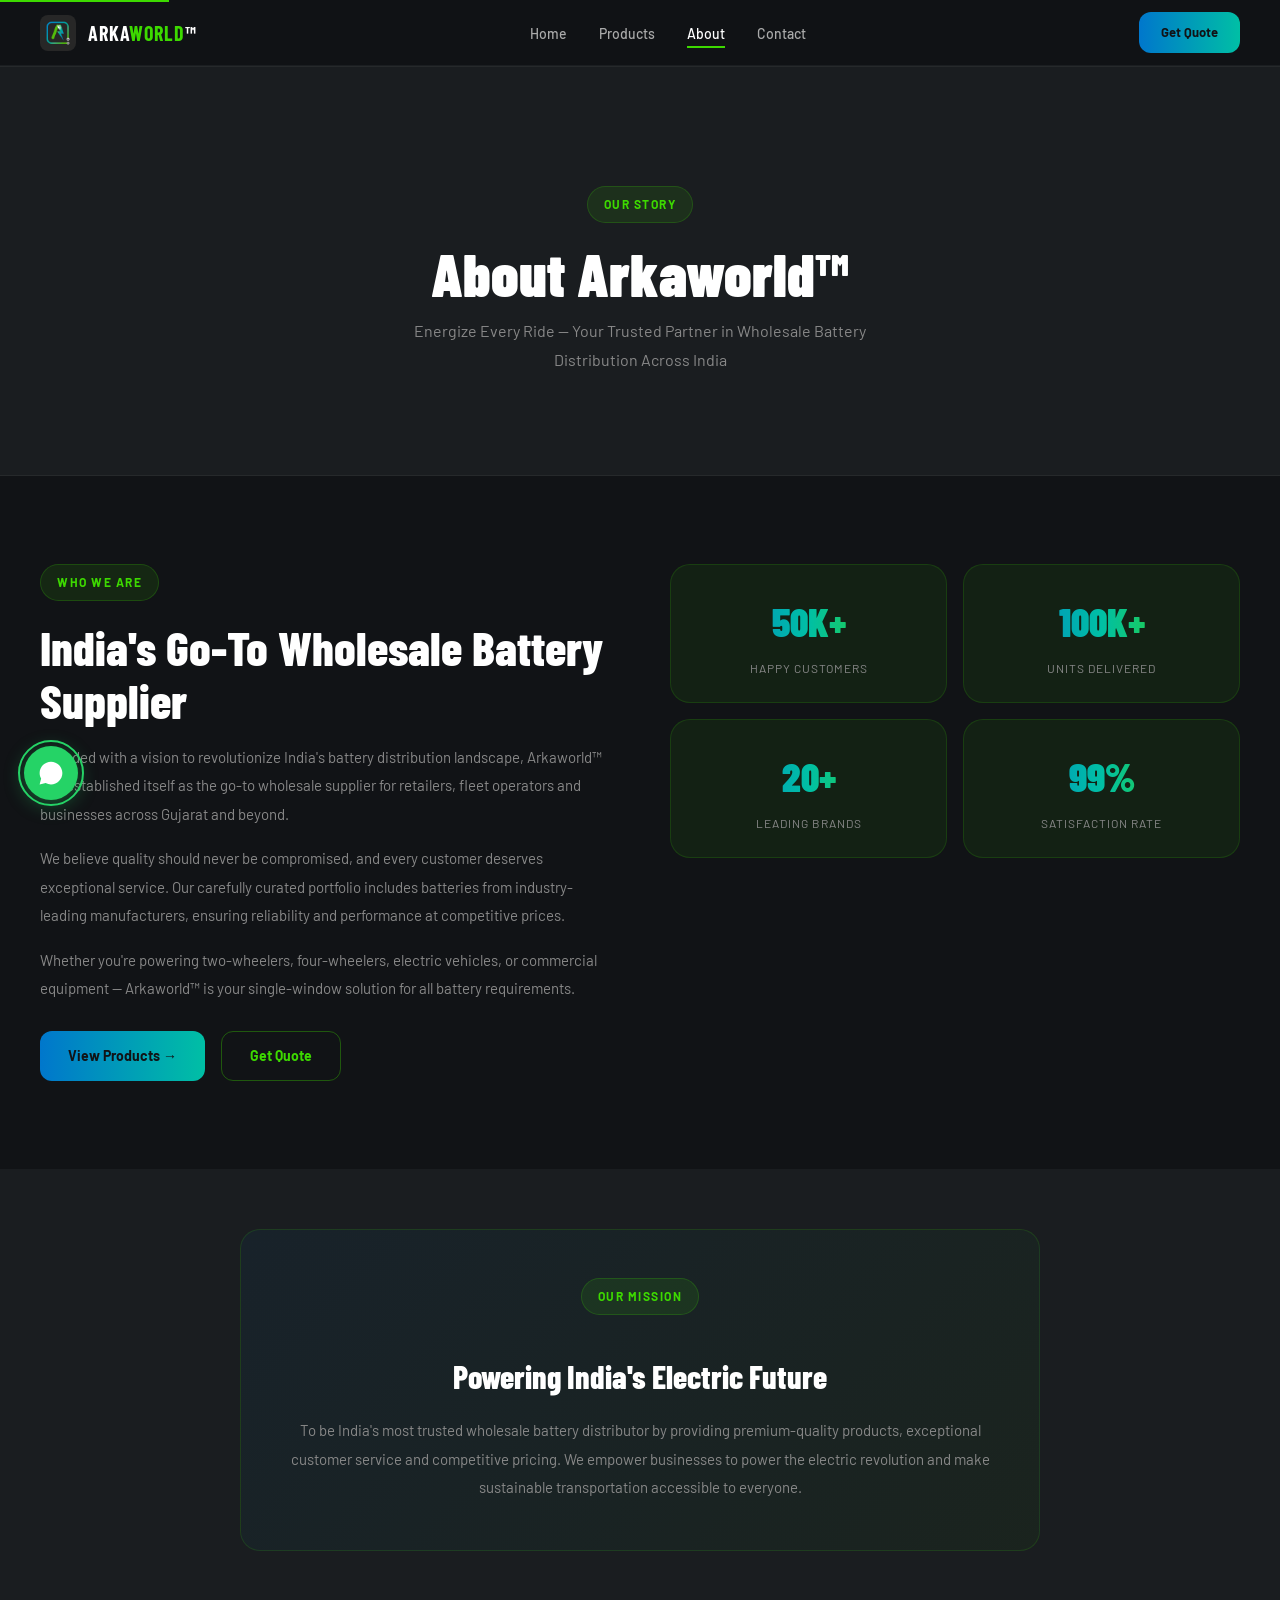
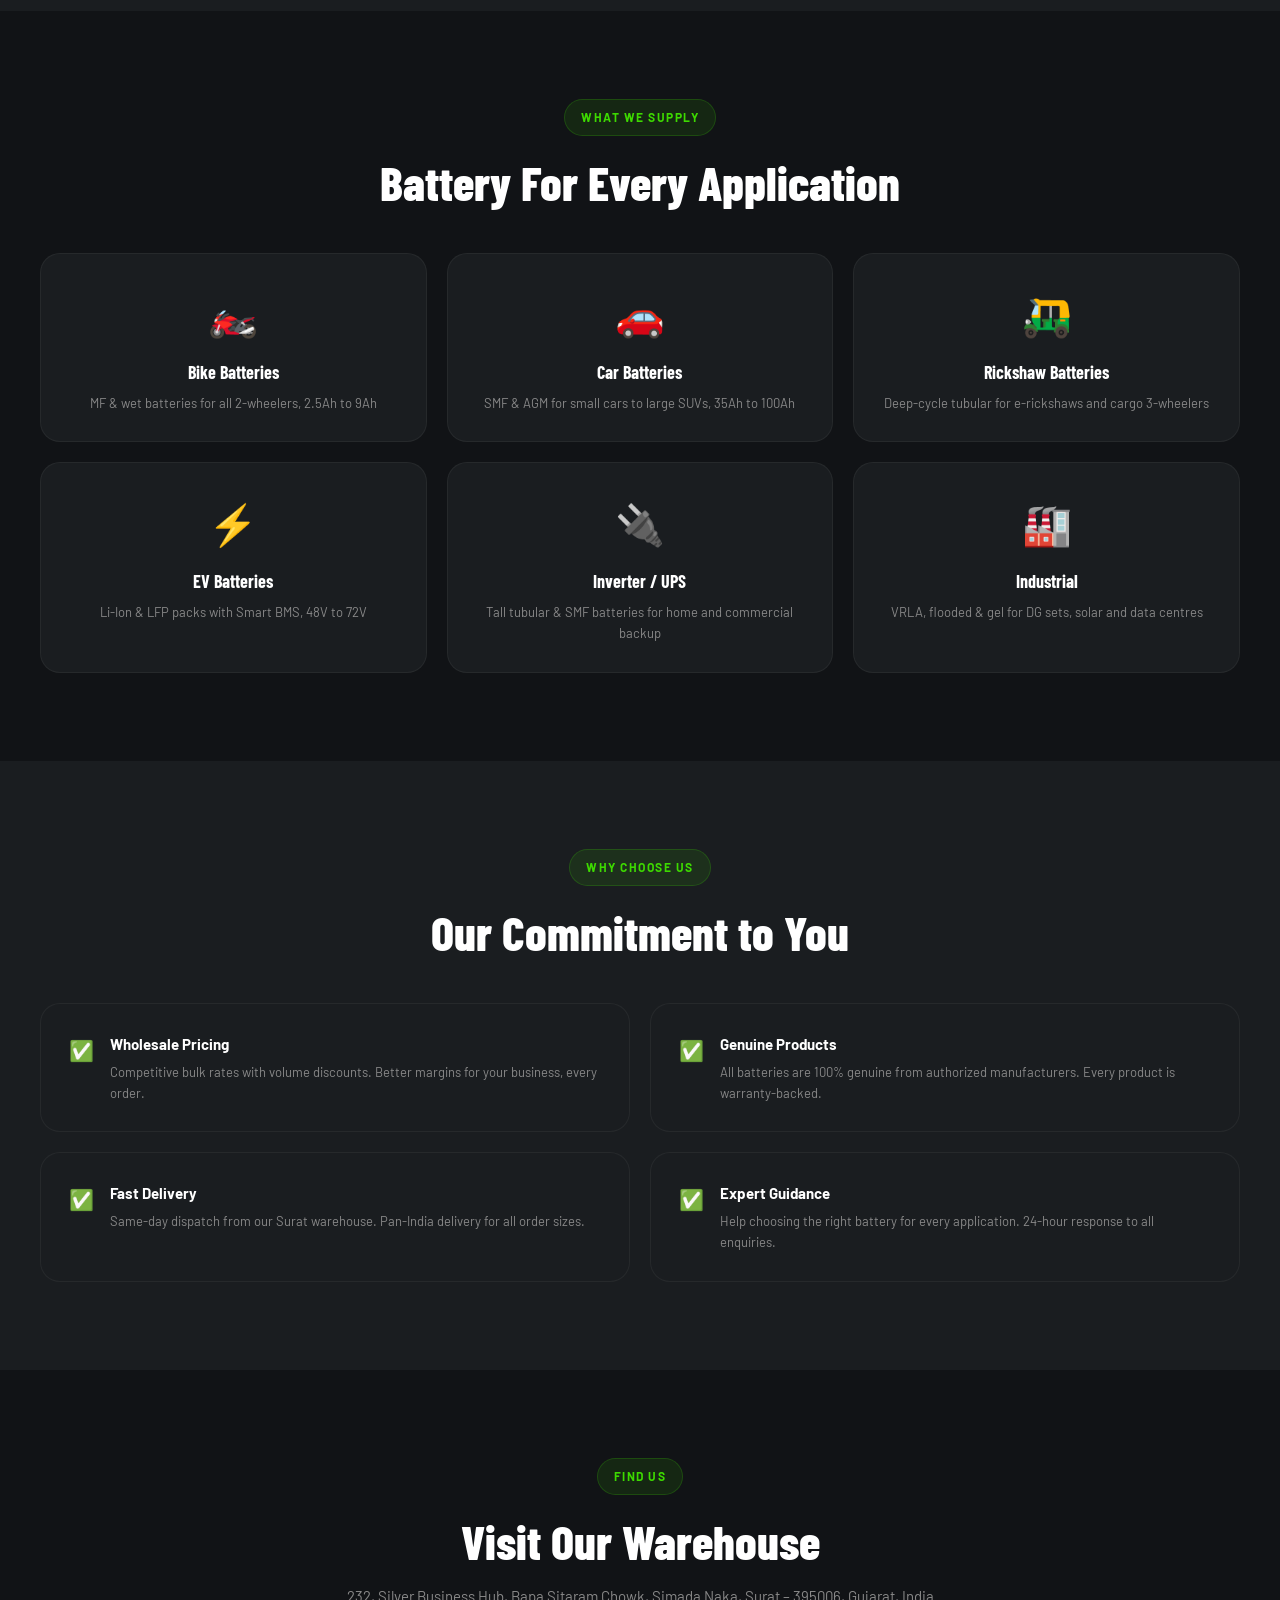
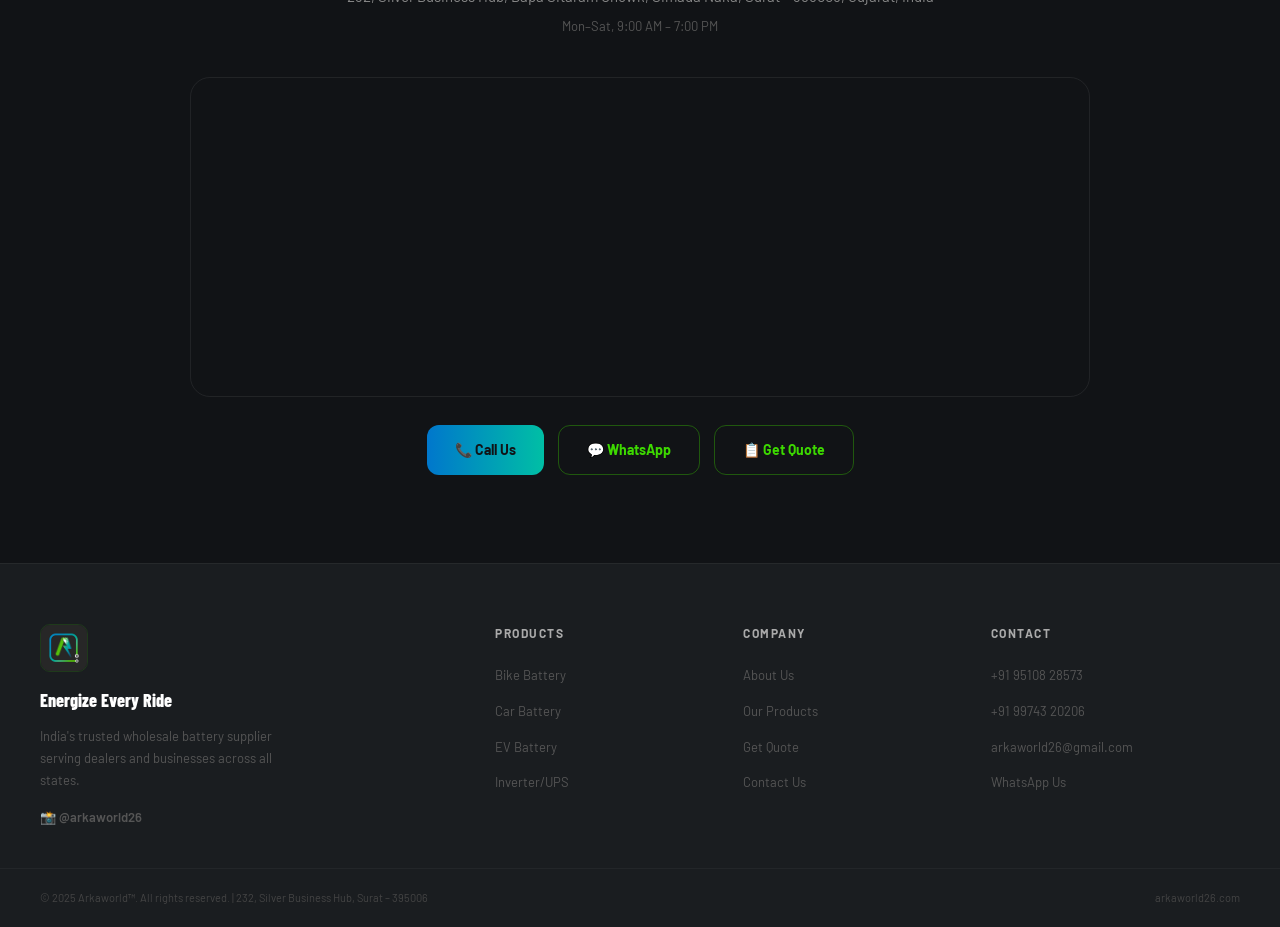
==== about.html @ b5099417 "Add files via upload" ====
<!DOCTYPE html>
<html lang="en">
<head>
  <meta charset="UTF-8">
  <meta name="viewport" content="width=device-width, initial-scale=1.0">
  <title>About Arkaworld™ | Wholesale Battery Supplier Surat</title>
  <meta name="description" content="Learn about Arkaworld — India's trusted wholesale battery supplier based in Surat, Gujarat. 20+ brands, 6+ categories, pan-India delivery.">
  <meta property="og:title" content="About Arkaworld™ | Wholesale Battery Supplier">
  <meta property="og:type" content="website">
  <meta name="theme-color" content="#111316">
  <link rel="preconnect" href="https://fonts.googleapis.com">
  <link rel="preconnect" href="https://fonts.gstatic.com" crossorigin>
  <link href="https://fonts.googleapis.com/css2?family=Barlow+Condensed:wght@400;600;700;800;900&family=Barlow:wght@300;400;500;600;700&display=swap" rel="stylesheet">
  <link rel="stylesheet" href="css/style.css">
</head>
<body>
<a href="#main" class="skip-link">Skip to main content</a>

<nav class="navbar" aria-label="Main navigation">
  <div class="navbar-inner">
    <a href="index.html" class="logo-box">
      <img src="img/arkalogo.jpeg" alt="Arkaworld Logo" class="logo">
      <span class="logo-text">Arka<span class="logo-o">world</span>™</span>
    </a>
    <ul class="nav-links">
      <li><a href="index.html" class="nav-link">Home</a></li>
      <li><a href="products.html" class="nav-link">Products</a></li>
      <li><a href="about.html" class="nav-link active">About</a></li>
      <li><a href="contact.html" class="nav-link">Contact</a></li>
    </ul>
    <a href="contact.html" class="get-quote-btn">Get Quote</a>
    <button class="hamburger" aria-label="Toggle mobile menu" aria-expanded="false"><span></span><span></span><span></span></button>
  </div>
  <div class="scroll-progress"></div>
</nav>

<div class="mobile-menu">
  <a href="index.html" class="mobile-menu-link">Home</a>
  <a href="products.html" class="mobile-menu-link">Products</a>
  <a href="about.html" class="mobile-menu-link">About</a>
  <a href="contact.html" class="mobile-menu-link">Contact</a>
  <a href="contact.html" class="mobile-menu-link mobile-quote">Get Wholesale Quote →</a>
</div>

<main id="main">

  <section class="page-hero">
    <span class="section-pill">Our Story</span>
    <h1>About Arkaworld™</h1>
    <p>Energize Every Ride — Your Trusted Partner in Wholesale Battery Distribution Across India</p>
  </section>

  <!-- WHO WE ARE -->
  <section style="padding:88px 40px; background:var(--dark);">
    <div style="max-width:1280px;margin:0 auto;">
      <div class="two-column">
        <div class="reveal">
          <span class="section-pill">Who We Are</span>
          <h2 class="section-title">India's Go-To Wholesale Battery Supplier</h2>
          <p style="font-size:15px;line-height:1.9;color:var(--gray);margin-bottom:16px;">Founded with a vision to revolutionize India's battery distribution landscape, Arkaworld™ has established itself as the go-to wholesale supplier for retailers, fleet operators and businesses across Gujarat and beyond.</p>
          <p style="font-size:15px;line-height:1.9;color:var(--gray);margin-bottom:16px;">We believe quality should never be compromised, and every customer deserves exceptional service. Our carefully curated portfolio includes batteries from industry-leading manufacturers, ensuring reliability and performance at competitive prices.</p>
          <p style="font-size:15px;line-height:1.9;color:var(--gray);">Whether you're powering two-wheelers, four-wheelers, electric vehicles, or commercial equipment — Arkaworld™ is your single-window solution for all battery requirements.</p>
          <div style="display:flex;gap:16px;margin-top:28px;flex-wrap:wrap;">
            <a href="products.html" class="btn btn-primary">View Products →</a>
            <a href="contact.html" class="btn btn-outline">Get Quote</a>
          </div>
        </div>
        <div class="reveal" style="display:grid;grid-template-columns:1fr 1fr;gap:16px;">
          <div style="background:rgba(61,217,0,0.07);padding:24px;border-radius:var(--radius-lg);border:1px solid rgba(61,217,0,0.15);text-align:center;">
            <div style="font-family:'Barlow Condensed',sans-serif;font-size:40px;font-weight:900;background:var(--grad);-webkit-background-clip:text;-webkit-text-fill-color:transparent;background-clip:text;">50K+</div>
            <p style="font-size:12px;color:var(--gray);margin-top:6px;text-transform:uppercase;letter-spacing:1px;">Happy Customers</p>
          </div>
          <div style="background:rgba(61,217,0,0.07);padding:24px;border-radius:var(--radius-lg);border:1px solid rgba(61,217,0,0.15);text-align:center;">
            <div style="font-family:'Barlow Condensed',sans-serif;font-size:40px;font-weight:900;background:var(--grad);-webkit-background-clip:text;-webkit-text-fill-color:transparent;background-clip:text;">100K+</div>
            <p style="font-size:12px;color:var(--gray);margin-top:6px;text-transform:uppercase;letter-spacing:1px;">Units Delivered</p>
          </div>
          <div style="background:rgba(61,217,0,0.07);padding:24px;border-radius:var(--radius-lg);border:1px solid rgba(61,217,0,0.15);text-align:center;">
            <div style="font-family:'Barlow Condensed',sans-serif;font-size:40px;font-weight:900;background:var(--grad);-webkit-background-clip:text;-webkit-text-fill-color:transparent;background-clip:text;">20+</div>
            <p style="font-size:12px;color:var(--gray);margin-top:6px;text-transform:uppercase;letter-spacing:1px;">Leading Brands</p>
          </div>
          <div style="background:rgba(61,217,0,0.07);padding:24px;border-radius:var(--radius-lg);border:1px solid rgba(61,217,0,0.15);text-align:center;">
            <div style="font-family:'Barlow Condensed',sans-serif;font-size:40px;font-weight:900;background:var(--grad);-webkit-background-clip:text;-webkit-text-fill-color:transparent;background-clip:text;">99%</div>
            <p style="font-size:12px;color:var(--gray);margin-top:6px;text-transform:uppercase;letter-spacing:1px;">Satisfaction Rate</p>
          </div>
        </div>
      </div>
    </div>
  </section>

  <!-- MISSION -->
  <section style="padding:60px 40px;background:var(--dark2);">
    <div class="mission-card reveal">
      <span class="section-pill">Our Mission</span>
      <h2 style="font-family:'Barlow Condensed',sans-serif;font-size:32px;font-weight:800;margin:16px 0 14px;">Powering India's Electric Future</h2>
      <p style="font-size:15px;line-height:1.9;color:var(--gray);">To be India's most trusted wholesale battery distributor by providing premium-quality products, exceptional customer service and competitive pricing. We empower businesses to power the electric revolution and make sustainable transportation accessible to everyone.</p>
    </div>
  </section>

  <!-- WHAT WE SUPPLY -->
  <section style="padding:88px 40px;background:var(--dark);">
    <div style="max-width:1280px;margin:0 auto;">
      <div style="text-align:center;margin-bottom:8px;">
        <span class="section-pill">What We Supply</span>
        <h2 class="section-title">Battery For Every Application</h2>
      </div>
      <div class="supply-grid">
        <div class="supply-card reveal">
          <div class="supply-icon">🏍️</div>
          <h3>Bike Batteries</h3>
          <p>MF & wet batteries for all 2-wheelers, 2.5Ah to 9Ah</p>
        </div>
        <div class="supply-card reveal">
          <div class="supply-icon">🚗</div>
          <h3>Car Batteries</h3>
          <p>SMF & AGM for small cars to large SUVs, 35Ah to 100Ah</p>
        </div>
        <div class="supply-card reveal">
          <div class="supply-icon">🛺</div>
          <h3>Rickshaw Batteries</h3>
          <p>Deep-cycle tubular for e-rickshaws and cargo 3-wheelers</p>
        </div>
        <div class="supply-card reveal">
          <div class="supply-icon">⚡</div>
          <h3>EV Batteries</h3>
          <p>Li-Ion & LFP packs with Smart BMS, 48V to 72V</p>
        </div>
        <div class="supply-card reveal">
          <div class="supply-icon">🔌</div>
          <h3>Inverter / UPS</h3>
          <p>Tall tubular & SMF batteries for home and commercial backup</p>
        </div>
        <div class="supply-card reveal">
          <div class="supply-icon">🏭</div>
          <h3>Industrial</h3>
          <p>VRLA, flooded & gel for DG sets, solar and data centres</p>
        </div>
      </div>
    </div>
  </section>

  <!-- WHY CHOOSE US -->
  <section style="padding:88px 40px;background:var(--dark2);">
    <div style="max-width:1280px;margin:0 auto;">
      <div style="text-align:center;margin-bottom:8px;">
        <span class="section-pill">Why Choose Us</span>
        <h2 class="section-title">Our Commitment to You</h2>
      </div>
      <div class="feature-grid">
        <div class="feature-card reveal">
          <span class="feature-check">✅</span>
          <div><h3>Wholesale Pricing</h3><p>Competitive bulk rates with volume discounts. Better margins for your business, every order.</p></div>
        </div>
        <div class="feature-card reveal">
          <span class="feature-check">✅</span>
          <div><h3>Genuine Products</h3><p>All batteries are 100% genuine from authorized manufacturers. Every product is warranty-backed.</p></div>
        </div>
        <div class="feature-card reveal">
          <span class="feature-check">✅</span>
          <div><h3>Fast Delivery</h3><p>Same-day dispatch from our Surat warehouse. Pan-India delivery for all order sizes.</p></div>
        </div>
        <div class="feature-card reveal">
          <span class="feature-check">✅</span>
          <div><h3>Expert Guidance</h3><p>Help choosing the right battery for every application. 24-hour response to all enquiries.</p></div>
        </div>
      </div>
    </div>
  </section>

  <!-- LOCATION -->
  <section style="padding:88px 40px;background:var(--dark);">
    <div style="max-width:900px;margin:0 auto;">
      <div style="text-align:center;margin-bottom:40px;">
        <span class="section-pill">Find Us</span>
        <h2 class="section-title">Visit Our Warehouse</h2>
        <p style="color:var(--gray);font-size:15px;">232, Silver Business Hub, Bapa Sitaram Chowk, Simada Naka, Surat – 395006, Gujarat, India</p>
        <p style="color:#555;font-size:13px;margin-top:8px;">Mon–Sat, 9:00 AM – 7:00 PM</p>
      </div>
      <div class="maps-embed reveal">
        <iframe
          src="https://maps.google.com/maps?q=Silver+Business+Hub+Simada+Naka+Surat+Gujarat&output=embed"
          title="Arkaworld location — Silver Business Hub, Surat"
          loading="lazy"
          allowfullscreen></iframe>
      </div>
      <div style="display:flex;gap:14px;justify-content:center;margin-top:28px;flex-wrap:wrap;">
        <a href="tel:+919510828573" class="btn btn-primary">📞 Call Us</a>
        <a href="https://wa.me/919510828573" target="_blank" class="btn btn-outline">💬 WhatsApp</a>
        <a href="contact.html" class="btn btn-outline">📋 Get Quote</a>
      </div>
    </div>
  </section>

</main>

<!-- Footer -->
<footer class="footer">
  <div class="footer-grid">
    <div class="footer-col"><div class="footer-brand">
      <img src="img/arkalogo.jpeg" alt="Arkaworld Logo" class="footer-logo">
      <p class="footer-tagline">Energize Every Ride</p>
      <p class="footer-desc">India's trusted wholesale battery supplier serving dealers and businesses across all states.</p>
      <a href="https://www.instagram.com/arkaworld26" target="_blank" class="social-link" rel="noopener noreferrer">📸 @arkaworld26</a>
    </div></div>
    <div class="footer-col"><h4>Products</h4><ul>
      <li><a href="products.html">Bike Battery</a></li><li><a href="products.html">Car Battery</a></li>
      <li><a href="products.html">EV Battery</a></li><li><a href="products.html">Inverter/UPS</a></li>
    </ul></div>
    <div class="footer-col"><h4>Company</h4><ul>
      <li><a href="about.html">About Us</a></li><li><a href="products.html">Our Products</a></li>
      <li><a href="contact.html">Get Quote</a></li><li><a href="contact.html">Contact Us</a></li>
    </ul></div>
    <div class="footer-col"><h4>Contact</h4><ul>
      <li><a href="tel:+919510828573">+91 95108 28573</a></li>
      <li><a href="tel:+919974320206">+91 99743 20206</a></li>
      <li><a href="mailto:arkaworld26@gmail.com">arkaworld26@gmail.com</a></li>
      <li><a href="https://wa.me/919510828573" target="_blank">WhatsApp Us</a></li>
    </ul></div>
  </div>
  <div class="footer-bottom">
    <p>© 2025 Arkaworld™. All rights reserved. | 232, Silver Business Hub, Surat – 395006</p>
    <p>arkaworld26.com</p>
  </div>
</footer>

<a href="https://wa.me/919510828573?text=Hi%20Arkaworld!%20I%20want%20wholesale%20battery%20pricing." target="_blank" class="whatsapp-btn" aria-label="Chat on WhatsApp">
  <svg width="26" height="26" viewBox="0 0 32 32" fill="white" xmlns="http://www.w3.org/2000/svg"><path d="M16 2C8.268 2 2 8.268 2 16c0 2.47.677 4.783 1.854 6.763L2 30l7.47-1.824A13.94 13.94 0 0016 30c7.732 0 14-6.268 14-14S23.732 2 16 2zm6.3 19.363c-.344-.172-2.038-1.005-2.354-1.12-.316-.115-.547-.172-.777.172-.23.344-.89 1.12-1.09 1.35-.2.23-.402.258-.745.086-.344-.172-1.452-.535-2.766-1.707-1.022-.91-1.712-2.035-1.913-2.379-.2-.344-.021-.53.15-.701.154-.154.344-.402.516-.603.172-.2.23-.344.344-.574.115-.23.058-.43-.029-.603-.086-.172-.777-1.876-1.064-2.565-.28-.674-.565-.583-.777-.593l-.66-.011a1.27 1.27 0 00-.919.43c-.316.344-1.206 1.178-1.206 2.873s1.234 3.334 1.406 3.563c.172.23 2.43 3.71 5.89 5.203.823.355 1.466.567 1.967.726.826.263 1.578.226 2.172.137.663-.1 2.038-.833 2.325-1.636.287-.803.287-1.492.2-1.636-.086-.143-.315-.23-.66-.402z"/></svg>
  <span class="whatsapp-tooltip">Chat on WhatsApp</span>
</a>
<div class="mobile-action-bar"><div class="action-buttons">
  <a href="tel:+919510828573" class="action-btn"><span class="action-btn-icon">📞</span><span class="action-text">Call</span></a>
  <a href="https://wa.me/919510828573" target="_blank" class="action-btn"><span class="action-btn-icon">💬</span><span class="action-text">WhatsApp</span></a>
  <a href="contact.html" class="action-btn"><span class="action-btn-icon">📋</span><span class="action-text">Quote</span></a>
</div></div>
<button class="scroll-top" aria-label="Back to top">↑</button>
<script src="js/main.js"></script>
</body>
</html>
---- css/style.css ----
/* =============================================
   ARKAWORLD COMPLETE STYLESHEET — FIXED v2
   ============================================= */

:root {
  --green: #3DD900; --blue: #0077CC; --teal: #00BFA5;
  --dark: #111316; --dark2: #1a1d20; --dark3: #22262b; --dark4: #2c3038;
  --white: #ffffff; --gray: #888888;
  --grad: linear-gradient(90deg, #0077CC, #00BFA5, #3DD900);
  --radius: 12px; --radius-lg: 20px;
  --bar-h: 0px; /* FIX: no announcement bar in HTML, so 0 by default */
  --nav-h: 66px;
}

* { margin: 0; padding: 0; box-sizing: border-box; }
html { scroll-behavior: smooth; }
body { font-family: 'Barlow', sans-serif; background: var(--dark); color: var(--white); line-height: 1.6; overflow-x: hidden; }

@keyframes fadeUp { from { opacity: 0; transform: translateY(34px); } to { opacity: 1; transform: translateY(0); } }
@keyframes gradShift { 0% { background-position: 0% center; } 50% { background-position: 100% center; } 100% { background-position: 0% center; } }
@keyframes float { 0%, 100% { transform: translateY(0px); } 50% { transform: translateY(-13px); } }
@keyframes glowPulse { 0%, 100% { box-shadow: 0 0 20px rgba(61,217,0,0.3); } 50% { box-shadow: 0 0 40px rgba(61,217,0,0.6); } }
@keyframes rotateRing { from { transform: rotate(0deg); } to { transform: rotate(360deg); } }
@keyframes dotBlink { 0%, 100% { opacity: 1; } 50% { opacity: 0.2; } }
@keyframes scanline { 0% { top: -5%; } 100% { top: 105%; } }
@keyframes marqueeScroll { 0% { transform: translateX(0); } 100% { transform: translateX(-50%); } }
@keyframes shimmer { 0% { left: -120%; } 100% { left: 200%; } }
@keyframes waPulse { 0% { transform: scale(1); opacity: 0.7; } 50% { transform: scale(2.4); opacity: 0; } 100% { transform: scale(1); opacity: 0; } }
@keyframes batteryPulse { 0%, 100% { opacity: 0.85; } 50% { opacity: 1; } }

/* Global */
.skip-link { position: absolute; top: -40px; left: 0; background: var(--green); color: var(--dark); padding: 8px 12px; z-index: 10000; font-weight: 600; }
.skip-link:focus { top: 0; }

/* Announcement Bar — only shown when HTML is present */
.announcement-bar { position: fixed; top: 0; left: 0; right: 0; height: 46px; background: var(--grad); background-size: 200% auto; color: var(--white); display: flex; align-items: center; justify-content: center; gap: 20px; padding: 0 20px; z-index: 1002; animation: gradShift 3s ease infinite; font-size: 13px; font-weight: 500; }
.announcement-bar p { flex: 1; margin: 0; text-align: center; }
.announcement-bar a { color: var(--white); text-decoration: underline; font-weight: 700; }
.announcement-close { background: rgba(0,0,0,0.25); border: none; color: var(--white); font-size: 20px; cursor: pointer; padding: 0; width: 32px; height: 32px; border-radius: 50%; display: flex; align-items: center; justify-content: center; flex-shrink: 0; transition: background 0.2s; }
.announcement-close:hover { background: rgba(0,0,0,0.45); }
.announcement-bar.hidden { display: none; }

/* Navbar */
.navbar { position: fixed; top: var(--bar-h); left: 0; right: 0; height: var(--nav-h); background: rgba(17,19,22,0.88); backdrop-filter: blur(16px); z-index: 1001; border-bottom: 1px solid rgba(255,255,255,0.05); transition: top 0.3s ease, background 0.3s; }
.navbar.scrolled { background: rgba(17,19,22,0.97); border-bottom-color: rgba(61,217,0,0.12); }
.navbar-inner { max-width: 1280px; margin: 0 auto; height: 100%; padding: 0 40px; display: flex; align-items: center; justify-content: space-between; gap: 40px; }
.logo-box { display: flex; align-items: center; gap: 12px; text-decoration: none; color: var(--white); font-weight: 700; font-size: 16px; flex-shrink: 0; }
.logo { width: 36px; height: 36px; border-radius: 8px; object-fit: contain; display: block; }
.logo-text { font-family: 'Barlow Condensed', sans-serif; font-weight: 700; font-size: 20px; letter-spacing: 1px; text-transform: uppercase; }
.logo-o { color: var(--green); }
.nav-links { display: flex; list-style: none; gap: 32px; }
.nav-link { text-decoration: none; color: #aaa; font-size: 14px; font-weight: 500; position: relative; transition: color 0.2s; }
.nav-link:after { content: ''; position: absolute; bottom: -6px; left: 0; right: 0; height: 2px; background: var(--green); transform: scaleX(0); transition: transform 0.3s; }
.nav-link:hover { color: var(--white); }
.nav-link:hover:after, .nav-link.active:after { transform: scaleX(1); }
.nav-link.active { color: var(--white); }
.get-quote-btn { background: var(--grad); background-size: 200% auto; animation: gradShift 3s linear infinite; color: var(--dark); padding: 10px 22px; border-radius: var(--radius); text-decoration: none; font-weight: 700; font-size: 13px; flex-shrink: 0; transition: transform 0.2s, box-shadow 0.2s; }
.get-quote-btn:hover { transform: translateY(-2px); box-shadow: 0 6px 20px rgba(61,217,0,0.35); }
.scroll-progress { position: absolute; bottom: 0; left: 0; height: 2px; background: var(--grad); width: 0%; transition: width 0.1s linear; }
.hamburger { display: none; flex-direction: column; background: none; border: none; cursor: pointer; gap: 5px; padding: 6px; }
.hamburger span { width: 22px; height: 2px; background: var(--white); border-radius: 2px; transition: all 0.3s; }
.hamburger.open span:nth-child(1) { transform: rotate(45deg) translate(5px, 5px); }
.hamburger.open span:nth-child(2) { opacity: 0; }
.hamburger.open span:nth-child(3) { transform: rotate(-45deg) translate(5px, -5px); }

/* Mobile Menu */
.mobile-menu { position: fixed; top: calc(var(--bar-h) + var(--nav-h)); left: 0; right: 0; background: var(--dark2); border-bottom: 1px solid rgba(255,255,255,0.05); max-height: 0; overflow: hidden; z-index: 1000; transition: max-height 0.3s ease; }
.mobile-menu.open { max-height: 400px; }
.mobile-menu-link { display: block; padding: 16px 24px; color: #aaa; text-decoration: none; border-bottom: 1px solid rgba(255,255,255,0.04); font-size: 15px; font-weight: 500; transition: color 0.2s, padding-left 0.2s; }
.mobile-menu-link:hover { color: var(--white); padding-left: 30px; }
.mobile-menu-link.mobile-quote { background: var(--grad); color: var(--dark); font-weight: 700; border: none; padding-left: 24px; }

/* Main content offset */
main { margin-top: calc(var(--bar-h) + var(--nav-h)); }
section { padding: 88px 40px; }
.section-pill { display: inline-block; background: rgba(61,217,0,0.1); color: var(--green); padding: 8px 16px; border-radius: 20px; font-size: 12px; font-weight: 700; text-transform: uppercase; letter-spacing: 1.5px; margin-bottom: 20px; border: 1px solid rgba(61,217,0,0.2); }
.section-title { font-family: 'Barlow Condensed', sans-serif; font-size: 48px; font-weight: 800; margin-bottom: 16px; line-height: 1.1; }
.section-sub { font-size: 15px; color: var(--gray); max-width: 560px; line-height: 1.8; margin-bottom: 48px; }
.reveal { opacity: 0; transform: translateY(28px); transition: opacity 0.7s ease, transform 0.7s ease; }
.reveal.visible { opacity: 1; transform: translateY(0); }

/* Hero */
.hero { position: relative; min-height: 100vh; display: flex; align-items: center; justify-content: center; padding: 40px; background: var(--dark); overflow: hidden; }
.hero-bg { position: absolute; inset: 0; z-index: 0; }
.hero-orb { position: absolute; border-radius: 50%; filter: blur(60px); opacity: 0.12; }
.orb-1 { width: 500px; height: 500px; background: var(--blue); top: -120px; left: -80px; }
.orb-2 { width: 350px; height: 350px; background: var(--green); bottom: 80px; right: 8%; }
.orb-3 { width: 300px; height: 300px; background: var(--teal); top: 40%; right: -40px; }
.grid-overlay { position: absolute; inset: 0; background-image: linear-gradient(rgba(255,255,255,0.02) 1px, transparent 1px), linear-gradient(90deg, rgba(255,255,255,0.02) 1px, transparent 1px); background-size: 56px 56px; }
.particles { position: absolute; inset: 0; pointer-events: none; }
.particle { position: absolute; width: 2px; height: 2px; background: rgba(61,217,0,0.4); border-radius: 50%; animation: float 6s ease-in-out infinite; }
.hero-container { max-width: 1280px; margin: 0 auto; display: grid; grid-template-columns: 1fr 1fr; gap: 60px; align-items: center; position: relative; z-index: 1; width: 100%; }
.hero-content { max-width: 600px; }
.hero-badge { display: inline-flex; align-items: center; gap: 8px; background: rgba(61,217,0,0.08); border: 1px solid rgba(61,217,0,0.25); padding: 10px 16px; border-radius: 24px; color: var(--green); font-size: 12px; font-weight: 600; margin-bottom: 24px; letter-spacing: 0.5px; }
.badge-dot { width: 7px; height: 7px; background: var(--green); border-radius: 50%; animation: dotBlink 2s infinite; flex-shrink: 0; }
.hero-title { font-family: 'Barlow Condensed', sans-serif; font-size: 76px; font-weight: 900; line-height: 0.95; margin-bottom: 24px; letter-spacing: -1px; }
.grad-text { background: var(--grad); background-size: 200% auto; -webkit-background-clip: text; -webkit-text-fill-color: transparent; background-clip: text; animation: gradShift 4s linear infinite; }
.hero-subtitle { font-size: 15px; line-height: 1.8; color: var(--gray); margin-bottom: 32px; max-width: 480px; }
.hero-buttons { display: flex; gap: 16px; margin-bottom: 40px; flex-wrap: wrap; }
.trust-row { display: flex; align-items: center; gap: 16px; flex-wrap: wrap; font-size: 13px; color: #888; }
.trust-item strong { color: #ccc; }
.divider { width: 1px; height: 20px; background: rgba(255,255,255,0.1); }

/* Buttons */
.btn { display: inline-flex; align-items: center; justify-content: center; gap: 8px; padding: 13px 28px; border-radius: var(--radius); text-decoration: none; font-weight: 700; font-size: 14px; border: none; cursor: pointer; transition: all 0.3s; position: relative; overflow: hidden; }
.btn-primary { background: var(--grad); background-size: 200% auto; animation: gradShift 3s linear infinite; color: var(--dark); }
.btn-primary:hover { transform: translateY(-3px); box-shadow: 0 12px 32px rgba(61,217,0,0.3); }
.btn-outline { background: transparent; color: var(--green); border: 1.5px solid rgba(61,217,0,0.35); }
.btn-outline:hover { background: rgba(61,217,0,0.08); border-color: var(--green); transform: translateY(-2px); }

/* Marquee */
.marquee-section { padding: 20px 0; background: var(--dark3); border-top: 1px solid rgba(255,255,255,0.04); border-bottom: 1px solid rgba(255,255,255,0.04); overflow: hidden; }
.marquee-strip { overflow: hidden; }
.marquee-content { display: flex; gap: 48px; animation: marqueeScroll 28s linear infinite; white-space: nowrap; align-items: center; }
.brand-item { font-family: 'Barlow Condensed', sans-serif; font-size: 15px; font-weight: 700; letter-spacing: 2px; flex-shrink: 0; color: #444; text-transform: uppercase; }
.brand-dot { font-size: 8px; flex-shrink: 0; color: var(--green); }

/* Stats */
.stats-section { background: var(--dark2); padding: 64px 40px; }
.stats-container { max-width: 1280px; margin: 0 auto; display: grid; grid-template-columns: repeat(auto-fit, minmax(180px, 1fr)); gap: 32px; }
.stat-item { text-align: center; }
.stat-number { font-family: 'Barlow Condensed', sans-serif; font-size: 48px; font-weight: 900; background: var(--grad); background-size: 200% auto; -webkit-background-clip: text; -webkit-text-fill-color: transparent; background-clip: text; animation: gradShift 4s linear infinite; margin-bottom: 8px; display: block; line-height: 1; }
.stat-label { font-size: 12px; color: #555; font-weight: 500; text-transform: uppercase; letter-spacing: 1px; display: block; margin-top: 4px; }

/* Products Section (homepage) */
.products-section { background: var(--dark); }
.page-content { max-width: 1280px; margin: 0 auto; }
.filter-pills { display: flex; gap: 10px; margin-bottom: 40px; flex-wrap: wrap; overflow-x: auto; padding-bottom: 4px; scrollbar-width: none; }
.filter-pills::-webkit-scrollbar { display: none; }
.filter-pill { background: var(--dark2); color: #999; border: 1px solid rgba(255,255,255,0.07); padding: 9px 18px; border-radius: 100px; font-size: 13px; font-weight: 500; cursor: pointer; transition: all 0.3s; flex-shrink: 0; white-space: nowrap; min-height: 40px; }
.filter-pill:hover, .filter-pill.active { background: rgba(61,217,0,0.1); border-color: rgba(61,217,0,0.35); color: var(--white); }
.products-grid { display: grid; grid-template-columns: repeat(auto-fill, minmax(280px, 1fr)); gap: 24px; margin-bottom: 48px; }

/* Product Card with image */
.product-card { background: var(--dark2); border: 1px solid rgba(255,255,255,0.06); border-radius: var(--radius-lg); overflow: hidden; transition: all 0.35s; }
.product-card:hover { border-color: rgba(61,217,0,0.3); transform: translateY(-6px); box-shadow: 0 20px 48px rgba(0,0,0,0.4), 0 0 30px rgba(61,217,0,0.08); }
.product-card-img { width: 100%; height: 200px; object-fit: cover; display: block; background: var(--dark3); transition: transform 0.4s ease; }
.product-card:hover .product-card-img { transform: scale(1.04); }
.product-card-img-wrap { overflow: hidden; position: relative; }
.product-card-img-wrap::after { content: ''; position: absolute; inset: 0; background: linear-gradient(to bottom, transparent 50%, rgba(17,19,22,0.5)); }
.product-card-body { padding: 22px 22px 18px; }
.product-icon { font-size: 36px; margin-bottom: 12px; }
.product-title { font-family: 'Barlow Condensed', sans-serif; font-size: 20px; font-weight: 700; margin-bottom: 10px; }
.product-desc { font-size: 13px; color: var(--gray); margin-bottom: 16px; line-height: 1.65; }
.product-specs { display: flex; flex-wrap: wrap; gap: 7px; margin-bottom: 18px; }
.spec-tag { background: rgba(61,217,0,0.08); color: #77c840; padding: 4px 10px; border-radius: 6px; font-size: 11px; font-weight: 600; border: 1px solid rgba(61,217,0,0.14); }
.cta-link { display: flex; justify-content: flex-end; }
.link-arrow { color: var(--green); text-decoration: none; font-weight: 700; font-size: 13px; display: inline-flex; align-items: center; gap: 6px; transition: gap 0.2s; }
.link-arrow:hover { gap: 10px; }

/* Why Section */
.why-section { background: var(--dark2); }
.why-grid { max-width: 1280px; margin: 0 auto; display: grid; grid-template-columns: 1fr 1fr; gap: 80px; align-items: center; }
.why-title { font-family: 'Barlow Condensed', sans-serif; font-size: 44px; font-weight: 800; margin-bottom: 12px; }
.why-subtitle { font-size: 15px; color: var(--gray); margin-bottom: 40px; line-height: 1.7; }
.why-reasons { display: flex; flex-direction: column; gap: 24px; }
.reason-item { display: flex; gap: 20px; padding: 18px; background: rgba(255,255,255,0.02); border: 1px solid rgba(255,255,255,0.05); border-radius: var(--radius); transition: border-color 0.3s; }
.reason-item:hover { border-color: rgba(61,217,0,0.2); }
.reason-number { font-family: 'Barlow Condensed', sans-serif; font-size: 28px; font-weight: 900; background: var(--grad); background-size: 200% auto; -webkit-background-clip: text; -webkit-text-fill-color: transparent; background-clip: text; animation: gradShift 4s linear infinite; flex-shrink: 0; line-height: 1; min-width: 36px; }
.reason-body h3 { font-size: 16px; font-weight: 700; margin-bottom: 6px; font-family: 'Barlow Condensed', sans-serif; }
.reason-body p { font-size: 13px; color: var(--gray); line-height: 1.65; }
.why-visual { position: relative; height: 420px; display: flex; align-items: center; justify-content: center; }
.why-product-img { display: none; }
.why-anim-wrap { position: relative; width: 420px; height: 420px; display: flex; align-items: center; justify-content: center; }
.why-ring-outer { position: absolute; inset: 0; display: flex; align-items: center; justify-content: center; pointer-events: none; }
.why-ring { position: absolute; border: 1px dashed rgba(61,217,0,0.12); border-radius: 50%; top: 50%; left: 50%; transform: translate(-50%, -50%); }
.why-ring-1 { width: 400px; height: 400px; border: 1px dashed rgba(61,217,0,0.15); animation: hvSpin 22s linear infinite; }
.why-ring-2 { width: 300px; height: 300px; border: 1px dashed rgba(0,119,204,0.12); animation: hvSpin 14s linear reverse infinite; }
.why-center-card { position: relative; z-index: 3; width: 180px; height: 240px; background: linear-gradient(145deg, #1e2228, #13161a); border: 1.5px solid rgba(61,217,0,0.25); border-radius: 20px; display: flex; flex-direction: column; align-items: center; justify-content: center; gap: 6px; box-shadow: 0 0 40px rgba(61,217,0,0.06); animation: hvFloat 4s ease-in-out infinite; }
.why-center-num { font-family: 'Barlow Condensed', sans-serif; font-size: 60px; font-weight: 900; line-height: 1; background: linear-gradient(90deg, #0077CC, #00BFA5, #3DD900); background-size: 200% auto; -webkit-background-clip: text; -webkit-text-fill-color: transparent; background-clip: text; animation: gradShift 3s linear infinite; }
.why-center-label { font-size: 11px; font-weight: 700; color: rgba(61,217,0,0.6); letter-spacing: 2px; text-transform: uppercase; font-family: 'Barlow', sans-serif; text-align: center; line-height: 1.3; }
.why-ticker { position: absolute; bottom: -1px; left: -1px; right: -1px; height: 38px; background: rgba(61,217,0,0.05); border-top: 1px solid rgba(61,217,0,0.12); border-radius: 0 0 20px 20px; display: flex; align-items: center; justify-content: center; gap: 10px; }
.why-ticker-val { font-size: 10px; font-weight: 700; color: rgba(61,217,0,0.75); letter-spacing: 1px; font-family: 'Barlow Condensed', sans-serif; transition: opacity 0.2s; }
.why-ticker-sep { width: 1px; height: 12px; background: rgba(61,217,0,0.12); }
.why-orbit-badge { position: absolute; z-index: 4; background: rgba(17,19,22,0.95); border: 1px solid rgba(61,217,0,0.2); border-radius: 50px; padding: 8px 16px; display: flex; align-items: center; gap: 8px; white-space: nowrap; }
.why-orbit-icon { font-size: 18px; }
.why-orbit-text { font-size: 13px; font-weight: 700; color: #ccc; font-family: 'Barlow', sans-serif; }
.why-orb-top { top: 0px; left: 50%; transform: translateX(-50%); animation: hvBadgeFloat 4s ease-in-out infinite; }
.why-orb-right { right: 0px; top: 50%; transform: translateY(-50%); animation: hvBadgeFloat 5s ease-in-out 0.8s infinite; }
.why-orb-bottom { bottom: 0px; left: 50%; transform: translateX(-50%); animation: hvBadgeFloat 4.5s ease-in-out 0.4s infinite; }
.why-orb-left { left: 0px; top: 50%; transform: translateY(-50%); animation: hvBadgeFloat 5.5s ease-in-out 1.2s infinite; }
.why-pulse-ring { position: absolute; width: 210px; height: 270px; border-radius: 24px; border: 1px solid rgba(61,217,0,0.1); animation: hvGlowPulse 2.5s ease-in-out infinite; z-index: 2; }

/* Testimonials */
.testimonials-section { background: var(--dark); }
.testimonials-grid { display: grid; grid-template-columns: repeat(3, 1fr); gap: 28px; margin-top: 48px; }
.testimonial-card { background: var(--dark2); border: 1px solid rgba(255,255,255,0.06); border-radius: var(--radius-lg); padding: 28px; transition: all 0.3s; }
.testimonial-card:hover { border-color: rgba(61,217,0,0.25); box-shadow: 0 12px 40px rgba(61,217,0,0.1); transform: translateY(-4px); }
.testi-quote-mark { font-size: 48px; font-family: 'Barlow Condensed', sans-serif; font-weight: 900; color: rgba(61,217,0,0.15); line-height: 1; margin-bottom: -8px; }
.testi-content { font-size: 14px; line-height: 1.8; color: #bbb; margin-bottom: 20px; font-style: italic; }
.testi-footer { display: flex; align-items: center; gap: 12px; }
.testi-avatar-img { width: 44px; height: 44px; border-radius: 50%; object-fit: cover; background: var(--dark3); border: 2px solid rgba(61,217,0,0.2); flex-shrink: 0; }
.testi-info { flex: 1; }
.testi-name { font-weight: 600; font-size: 14px; margin-bottom: 2px; }
.testi-role { font-size: 12px; color: var(--gray); }
.testi-stars { color: var(--green); font-size: 12px; letter-spacing: 1px; margin-top: 2px; }

/* CTA */
.cta-section { background: var(--dark2); padding: 88px 40px; text-align: center; border-top: 1px solid rgba(61,217,0,0.07); border-bottom: 1px solid rgba(61,217,0,0.07); }
.cta-card { max-width: 700px; margin: 0 auto; }
.cta-card h2 { font-family: 'Barlow Condensed', sans-serif; font-size: 48px; font-weight: 900; margin-bottom: 14px; }
.cta-card p { font-size: 15px; color: var(--gray); margin-bottom: 36px; }
.cta-buttons { display: flex; gap: 16px; justify-content: center; flex-wrap: wrap; }

/* Page Hero */
.page-hero { text-align: center; background: var(--dark2); padding: 120px 40px 72px; border-bottom: 1px solid rgba(255,255,255,0.05); position: relative; overflow: hidden; }
.page-hero h1 { font-family: 'Barlow Condensed', sans-serif; font-size: 60px; font-weight: 900; margin-bottom: 14px; line-height: 1; }
.page-hero p { font-size: 16px; color: var(--gray); max-width: 480px; margin: 0 auto 28px; line-height: 1.8; }

/* Search & Filter */
.search-section { padding: 36px 40px; background: var(--dark2); border-bottom: 1px solid rgba(255,255,255,0.05); }
.search-container { max-width: 1280px; margin: 0 auto; }
.search-box { position: relative; display: flex; align-items: center; max-width: 560px; margin: 0 auto; }
.search-input { width: 100%; background: var(--dark3); border: 1px solid rgba(255,255,255,0.1); color: var(--white); padding: 14px 20px 14px 48px; border-radius: var(--radius); font-size: 14px; font-family: 'Barlow', sans-serif; transition: border-color 0.25s; }
.search-input:focus { outline: none; border-color: rgba(61,217,0,0.4); box-shadow: 0 0 0 3px rgba(61,217,0,0.06); }
.search-icon { position: absolute; left: 16px; pointer-events: none; color: #555; font-size: 16px; }
.filter-section { padding: 24px 40px; background: var(--dark); border-bottom: 1px solid rgba(255,255,255,0.04); }
.filter-container { max-width: 1280px; margin: 0 auto; display: flex; gap: 10px; flex-wrap: wrap; margin-bottom: 12px; }
.filter-btn { background: var(--dark2); color: #888; border: 1px solid rgba(255,255,255,0.07); padding: 9px 18px; border-radius: 100px; font-size: 13px; font-weight: 500; cursor: pointer; transition: all 0.3s; min-height: 40px; }
.filter-btn:hover, .filter-btn.active { background: rgba(61,217,0,0.1); border-color: rgba(61,217,0,0.35); color: var(--white); }
.result-count { max-width: 1280px; margin: 0 auto; font-size: 13px; color: #555; letter-spacing: 0.5px; }

/* Products Listing Page */
.products-listing { max-width: 1280px; margin: 0 auto; padding: 60px 40px; }
.category-block { margin-bottom: 80px; }
.category-header { display: flex; align-items: center; gap: 16px; margin-bottom: 32px; padding-bottom: 20px; border-bottom: 1px solid rgba(255,255,255,0.06); }
.category-emoji { font-size: 36px; }
.category-header h2 { font-family: 'Barlow Condensed', sans-serif; font-size: 30px; font-weight: 800; margin: 0; }
.category-subtitle { font-size: 13px; color: var(--gray); margin-top: 2px; }
.product-list { display: grid; grid-template-columns: repeat(auto-fill, minmax(300px, 1fr)); gap: 20px; }

/* Product Item Card (products page) with image */
.product-item { background: var(--dark2); border: 1px solid rgba(255,255,255,0.06); border-radius: var(--radius-lg); overflow: hidden; transition: all 0.3s; }
.product-item:hover { border-color: rgba(61,217,0,0.28); transform: translateY(-4px); box-shadow: 0 14px 36px rgba(0,0,0,0.35), 0 0 24px rgba(61,217,0,0.07); }
.product-item-img { width: 100%; height: 180px; object-fit: cover; display: block; background: var(--dark3); transition: transform 0.4s; }
.product-item:hover .product-item-img { transform: scale(1.05); }
.product-item-img-wrap { overflow: hidden; }
.product-item-body { padding: 20px; }
.product-header { display: flex; justify-content: space-between; align-items: center; margin-bottom: 12px; }
.product-badge { background: rgba(61,217,0,0.1); color: var(--green); padding: 4px 10px; border-radius: 6px; font-size: 10px; font-weight: 700; text-transform: uppercase; letter-spacing: 0.5px; border: 1px solid rgba(61,217,0,0.18); }
.product-brand { font-size: 11px; color: #555; font-weight: 600; letter-spacing: 0.5px; }
.product-name { font-family: 'Barlow Condensed', sans-serif; font-size: 18px; font-weight: 700; margin-bottom: 6px; }
.product-spec { font-size: 12px; color: var(--green); font-weight: 600; margin-bottom: 10px; }
.product-desc { font-size: 13px; color: var(--gray); margin-bottom: 16px; line-height: 1.6; }
.product-footer { display: flex; justify-content: space-between; align-items: center; padding-top: 14px; border-top: 1px solid rgba(255,255,255,0.05); }
.product-price { font-size: 11px; color: #444; text-transform: uppercase; letter-spacing: 0.5px; }
.product-btn { background: rgba(61,217,0,0.1); color: var(--green); border: 1px solid rgba(61,217,0,0.2); padding: 8px 16px; border-radius: 8px; font-size: 12px; font-weight: 700; cursor: pointer; text-decoration: none; display: inline-block; transition: all 0.25s; }
.product-btn:hover { background: rgba(61,217,0,0.2); border-color: var(--green); }

/* Bulk & Brands */
.bulk-order-section { padding: 60px 40px; background: var(--dark3); border-top: 1px solid rgba(255,255,255,0.04); }
.bulk-box { max-width: 860px; margin: 0 auto; display: flex; align-items: center; justify-content: space-between; gap: 32px; background: linear-gradient(135deg, rgba(0,119,204,0.08), rgba(61,217,0,0.05)); border: 1px solid rgba(61,217,0,0.18); border-radius: var(--radius-lg); padding: 40px 48px; flex-wrap: wrap; }
.bulk-box h2 { font-family: 'Barlow Condensed', sans-serif; font-size: 30px; font-weight: 800; margin-bottom: 10px; }
.bulk-box p { font-size: 14px; color: var(--gray); max-width: 400px; line-height: 1.7; }
.bulk-box-btns { display: flex; gap: 12px; flex-wrap: wrap; flex-shrink: 0; }
.brands-section { padding: 80px 40px; background: var(--dark); }
.brands-grid { display: grid; grid-template-columns: repeat(auto-fit, minmax(220px, 1fr)); gap: 20px; margin-top: 44px; }
.brand-card { background: var(--dark2); border: 1px solid rgba(255,255,255,0.05); border-radius: var(--radius-lg); padding: 28px; text-align: center; transition: all 0.3s; }
.brand-card:hover { border-color: rgba(61,217,0,0.22); transform: translateY(-4px); box-shadow: 0 10px 32px rgba(0,0,0,0.3); }
.brand-card h3 { font-family: 'Barlow Condensed', sans-serif; font-size: 22px; font-weight: 900; margin-bottom: 8px; letter-spacing: 2px; color: #ccc; }
.brand-card p { font-size: 12px; color: #555; line-height: 1.6; }

/* About Page */
.two-column { display: grid; grid-template-columns: 1fr 1fr; gap: 60px; align-items: start; }
.mission-card { max-width: 800px; margin: 0 auto; text-align: center; background: linear-gradient(135deg, rgba(0,119,204,0.06), rgba(61,217,0,0.04)); border: 1px solid rgba(61,217,0,0.14); border-radius: var(--radius-lg); padding: 48px; }
.supply-grid { display: grid; grid-template-columns: repeat(3, 1fr); gap: 20px; margin-top: 44px; }
.supply-card { background: var(--dark2); border: 1px solid rgba(255,255,255,0.05); border-radius: var(--radius-lg); padding: 28px; text-align: center; transition: all 0.3s; }
.supply-card:hover { border-color: rgba(61,217,0,0.2); transform: translateY(-4px); }
.supply-icon { font-size: 40px; margin-bottom: 12px; }
.supply-card h3 { font-family: 'Barlow Condensed', sans-serif; font-size: 18px; font-weight: 700; margin-bottom: 6px; }
.supply-card p { font-size: 13px; color: var(--gray); }
.feature-grid { display: grid; grid-template-columns: repeat(2, 1fr); gap: 20px; margin-top: 44px; }
.feature-card { background: var(--dark2); border: 1px solid rgba(255,255,255,0.05); border-radius: var(--radius-lg); padding: 28px; display: flex; gap: 16px; transition: border-color 0.3s; }
.feature-card:hover { border-color: rgba(61,217,0,0.2); }
.feature-check { color: var(--green); font-size: 20px; flex-shrink: 0; margin-top: 2px; }
.feature-card h3 { font-size: 15px; font-weight: 700; margin-bottom: 6px; }
.feature-card p { font-size: 13px; color: var(--gray); line-height: 1.6; }

/* Forms & Contact */
.contact-form { background: var(--dark2); border: 1px solid rgba(255,255,255,0.06); border-radius: var(--radius-lg); padding: 36px; }
.form-group { margin-bottom: 20px; }
.form-group label { display: block; font-weight: 600; margin-bottom: 7px; font-size: 12px; color: #888; text-transform: uppercase; letter-spacing: 0.5px; }
.form-group input, .form-group select, .form-group textarea { width: 100%; background: var(--dark3); border: 1px solid rgba(255,255,255,0.08); color: var(--white); padding: 12px 14px; border-radius: var(--radius); font-size: 14px; font-family: 'Barlow', sans-serif; transition: border-color 0.25s, box-shadow 0.25s; }
.form-group input:focus, .form-group select:focus, .form-group textarea:focus { outline: none; border-color: rgba(61,217,0,0.4); box-shadow: 0 0 0 3px rgba(61,217,0,0.06); }
.form-group select option { background: var(--dark3); }
.form-group textarea { min-height: 110px; resize: vertical; }
.form-error { color: #ff6b6b; font-size: 12px; margin-top: 5px; display: none; }
.form-group.error input, .form-group.error select, .form-group.error textarea { border-color: #ff6b6b; }
.form-group.error .form-error { display: block; }
.form-submit { width: 100%; background: var(--grad); background-size: 200% auto; animation: gradShift 3s linear infinite; color: var(--dark); padding: 14px; border: none; border-radius: var(--radius); font-weight: 700; font-size: 14px; cursor: pointer; transition: transform 0.2s, box-shadow 0.2s; letter-spacing: 0.3px; }
.form-submit:hover { transform: translateY(-3px); box-shadow: 0 12px 32px rgba(61,217,0,0.3); }
.form-success { background: rgba(61,217,0,0.12); border: 1px solid rgba(61,217,0,0.3); color: var(--green); padding: 18px; border-radius: var(--radius); margin-bottom: 20px; display: none; font-weight: 600; }
.form-success.show { display: block; }
.contact-details { background: var(--dark2); border: 1px solid rgba(255,255,255,0.06); border-radius: var(--radius-lg); padding: 36px; height: fit-content; }
.contact-details h3 { font-family: 'Barlow Condensed', sans-serif; font-size: 24px; font-weight: 800; margin-bottom: 28px; }
.contact-item { margin-bottom: 22px; display: flex; align-items: flex-start; gap: 14px; }
.contact-item-icon { font-size: 18px; flex-shrink: 0; margin-top: 2px; }
.contact-item a { color: var(--green); text-decoration: none; font-weight: 600; font-size: 14px; }
.contact-item a:hover { opacity: 0.8; }
.contact-label { font-size: 11px; color: #555; text-transform: uppercase; font-weight: 700; letter-spacing: 1px; margin-bottom: 3px; }
.contact-val { font-size: 14px; color: #bbb; }
.maps-embed { width: 100%; height: 320px; border-radius: var(--radius-lg); border: 1px solid rgba(255,255,255,0.07); overflow: hidden; margin-top: 8px; }
.maps-embed iframe { width: 100%; height: 100%; border: none; }

/* Floating Elements */
.whatsapp-btn { position: fixed; bottom: 100px; left: 24px; width: 54px; height: 54px; background: #25D366; border-radius: 50%; display: flex; align-items: center; justify-content: center; text-decoration: none; z-index: 999; box-shadow: 0 4px 20px rgba(37,211,102,0.4); transition: transform 0.25s, box-shadow 0.25s; }
.whatsapp-btn::before { content: ''; position: absolute; inset: -6px; border: 2px solid #25D366; border-radius: 50%; animation: waPulse 2.4s ease-out infinite; }
.whatsapp-btn:hover { transform: scale(1.1); box-shadow: 0 6px 28px rgba(37,211,102,0.55); }
.whatsapp-tooltip { position: absolute; left: 66px; top: 50%; transform: translateY(-50%); background: var(--dark2); border: 1px solid rgba(255,255,255,0.08); border-radius: 8px; padding: 7px 12px; font-size: 12px; font-weight: 600; color: #ddd; white-space: nowrap; opacity: 0; pointer-events: none; transition: opacity 0.2s; }
.whatsapp-btn:hover .whatsapp-tooltip { opacity: 1; }

/* Mobile Action Bar */
.mobile-action-bar { position: fixed; bottom: 0; left: 0; right: 0; background: rgba(17,19,22,0.96); backdrop-filter: blur(16px); display: none; height: 58px; border-top: 1px solid rgba(61,217,0,0.1); z-index: 998; }
.action-buttons { display: flex; height: 100%; }
.action-btn { flex: 1; display: flex; flex-direction: column; align-items: center; justify-content: center; gap: 3px; text-decoration: none; color: #888; font-size: 10px; font-weight: 600; border-right: 1px solid rgba(255,255,255,0.04); transition: color 0.2s, background 0.2s; }
.action-btn:last-child { border-right: none; }
.action-btn:hover { color: var(--white); background: rgba(61,217,0,0.06); }
.action-btn-icon { font-size: 18px; }
.action-text { font-size: 10px; }

/* Scroll Top */
.scroll-top { position: fixed; bottom: 24px; right: 24px; width: 44px; height: 44px; background: var(--grad); background-size: 200% auto; animation: gradShift 3s linear infinite; color: var(--dark); border: none; border-radius: 10px; font-size: 18px; cursor: pointer; display: none; align-items: center; justify-content: center; z-index: 997; box-shadow: 0 4px 18px rgba(61,217,0,0.3); transition: transform 0.2s; }
.scroll-top:hover { transform: scale(1.1) translateY(-2px); }
.scroll-top.visible { display: flex; }

/* Footer */
.footer { background: var(--dark2); border-top: 1px solid rgba(255,255,255,0.05); }
.footer-grid { max-width: 1280px; margin: 0 auto; padding: 60px 40px 40px; display: grid; grid-template-columns: 2fr 1fr 1fr 1.2fr; gap: 40px; }
.footer-brand { display: flex; flex-direction: column; }
.footer-logo { width: 48px; height: 48px; border-radius: 10px; margin-bottom: 14px; object-fit: cover; border: 1px solid rgba(61,217,0,0.15); }
.footer-tagline { font-family: 'Barlow Condensed', sans-serif; font-size: 18px; font-weight: 800; margin-bottom: 10px; }
.footer-desc { font-size: 13px; color: #555; line-height: 1.7; margin-bottom: 16px; max-width: 260px; }
.social-link { color: var(--green); text-decoration: none; font-weight: 600; font-size: 13px; display: inline-flex; align-items: center; gap: 6px; }
.social-link:hover { opacity: 0.8; }
.footer-col { display: flex; flex-direction: column; }
.footer-col h4 { font-weight: 700; margin-bottom: 18px; font-size: 12px; text-transform: uppercase; letter-spacing: 1.5px; color: #aaa; }
.footer-col ul { list-style: none; }
.footer-col li { margin-bottom: 10px; }
.footer-col a { color: #555; text-decoration: none; font-size: 13px; transition: color 0.2s, padding-left 0.2s; }
.footer-col a:hover { color: #ccc; padding-left: 4px; }
.footer-bottom { max-width: 1280px; margin: 0 auto; padding: 20px 40px; border-top: 1px solid rgba(255,255,255,0.04); display: flex; justify-content: space-between; align-items: center; flex-wrap: wrap; gap: 12px; font-size: 11px; color: #444; }

/* ── Hero Visual Animation ───────────────────────────── */
.hero-visual {
  position: relative;
  width: 480px;
  height: 480px;
  display: flex;
  align-items: center;
  justify-content: center;
  flex-shrink: 0;
}

/* Rings */
.hv-ring {
  position: absolute;
  border-radius: 50%;
  border: 1px dashed rgba(61,217,0,0.15);
  top: 50%; left: 50%;
  transform: translate(-50%,-50%);
}
.hv-ring-1 { width: 380px; height: 380px; animation: hvSpin 20s linear infinite; }
.hv-ring-2 { width: 300px; height: 300px; border-color: rgba(0,119,204,0.12); animation: hvSpin 14s linear reverse infinite; }
.hv-ring-3 { width: 440px; height: 440px; border-color: rgba(0,191,165,0.08); animation: hvSpin 30s linear infinite; }

@keyframes hvSpin { from{transform:translate(-50%,-50%) rotate(0deg)} to{transform:translate(-50%,-50%) rotate(360deg)} }

/* Glow pulse */
.hv-glow-pulse {
  position: absolute;
  width: 170px; height: 230px;
  border-radius: 20px;
  border: 1px solid rgba(61,217,0,0.12);
  animation: hvGlowPulse 2.5s ease-in-out infinite;
  z-index: 2;
}
@keyframes hvGlowPulse {
  0%,100% { transform: scale(1); opacity: 0.5; box-shadow: 0 0 0px rgba(61,217,0,0); }
  50%      { transform: scale(1.08); opacity: 0.1; box-shadow: 0 0 40px rgba(61,217,0,0.15); }
}

/* Battery body */
.hv-battery {
  position: relative;
  z-index: 3;
  width: 150px; height: 210px;
  background: linear-gradient(160deg, #1e2228 0%, #13161a 100%);
  border-radius: 16px;
  border: 1.5px solid rgba(61,217,0,0.28);
  box-shadow: 0 0 40px rgba(61,217,0,0.08), inset 0 1px 0 rgba(255,255,255,0.04);
  animation: hvFloat 4s ease-in-out infinite;
  overflow: hidden;
}
@keyframes hvFloat {
  0%,100% { transform: translateY(0px); }
  50%      { transform: translateY(-14px); }
}

/* Terminal nub */
.hv-terminal {
  position: absolute;
  top: -13px; left: 50%; transform: translateX(-50%);
  width: 38px; height: 14px;
  background: linear-gradient(180deg, #2a2e34, #1e2228);
  border-radius: 5px 5px 0 0;
  border: 1.5px solid rgba(61,217,0,0.2);
  border-bottom: none;
}

/* Scan line */
.hv-scanline {
  position: absolute;
  top: 0; left: 0; right: 0;
  height: 2px;
  background: linear-gradient(90deg, transparent, rgba(61,217,0,0.5), transparent);
  animation: hvScan 2.5s linear infinite;
}
@keyframes hvScan {
  0%   { top: 0%; opacity: 1; }
  90%  { top: 100%; opacity: 0.4; }
  100% { top: 0%; opacity: 0; }
}

/* Percentage display */
.hv-pct {
  position: absolute;
  top: 20px; left: 0; right: 0;
  text-align: center;
  font-family: 'Barlow Condensed', sans-serif;
  font-size: 46px;
  font-weight: 900;
  color: #3DD900;
  letter-spacing: -2px;
  line-height: 1;
  text-shadow: 0 0 24px rgba(61,217,0,0.25);
  animation: hvPctGlow 2.5s ease-in-out infinite;
}
@keyframes hvPctGlow {
  0%,100% { opacity: 0.7; }
  60%      { opacity: 1; }
}
.hv-pct-unit {
  font-size: 18px;
  font-weight: 700;
  vertical-align: super;
  color: rgba(61,217,0,0.6);
}

/* Bolt */
.hv-bolt {
  position: absolute;
  top: 58px; right: 14px;
  opacity: 0.12;
  animation: hvBoltFlash 2.5s ease-in-out infinite 1.2s;
}
@keyframes hvBoltFlash {
  0%,75%,100% { opacity: 0.12; }
  80%          { opacity: 0.55; }
}

/* Charge bars */
.hv-bars {
  position: absolute;
  bottom: 48px; left: 14px; right: 14px;
  display: flex; flex-direction: column; gap: 5px;
}
.hv-bar-label {
  font-size: 9px;
  letter-spacing: 2.5px;
  color: rgba(61,217,0,0.5);
  text-align: center;
  margin-bottom: 3px;
  font-family: 'Barlow', sans-serif;
  font-weight: 600;
}
.hv-bar-wrap {
  height: 6px;
  background: rgba(255,255,255,0.04);
  border-radius: 3px;
  overflow: hidden;
}
.hv-bar {
  height: 100%;
  border-radius: 3px;
  background: linear-gradient(90deg, #0077CC, #00BFA5, #3DD900);
  background-size: 200% 100%;
}
.hv-bar-1 { animation: hvBarFill 2.5s ease-in-out infinite 0s; }
.hv-bar-2 { animation: hvBarFill 2.5s ease-in-out infinite 0.25s; }
.hv-bar-3 { animation: hvBarFill 2.5s ease-in-out infinite 0.5s; }
.hv-bar-4 { animation: hvBarFill 2.5s ease-in-out infinite 0.75s; }
@keyframes hvBarFill {
  0%   { width: 15%; background-position: 0% 0%; }
  65%  { width: 94%; background-position: 100% 0%; }
  85%  { width: 94%; }
  100% { width: 15%; background-position: 0% 0%; }
}

/* Spec strip */
.hv-spec-strip {
  position: absolute;
  bottom: 0; left: 0; right: 0;
  height: 38px;
  background: rgba(61,217,0,0.05);
  border-top: 1px solid rgba(61,217,0,0.12);
  border-radius: 0 0 16px 16px;
  display: flex;
  align-items: center;
  justify-content: center;
  gap: 12px;
}
.hv-spec-val {
  font-size: 11px;
  font-weight: 700;
  color: rgba(61,217,0,0.85);
  letter-spacing: 1.5px;
  font-family: 'Barlow Condensed', sans-serif;
  transition: opacity 0.2s ease;
}
.hv-spec-sep {
  width: 1px; height: 14px;
  background: rgba(61,217,0,0.15);
}

/* Floating badges */
.hv-badge {
  position: absolute;
  z-index: 5;
  background: rgba(17,19,22,0.92);
  border: 1px solid rgba(61,217,0,0.22);
  border-radius: 10px;
  padding: 8px 12px;
  display: flex;
  align-items: center;
  gap: 8px;
  backdrop-filter: blur(8px);
}
.hv-bdot {
  width: 7px; height: 7px;
  border-radius: 50%;
  background: #3DD900;
  flex-shrink: 0;
  animation: hvDotBlink 1.8s ease-in-out infinite;
}
@keyframes hvDotBlink { 0%,100%{opacity:1} 50%{opacity:0.2} }
.hv-btext {
  font-size: 12px;
  font-weight: 700;
  color: #e0e0e0;
  letter-spacing: 0.3px;
  white-space: nowrap;
  font-family: 'Barlow', sans-serif;
}
.hv-bsub {
  font-size: 9px;
  color: rgba(61,217,0,0.65);
  letter-spacing: 1.5px;
  font-family: 'Barlow', sans-serif;
  font-weight: 600;
}

.hv-badge-tl { top: 60px; left: 0px; animation: hvBadgeFloat 5s ease-in-out infinite; }
.hv-badge-tr { top: 80px; right: 0px; animation: hvBadgeFloat 5s ease-in-out 1s infinite; }
.hv-badge-bl { bottom: 100px; left: 0px; animation: hvBadgeFloat 4.5s ease-in-out 0.5s infinite; }
.hv-badge-br { bottom: 80px; right: 0px; animation: hvBadgeFloat 6s ease-in-out 1.5s infinite; }
@keyframes hvBadgeFloat {
  0%,100% { transform: translateY(0px); }
  50%      { transform: translateY(-8px); }
}

/* Orbit dots */
.hv-orbit {
  position: absolute;
  width: 380px; height: 380px;
  top: 50%; left: 50%;
  transform: translate(-50%,-50%);
  animation: hvSpin 20s linear infinite;
  z-index: 1;
  pointer-events: none;
}
.hv-orbit-dot {
  position: absolute;
  width: 8px; height: 8px;
  border-radius: 50%;
  top: 50%; left: 50%;
  margin: -4px;
}

/* Energy particles */
.hv-particle {
  position: absolute;
  width: 3px; height: 3px;
  border-radius: 50%;
  background: #3DD900;
  pointer-events: none;
  z-index: 4;
}

/* Responsive */
@media (max-width: 1100px) {
  .hero-visual { display: none; }
  .hero-container { grid-template-columns: 1fr; }
  .products-grid { grid-template-columns: repeat(2, 1fr); }
  .why-grid { grid-template-columns: 1fr; gap: 40px; }
  .why-visual { height: 280px; }
  .testimonials-grid { grid-template-columns: repeat(2, 1fr); }
}
@media (max-width: 900px) {
  .nav-links { display: none; }
  .hamburger { display: flex; }
  .navbar-inner { padding: 0 22px; }
  section { padding: 72px 22px; }
  .stats-section { padding: 48px 22px; }
  .footer-grid { grid-template-columns: 1fr 1fr; gap: 28px; padding: 44px 22px 32px; }
  .footer-bottom { padding: 16px 22px; }
  .brands-grid { grid-template-columns: repeat(2, 1fr); }
  .products-listing { padding: 40px 22px; }
  .product-list { grid-template-columns: 1fr; }
  .two-column { grid-template-columns: 1fr; gap: 32px; }
  .supply-grid { grid-template-columns: repeat(2, 1fr); }
  .bulk-box { padding: 28px 24px; margin: 0 22px; }
  .bulk-order-section { padding: 40px 22px; }
  .brands-section { padding: 60px 22px; }
  .search-section { padding: 28px 22px; }
  .filter-section { padding: 16px 22px; }
  .page-hero { padding: 100px 22px 56px; }
}
@media (max-width: 768px) {
  .mobile-action-bar { display: block; }
  .action-buttons { display: flex; }
  body { padding-bottom: 58px; }
  .whatsapp-btn { bottom: 74px; left: 16px; }
  .scroll-top { bottom: 72px; right: 14px; }
  .hero-buttons { flex-direction: column; }
  .hero-buttons .btn { width: 100%; justify-content: center; }
  .cta-buttons { flex-direction: column; align-items: center; }
  .cta-buttons .btn { width: 100%; max-width: 320px; }
}
@media (max-width: 600px) {
  .products-grid { grid-template-columns: 1fr; }
  .testimonials-grid { grid-template-columns: 1fr; }
  .footer-grid { grid-template-columns: 1fr; }
  .footer-bottom { flex-direction: column; text-align: center; }
  .supply-grid { grid-template-columns: 1fr; }
  .feature-grid { grid-template-columns: 1fr; }
  .hero-title { font-size: 52px; }
  .page-hero h1 { font-size: 38px; }
  .section-title { font-size: 34px; }
  .stats-container { grid-template-columns: repeat(2, 1fr); gap: 20px; }
  .bulk-box { flex-direction: column; text-align: center; }
}
@media (max-width: 400px) {
  section { padding: 56px 16px; }
  .stat-number { font-size: 36px; }
  .hero-title { font-size: 44px; }
}
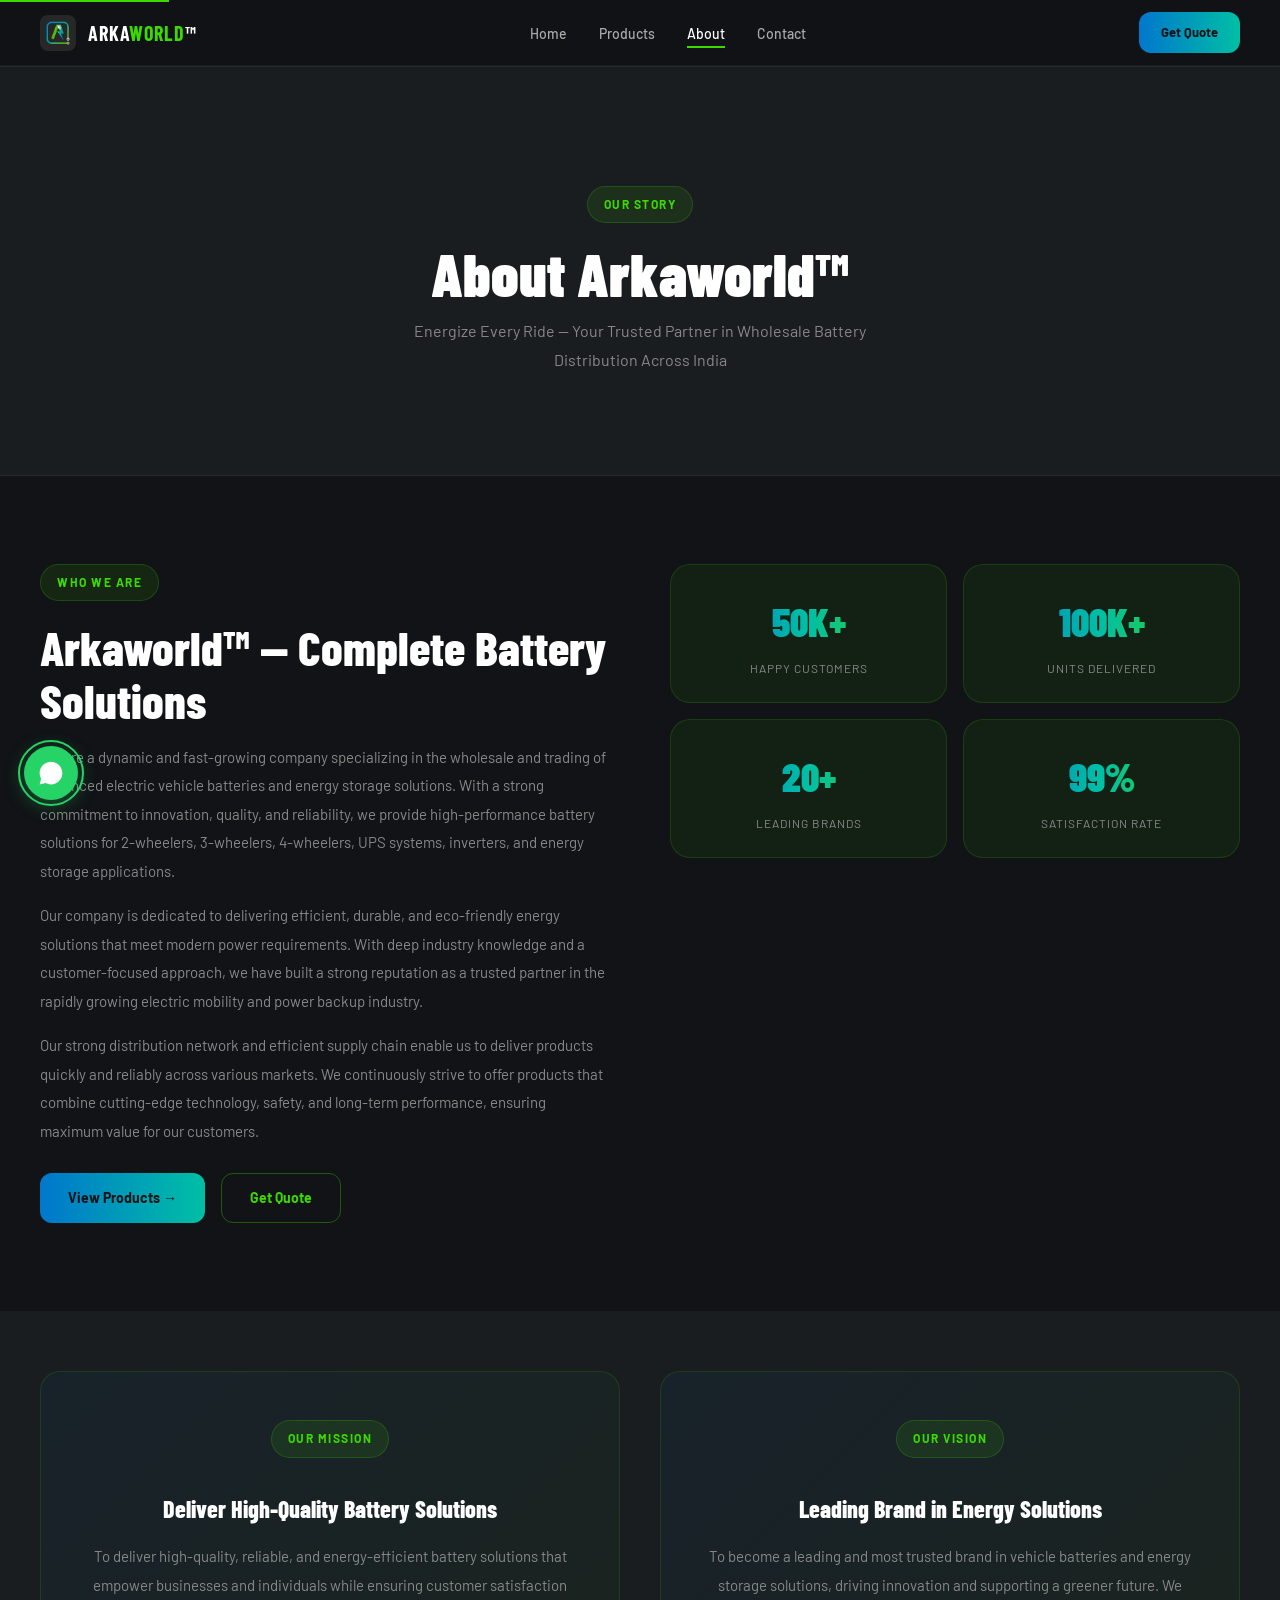
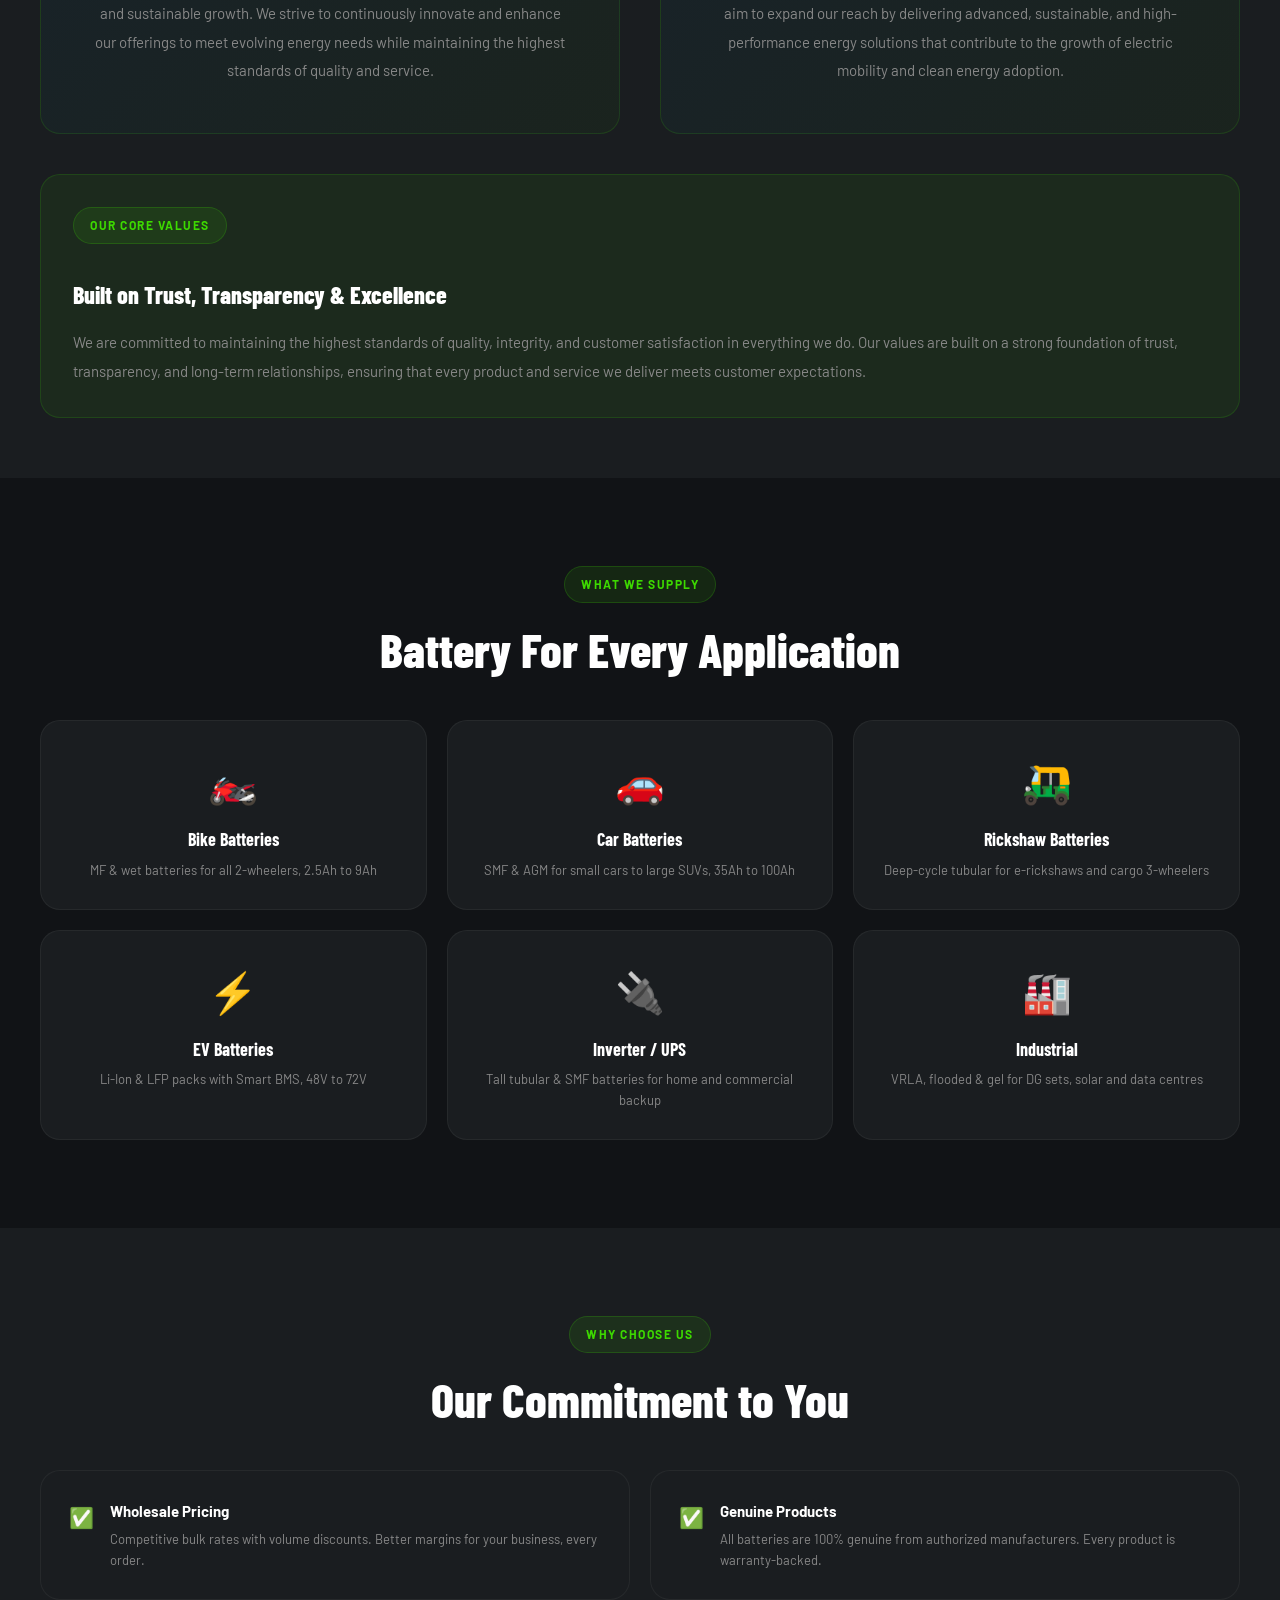
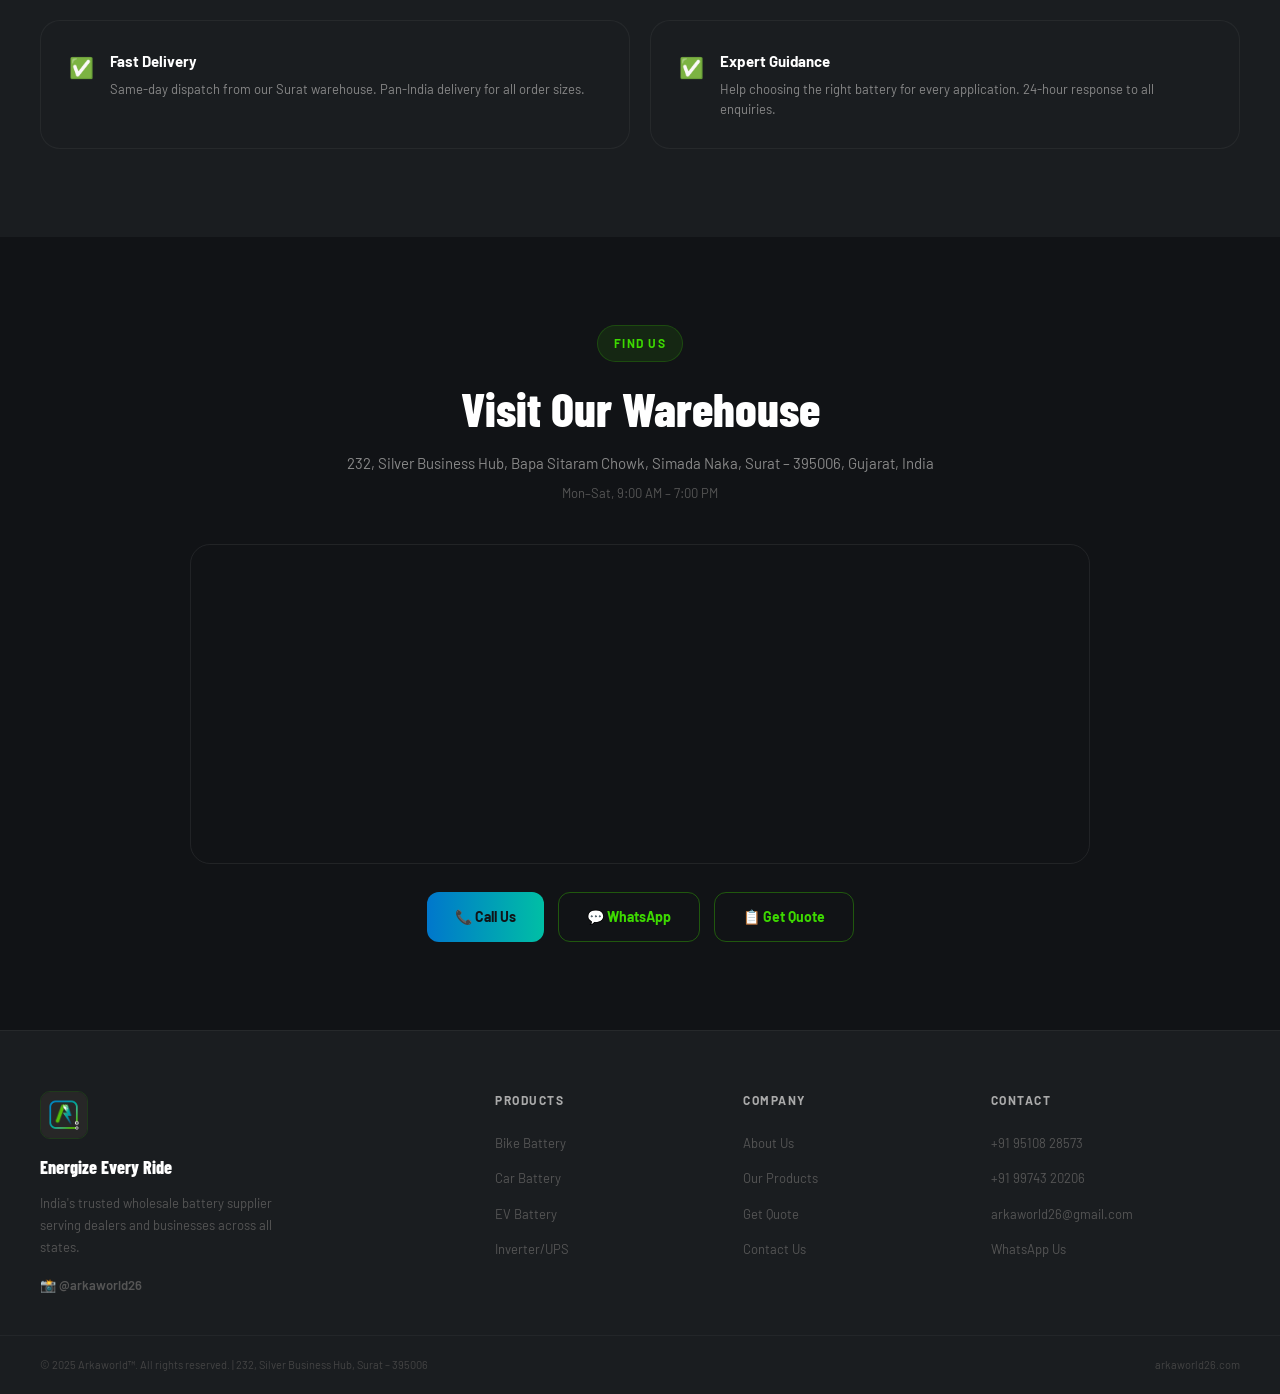
==== commit c182a7a4: "Update favicon and enhance content across multiple HTML files" ====
--- a/about.html
+++ b/about.html
@@ -8,6 +8,7 @@
   <meta property="og:title" content="About Arkaworld™ | Wholesale Battery Supplier">
   <meta property="og:type" content="website">
   <meta name="theme-color" content="#111316">
+  <link rel="icon" type="image/x-icon" href="favicon.ico">
   <link rel="preconnect" href="https://fonts.googleapis.com">
   <link rel="preconnect" href="https://fonts.gstatic.com" crossorigin>
   <link href="https://fonts.googleapis.com/css2?family=Barlow+Condensed:wght@400;600;700;800;900&family=Barlow:wght@300;400;500;600;700&display=swap" rel="stylesheet">
@@ -56,10 +57,10 @@
       <div class="two-column">
         <div class="reveal">
           <span class="section-pill">Who We Are</span>
-          <h2 class="section-title">India's Go-To Wholesale Battery Supplier</h2>
-          <p style="font-size:15px;line-height:1.9;color:var(--gray);margin-bottom:16px;">Founded with a vision to revolutionize India's battery distribution landscape, Arkaworld™ has established itself as the go-to wholesale supplier for retailers, fleet operators and businesses across Gujarat and beyond.</p>
-          <p style="font-size:15px;line-height:1.9;color:var(--gray);margin-bottom:16px;">We believe quality should never be compromised, and every customer deserves exceptional service. Our carefully curated portfolio includes batteries from industry-leading manufacturers, ensuring reliability and performance at competitive prices.</p>
-          <p style="font-size:15px;line-height:1.9;color:var(--gray);">Whether you're powering two-wheelers, four-wheelers, electric vehicles, or commercial equipment — Arkaworld™ is your single-window solution for all battery requirements.</p>
+          <h2 class="section-title">Arkaworld™ — Complete Battery Solutions</h2>
+          <p style="font-size:15px;line-height:1.9;color:var(--gray);margin-bottom:16px;">We are a dynamic and fast-growing company specializing in the wholesale and trading of advanced electric vehicle batteries and energy storage solutions. With a strong commitment to innovation, quality, and reliability, we provide high-performance battery solutions for 2-wheelers, 3-wheelers, 4-wheelers, UPS systems, inverters, and energy storage applications.</p>
+          <p style="font-size:15px;line-height:1.9;color:var(--gray);margin-bottom:16px;">Our company is dedicated to delivering efficient, durable, and eco-friendly energy solutions that meet modern power requirements. With deep industry knowledge and a customer-focused approach, we have built a strong reputation as a trusted partner in the rapidly growing electric mobility and power backup industry.</p>
+          <p style="font-size:15px;line-height:1.9;color:var(--gray);">Our strong distribution network and efficient supply chain enable us to deliver products quickly and reliably across various markets. We continuously strive to offer products that combine cutting-edge technology, safety, and long-term performance, ensuring maximum value for our customers.</p>
           <div style="display:flex;gap:16px;margin-top:28px;flex-wrap:wrap;">
             <a href="products.html" class="btn btn-primary">View Products →</a>
             <a href="contact.html" class="btn btn-outline">Get Quote</a>
@@ -87,12 +88,26 @@
     </div>
   </section>
 
-  <!-- MISSION -->
+  <!-- MISSION & VISION -->
   <section style="padding:60px 40px;background:var(--dark2);">
-    <div class="mission-card reveal">
-      <span class="section-pill">Our Mission</span>
-      <h2 style="font-family:'Barlow Condensed',sans-serif;font-size:32px;font-weight:800;margin:16px 0 14px;">Powering India's Electric Future</h2>
-      <p style="font-size:15px;line-height:1.9;color:var(--gray);">To be India's most trusted wholesale battery distributor by providing premium-quality products, exceptional customer service and competitive pricing. We empower businesses to power the electric revolution and make sustainable transportation accessible to everyone.</p>
+    <div style="max-width:1280px;margin:0 auto;">
+      <div style="display:grid;grid-template-columns:1fr 1fr;gap:40px;margin-bottom:40px;">
+        <div class="reveal mission-card">
+          <span class="section-pill">Our Mission</span>
+          <h3 style="font-family:'Barlow Condensed',sans-serif;font-size:24px;font-weight:800;margin:12px 0 14px;">Deliver High-Quality Battery Solutions</h3>
+          <p style="font-size:15px;line-height:1.9;color:var(--gray);">To deliver high-quality, reliable, and energy-efficient battery solutions that empower businesses and individuals while ensuring customer satisfaction and sustainable growth. We strive to continuously innovate and enhance our offerings to meet evolving energy needs while maintaining the highest standards of quality and service.</p>
+        </div>
+        <div class="reveal mission-card">
+          <span class="section-pill">Our Vision</span>
+          <h3 style="font-family:'Barlow Condensed',sans-serif;font-size:24px;font-weight:800;margin:12px 0 14px;">Leading Brand in Energy Solutions</h3>
+          <p style="font-size:15px;line-height:1.9;color:var(--gray);">To become a leading and most trusted brand in vehicle batteries and energy storage solutions, driving innovation and supporting a greener future. We aim to expand our reach by delivering advanced, sustainable, and high-performance energy solutions that contribute to the growth of electric mobility and clean energy adoption.</p>
+        </div>
+      </div>
+      <div class="reveal" style="background:rgba(61,217,0,0.07);padding:32px;border-radius:var(--radius-lg);border:1px solid rgba(61,217,0,0.15);">
+        <span class="section-pill">Our Core Values</span>
+        <h3 style="font-family:'Barlow Condensed',sans-serif;font-size:24px;font-weight:800;margin:12px 0 14px;">Built on Trust, Transparency & Excellence</h3>
+        <p style="font-size:15px;line-height:1.9;color:var(--gray);">We are committed to maintaining the highest standards of quality, integrity, and customer satisfaction in everything we do. Our values are built on a strong foundation of trust, transparency, and long-term relationships, ensuring that every product and service we deliver meets customer expectations.</p>
+      </div>
     </div>
   </section>
 
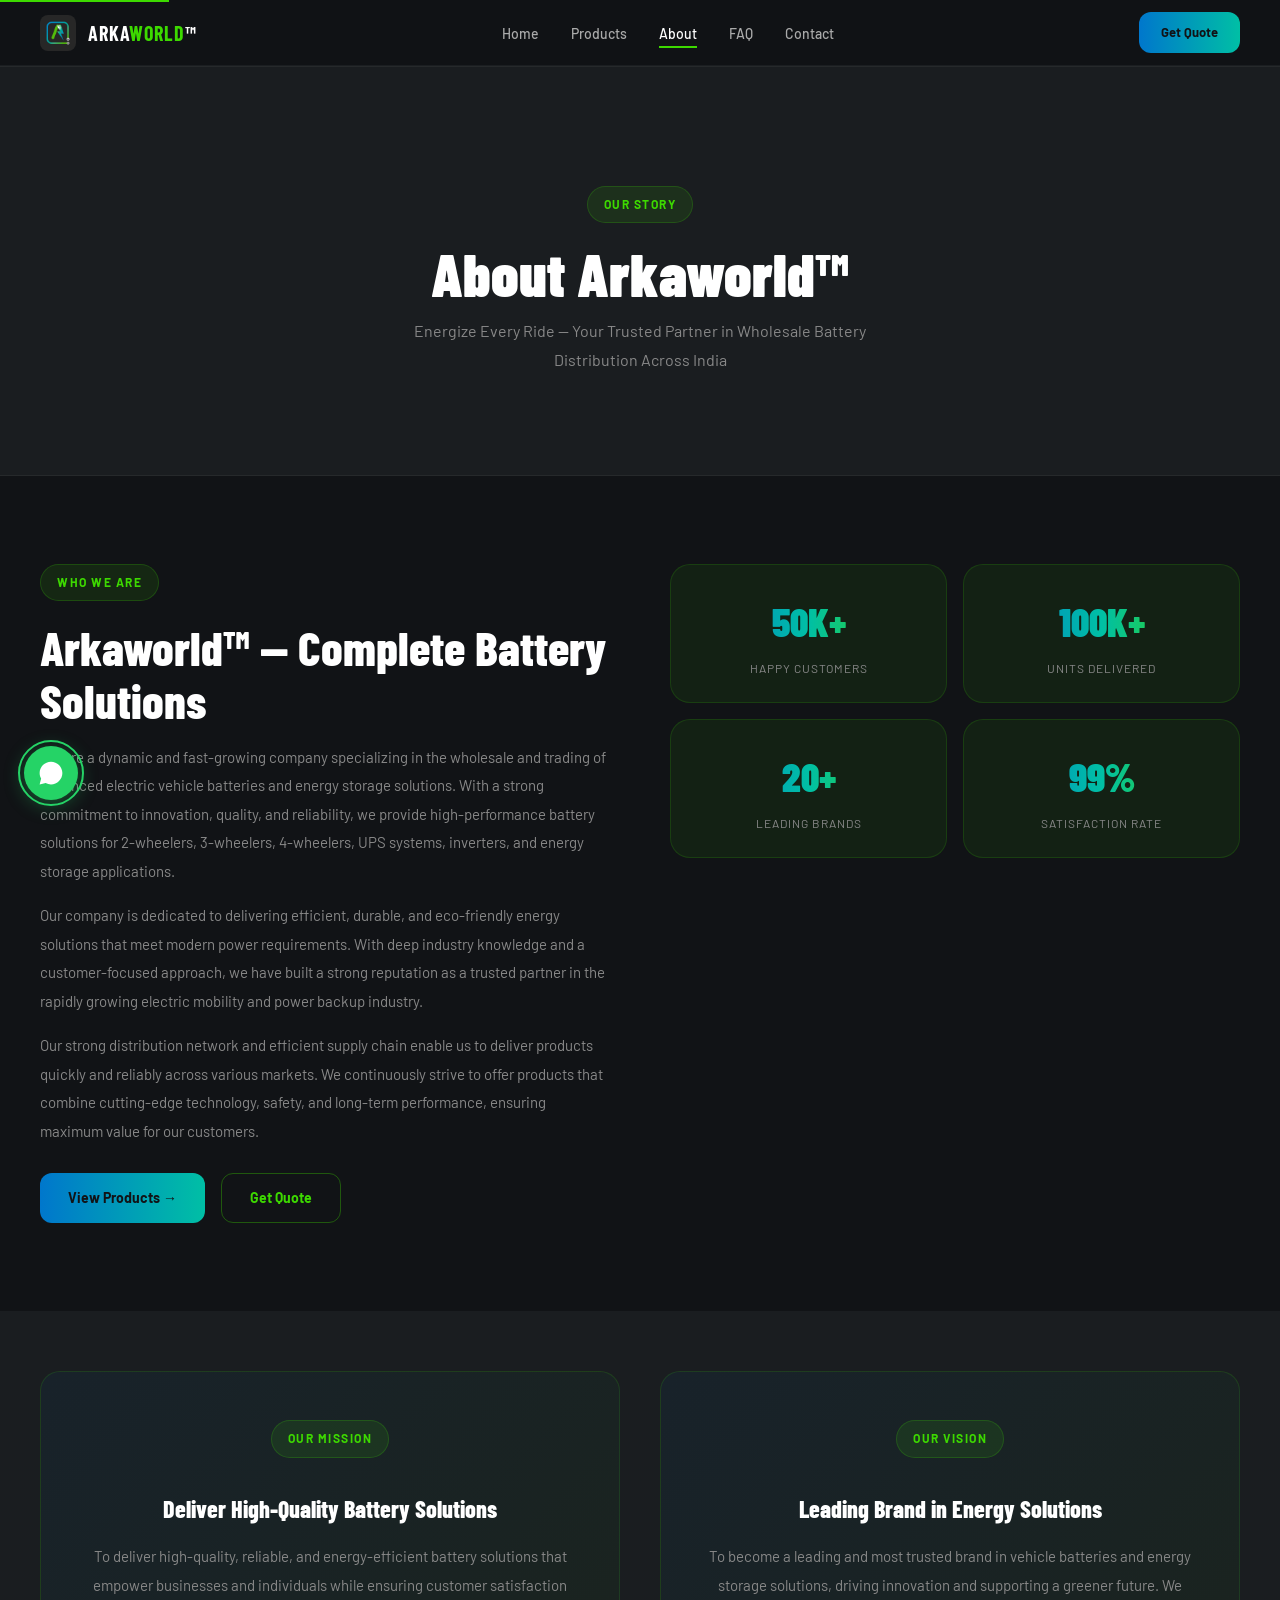
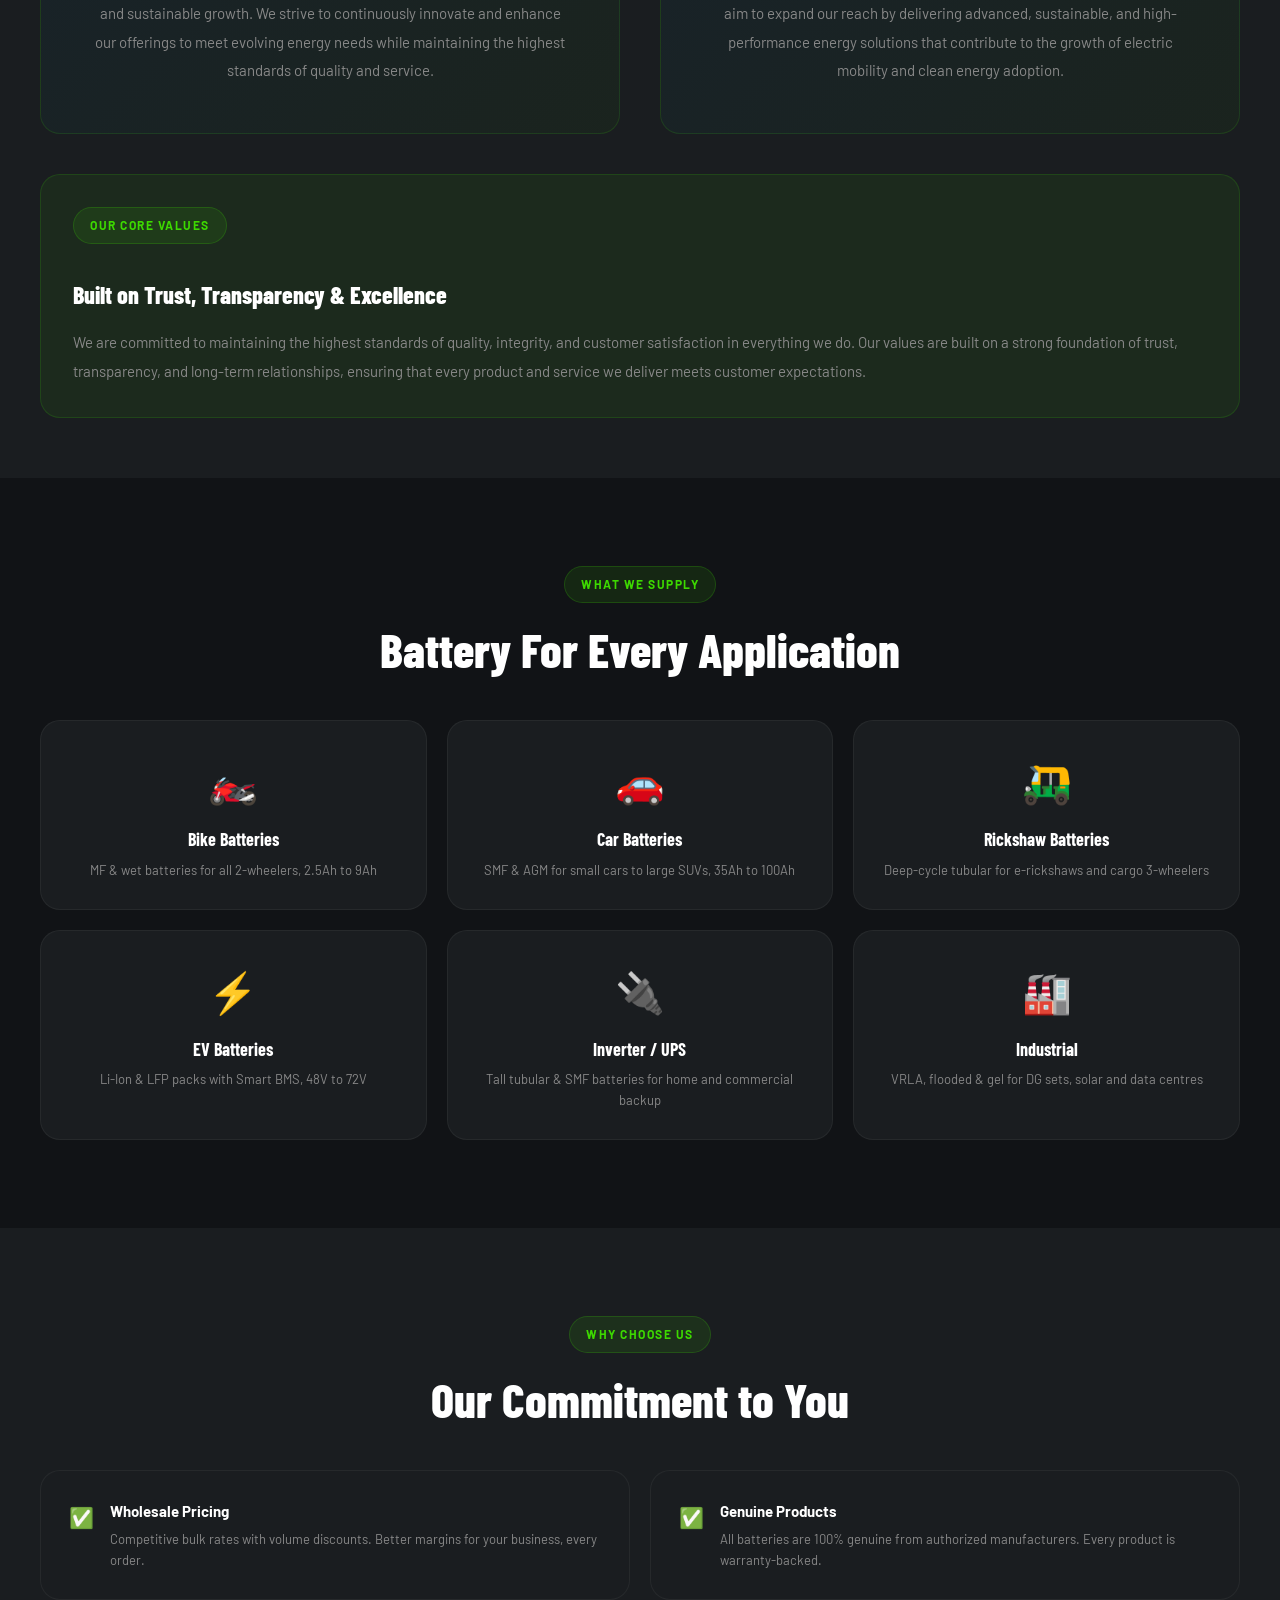
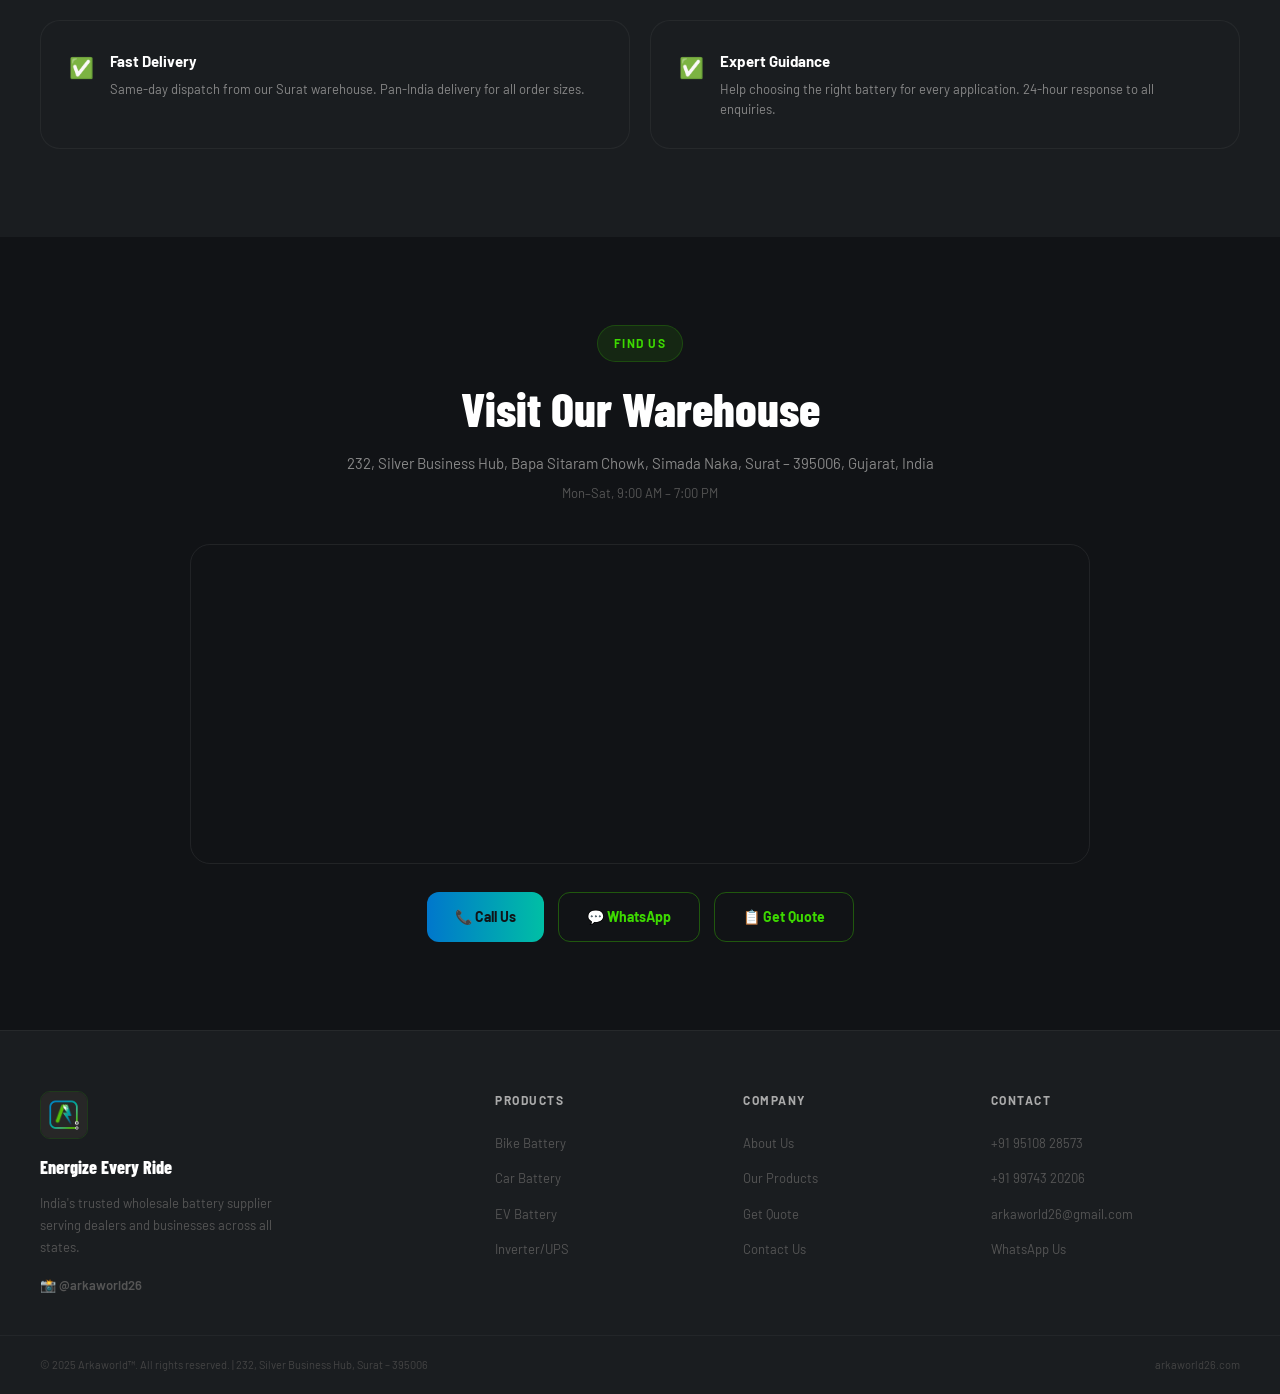
==== commit 15ce3114: "Refactor code structure for improved readability and maintainability" ====
--- a/about.html
+++ b/about.html
@@ -27,6 +27,7 @@
       <li><a href="index.html" class="nav-link">Home</a></li>
       <li><a href="products.html" class="nav-link">Products</a></li>
       <li><a href="about.html" class="nav-link active">About</a></li>
+      <li><a href="faq.html" class="nav-link">FAQ</a></li>
       <li><a href="contact.html" class="nav-link">Contact</a></li>
     </ul>
     <a href="contact.html" class="get-quote-btn">Get Quote</a>
@@ -39,6 +40,7 @@
   <a href="index.html" class="mobile-menu-link">Home</a>
   <a href="products.html" class="mobile-menu-link">Products</a>
   <a href="about.html" class="mobile-menu-link">About</a>
+  <a href="faq.html" class="mobile-menu-link">FAQ</a>
   <a href="contact.html" class="mobile-menu-link">Contact</a>
   <a href="contact.html" class="mobile-menu-link mobile-quote">Get Wholesale Quote →</a>
 </div>
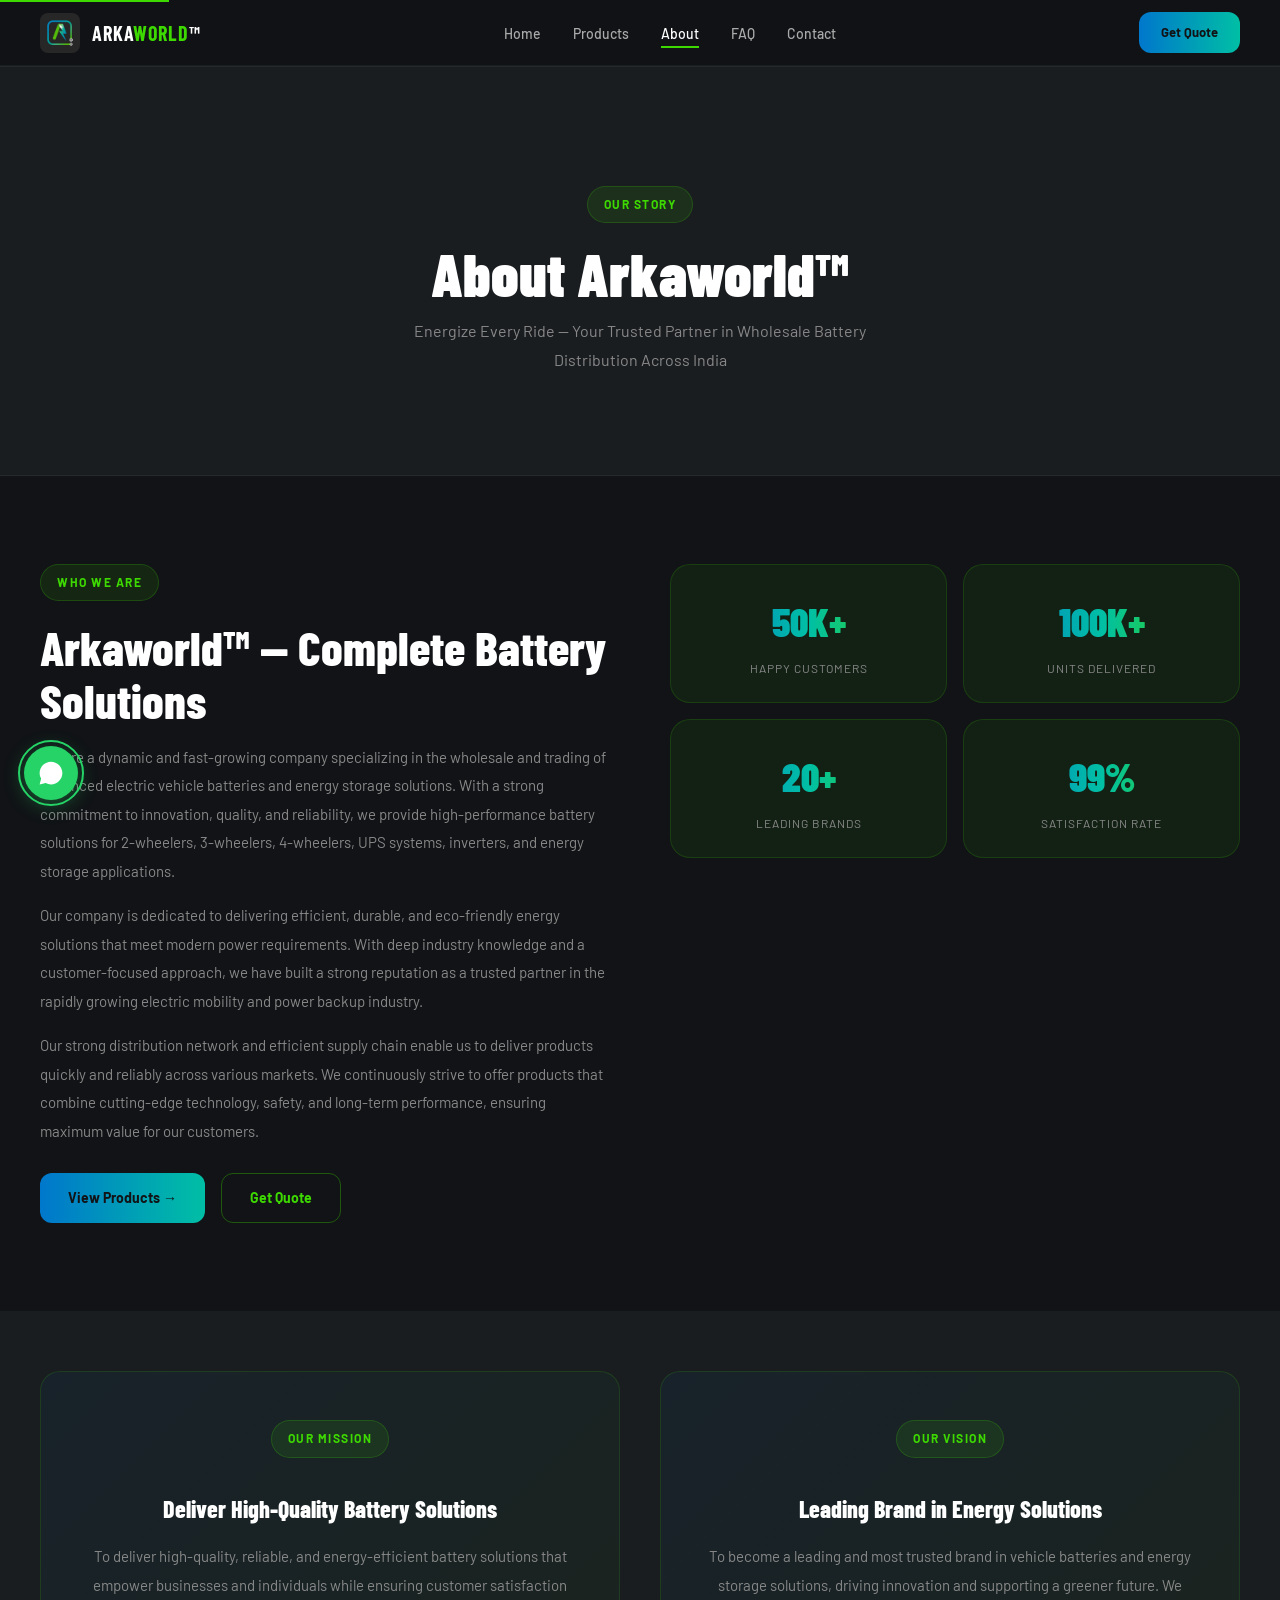
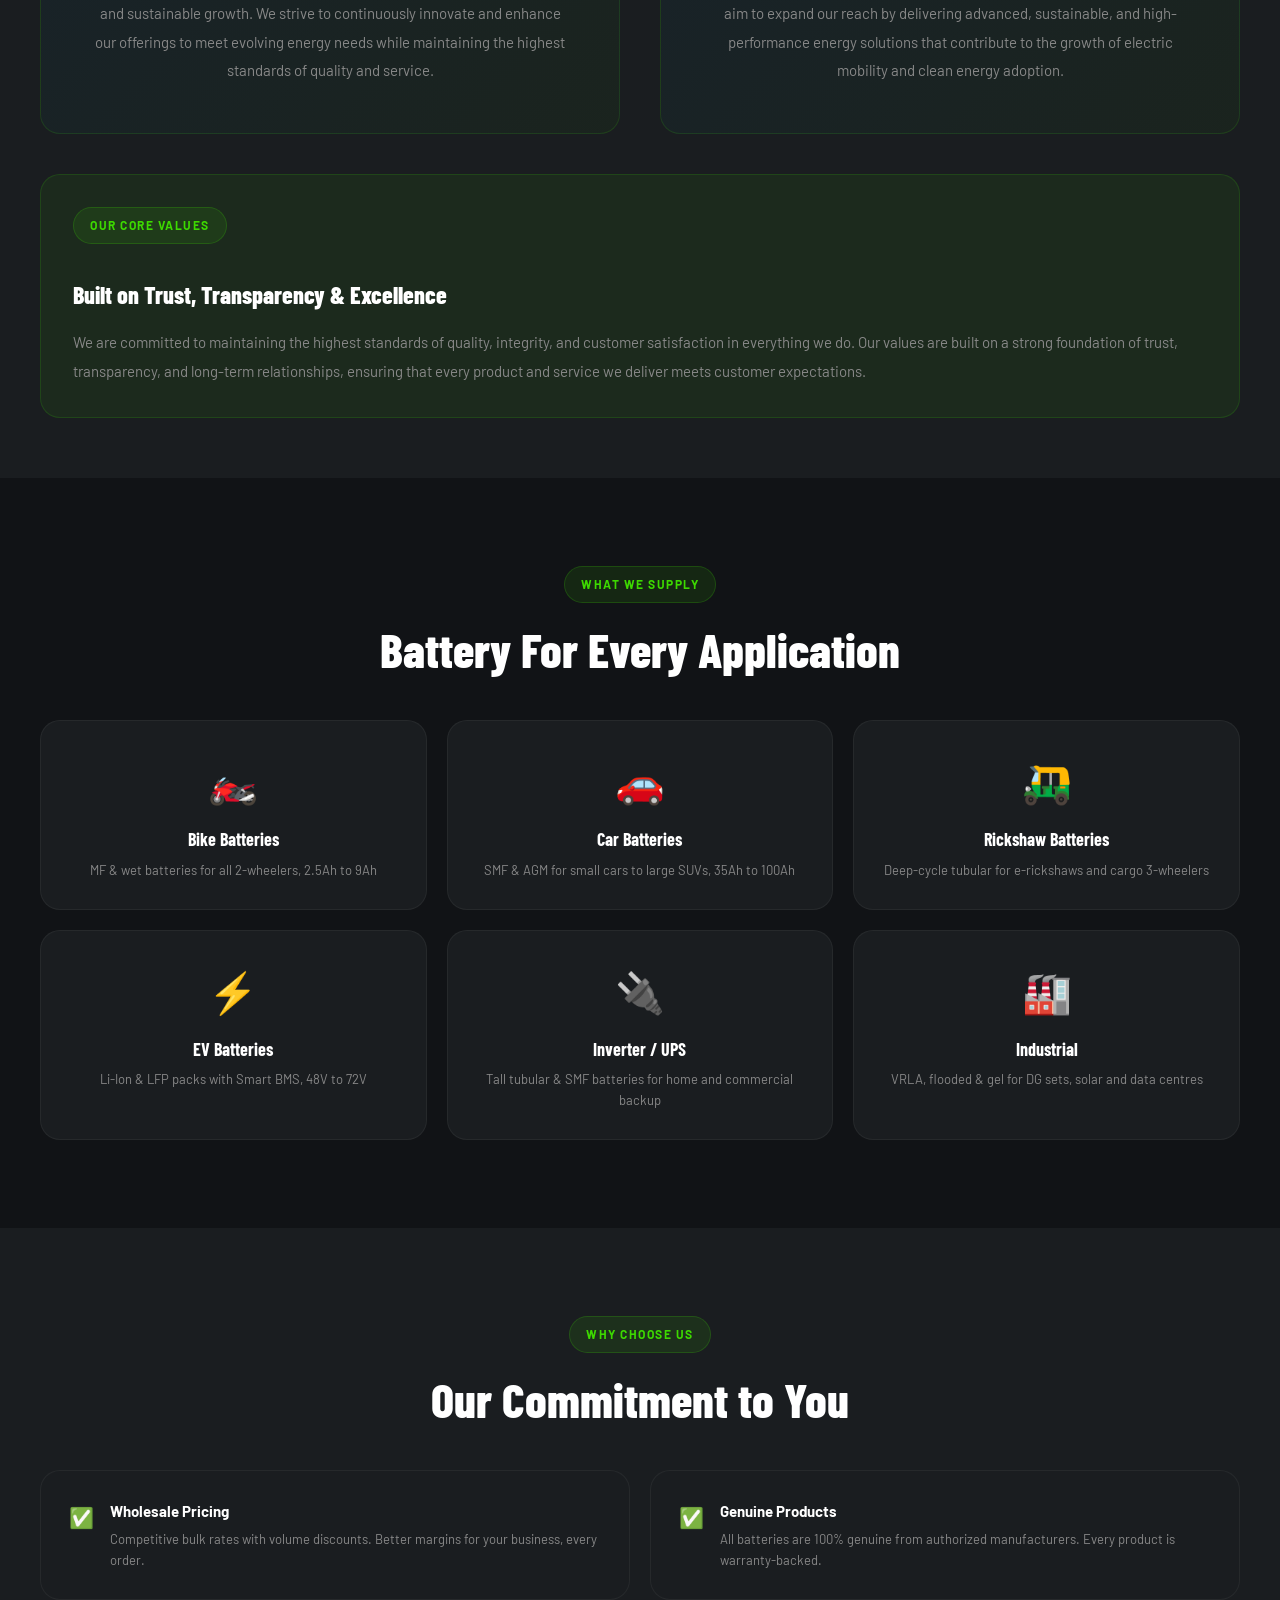
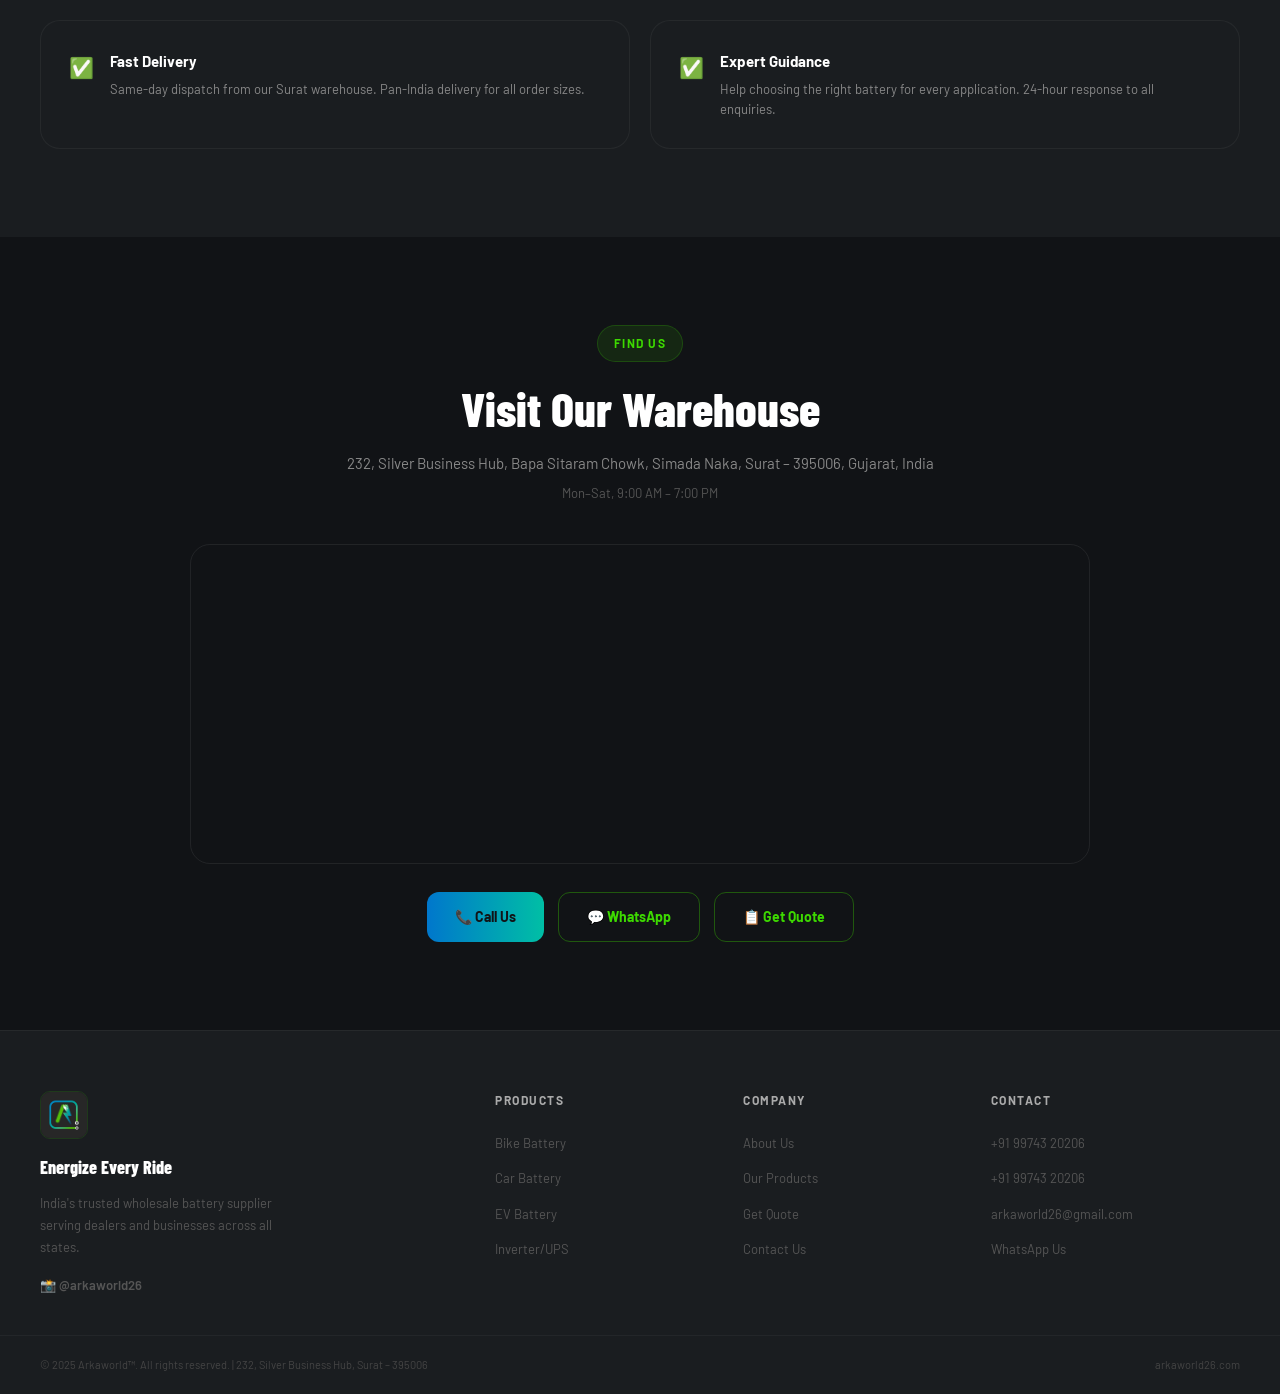
==== commit 31b0c7e1: "Update contact information across multiple HTML files" ====
--- a/about.html
+++ b/about.html
@@ -200,8 +200,8 @@
           allowfullscreen></iframe>
       </div>
       <div style="display:flex;gap:14px;justify-content:center;margin-top:28px;flex-wrap:wrap;">
-        <a href="tel:+919510828573" class="btn btn-primary">📞 Call Us</a>
-        <a href="https://wa.me/919510828573" target="_blank" class="btn btn-outline">💬 WhatsApp</a>
+        <a href="tel:+919974320206" class="btn btn-primary">📞 Call Us</a>
+        <a href="https://wa.me/919974320206" target="_blank" class="btn btn-outline">💬 WhatsApp</a>
         <a href="contact.html" class="btn btn-outline">📋 Get Quote</a>
       </div>
     </div>
@@ -227,10 +227,10 @@
       <li><a href="contact.html">Get Quote</a></li><li><a href="contact.html">Contact Us</a></li>
     </ul></div>
     <div class="footer-col"><h4>Contact</h4><ul>
-      <li><a href="tel:+919510828573">+91 95108 28573</a></li>
+      <li><a href="tel:+919974320206">+91 99743 20206</a></li>
       <li><a href="tel:+919974320206">+91 99743 20206</a></li>
       <li><a href="mailto:arkaworld26@gmail.com">arkaworld26@gmail.com</a></li>
-      <li><a href="https://wa.me/919510828573" target="_blank">WhatsApp Us</a></li>
+      <li><a href="https://wa.me/919974320206" target="_blank">WhatsApp Us</a></li>
     </ul></div>
   </div>
   <div class="footer-bottom">
@@ -239,13 +239,13 @@
   </div>
 </footer>
 
-<a href="https://wa.me/919510828573?text=Hi%20Arkaworld!%20I%20want%20wholesale%20battery%20pricing." target="_blank" class="whatsapp-btn" aria-label="Chat on WhatsApp">
+<a href="https://wa.me/919974320206?text=Hi%20Arkaworld!%20I%20want%20wholesale%20battery%20pricing." target="_blank" class="whatsapp-btn" aria-label="Chat on WhatsApp">
   <svg width="26" height="26" viewBox="0 0 32 32" fill="white" xmlns="http://www.w3.org/2000/svg"><path d="M16 2C8.268 2 2 8.268 2 16c0 2.47.677 4.783 1.854 6.763L2 30l7.47-1.824A13.94 13.94 0 0016 30c7.732 0 14-6.268 14-14S23.732 2 16 2zm6.3 19.363c-.344-.172-2.038-1.005-2.354-1.12-.316-.115-.547-.172-.777.172-.23.344-.89 1.12-1.09 1.35-.2.23-.402.258-.745.086-.344-.172-1.452-.535-2.766-1.707-1.022-.91-1.712-2.035-1.913-2.379-.2-.344-.021-.53.15-.701.154-.154.344-.402.516-.603.172-.2.23-.344.344-.574.115-.23.058-.43-.029-.603-.086-.172-.777-1.876-1.064-2.565-.28-.674-.565-.583-.777-.593l-.66-.011a1.27 1.27 0 00-.919.43c-.316.344-1.206 1.178-1.206 2.873s1.234 3.334 1.406 3.563c.172.23 2.43 3.71 5.89 5.203.823.355 1.466.567 1.967.726.826.263 1.578.226 2.172.137.663-.1 2.038-.833 2.325-1.636.287-.803.287-1.492.2-1.636-.086-.143-.315-.23-.66-.402z"/></svg>
   <span class="whatsapp-tooltip">Chat on WhatsApp</span>
 </a>
 <div class="mobile-action-bar"><div class="action-buttons">
-  <a href="tel:+919510828573" class="action-btn"><span class="action-btn-icon">📞</span><span class="action-text">Call</span></a>
-  <a href="https://wa.me/919510828573" target="_blank" class="action-btn"><span class="action-btn-icon">💬</span><span class="action-text">WhatsApp</span></a>
+  <a href="tel:+919974320206" class="action-btn"><span class="action-btn-icon">📞</span><span class="action-text">Call</span></a>
+  <a href="https://wa.me/919974320206" target="_blank" class="action-btn"><span class="action-btn-icon">💬</span><span class="action-text">WhatsApp</span></a>
   <a href="contact.html" class="action-btn"><span class="action-btn-icon">📋</span><span class="action-text">Quote</span></a>
 </div></div>
 <button class="scroll-top" aria-label="Back to top">↑</button>
--- a/css/style.css
+++ b/css/style.css
@@ -45,7 +45,7 @@
 .navbar.scrolled { background: rgba(17,19,22,0.97); border-bottom-color: rgba(61,217,0,0.12); }
 .navbar-inner { max-width: 1280px; margin: 0 auto; height: 100%; padding: 0 40px; display: flex; align-items: center; justify-content: space-between; gap: 40px; }
 .logo-box { display: flex; align-items: center; gap: 12px; text-decoration: none; color: var(--white); font-weight: 700; font-size: 16px; flex-shrink: 0; }
-.logo { width: 36px; height: 36px; border-radius: 8px; object-fit: contain; display: block; }
+.logo { width: 40px; height: 40px; border-radius: 8px; display: block; flex-shrink: 0; }
 .logo-text { font-family: 'Barlow Condensed', sans-serif; font-weight: 700; font-size: 20px; letter-spacing: 1px; text-transform: uppercase; }
 .logo-o { color: var(--green); }
 .nav-links { display: flex; list-style: none; gap: 32px; }
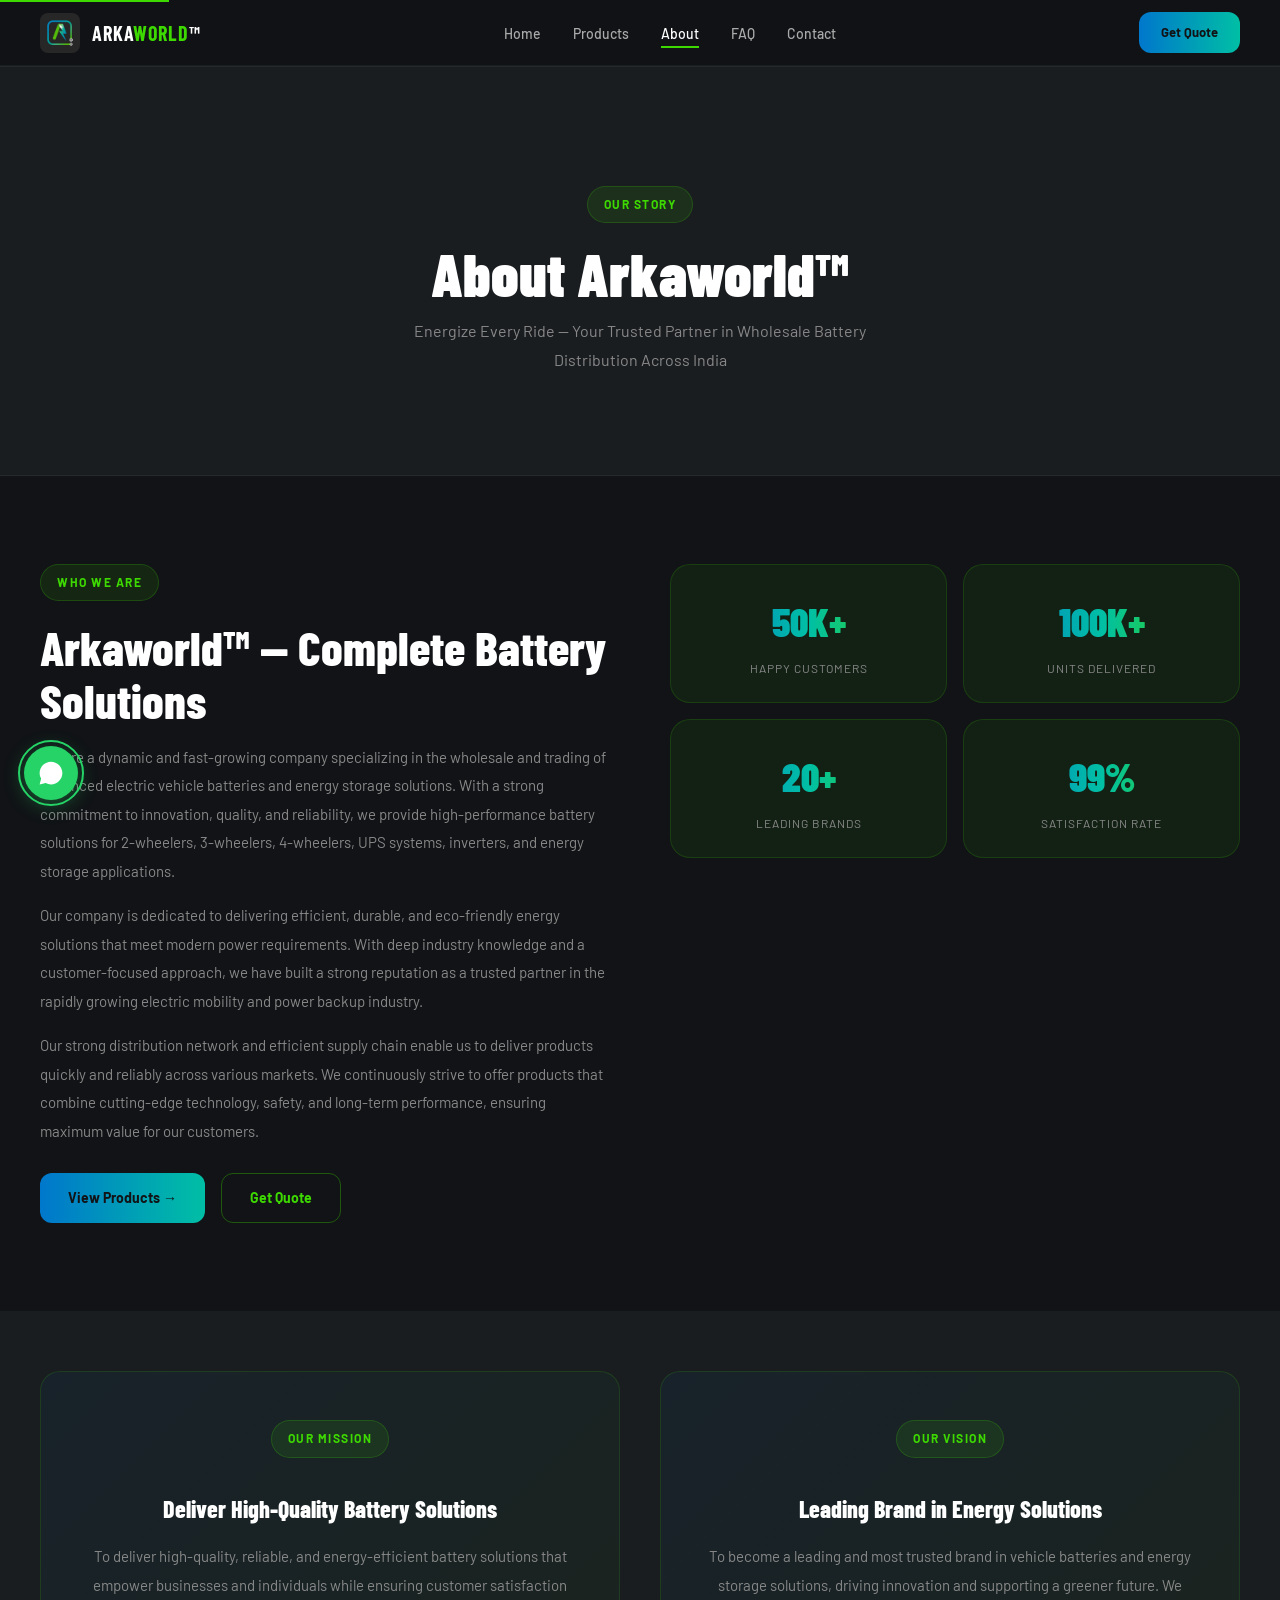
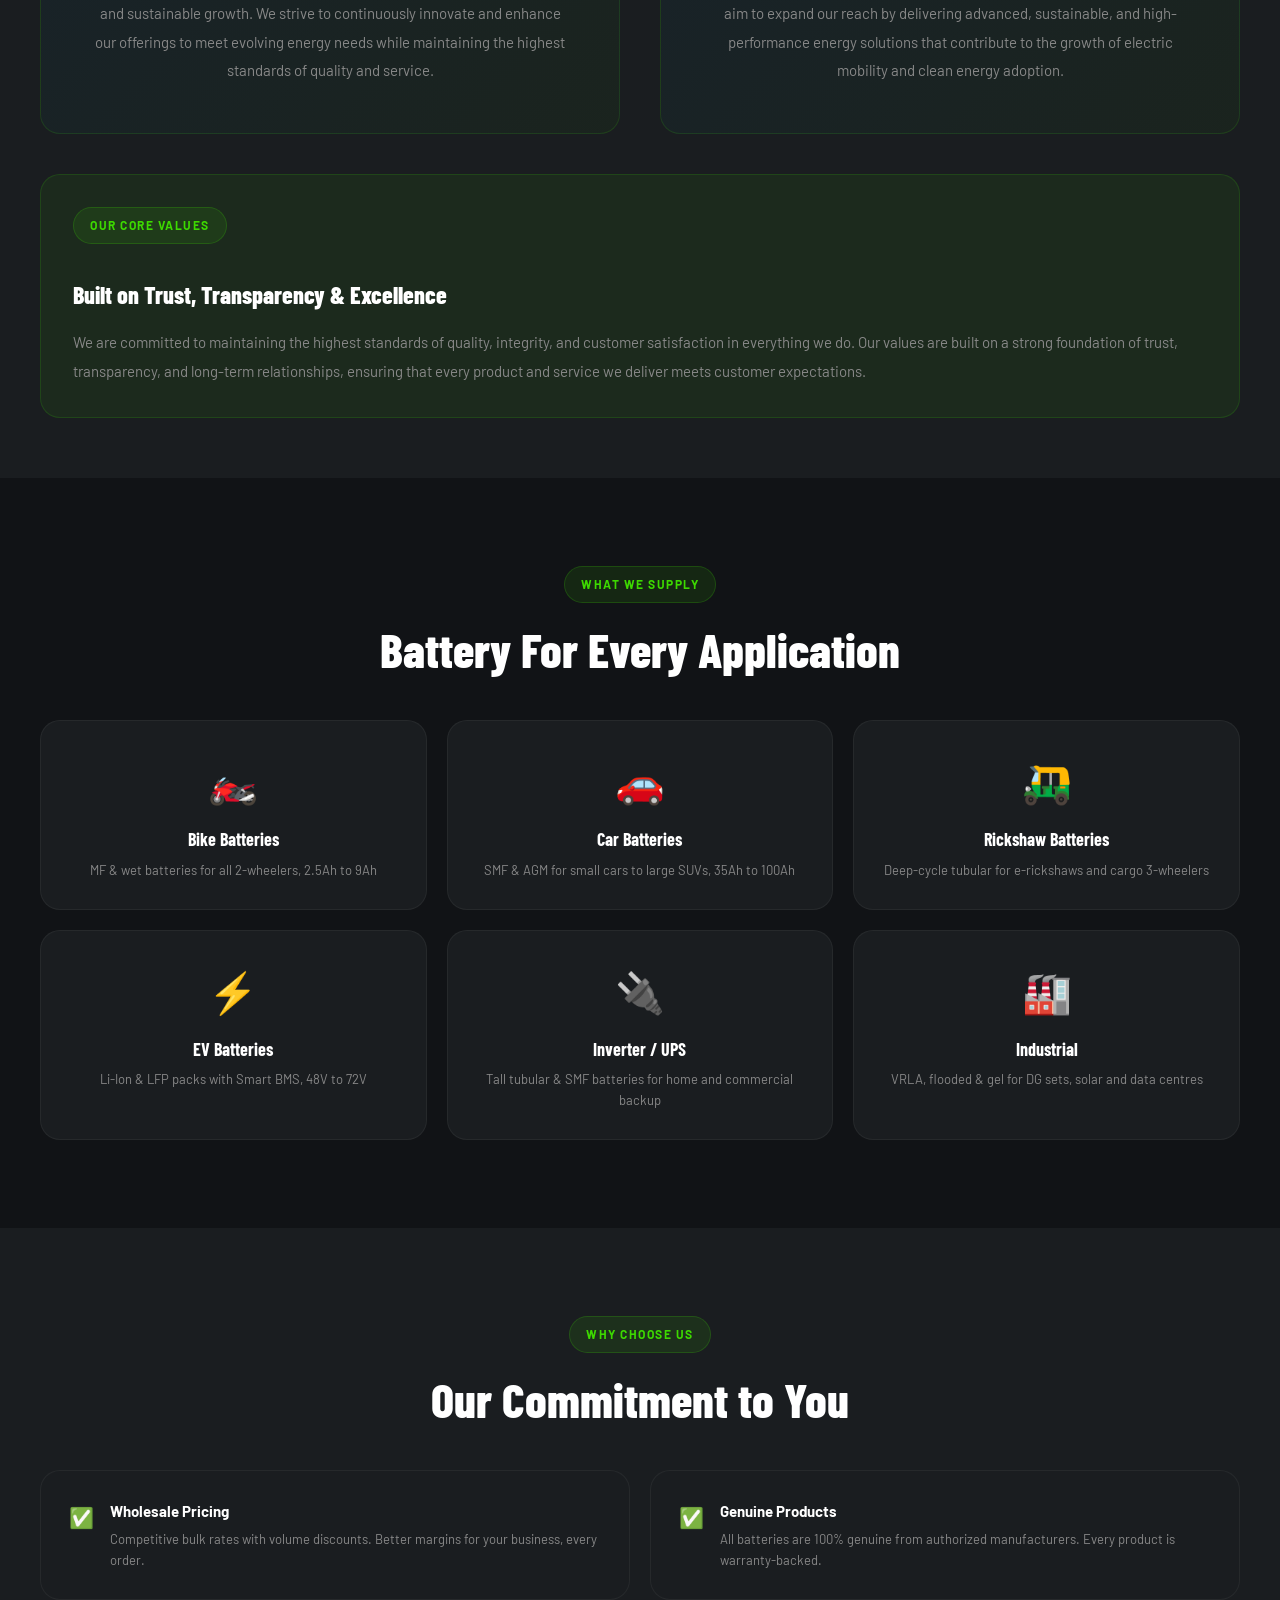
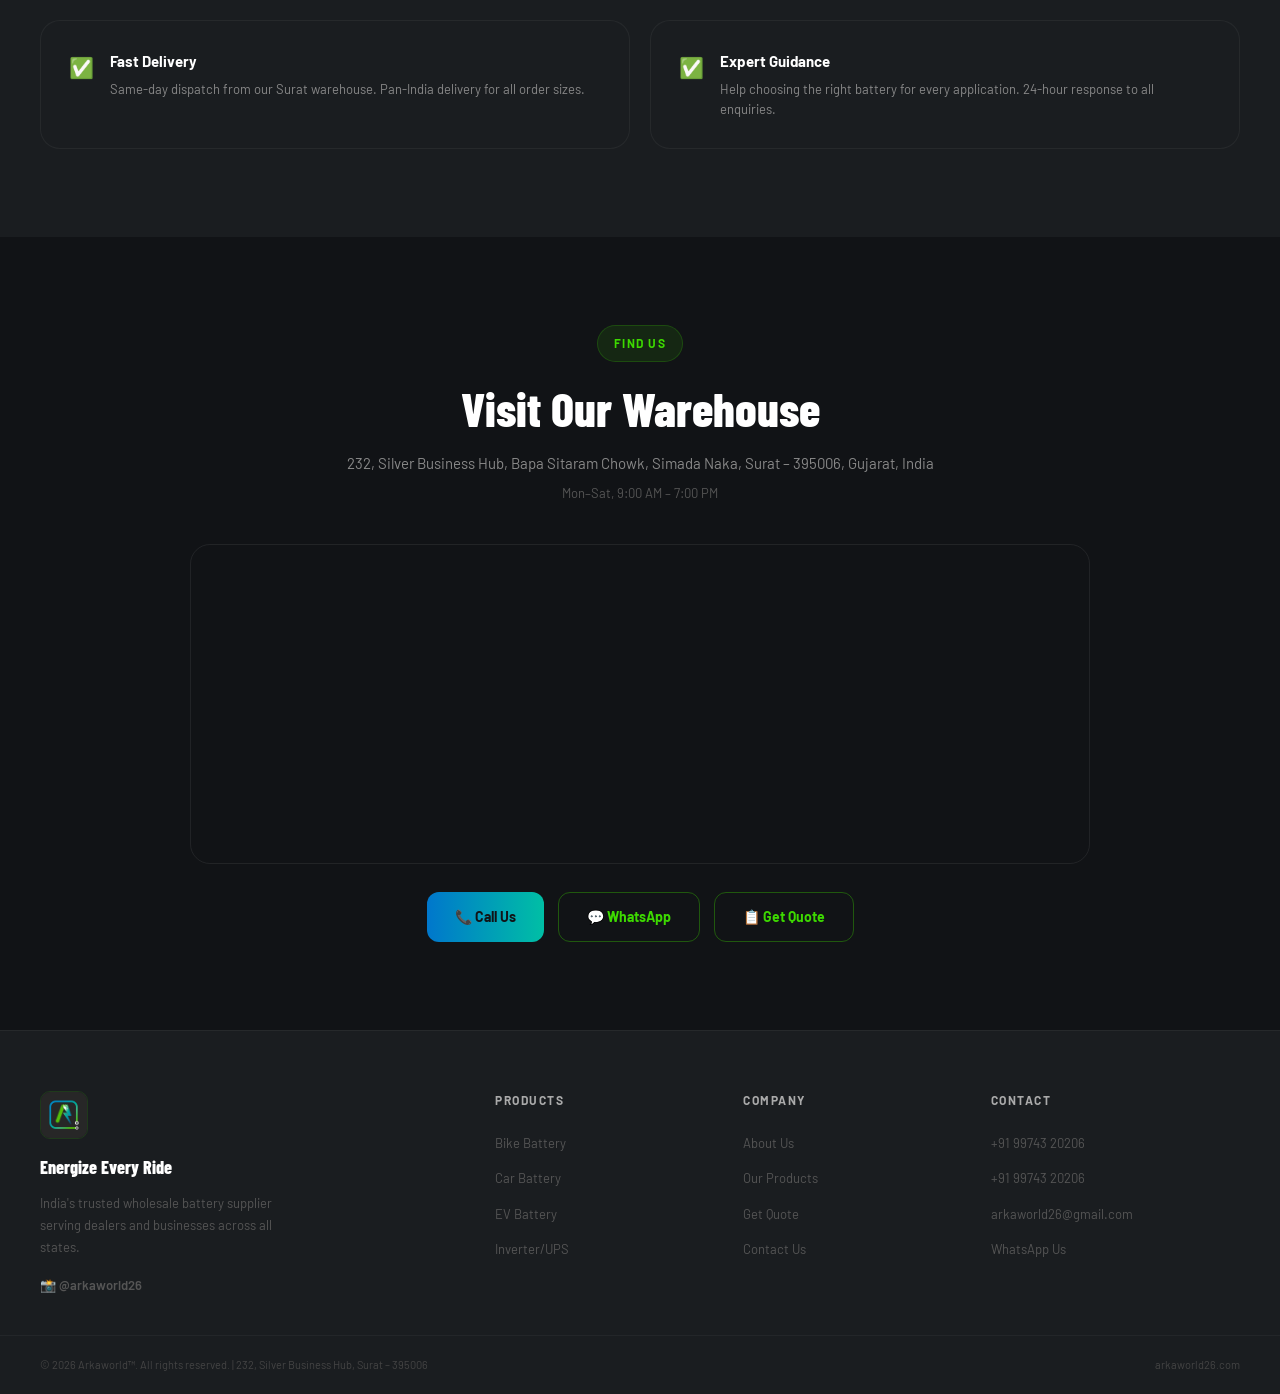
==== commit f8510ec4: "Refactor code structure for improved readability and maintainability" ====
--- a/about.html
+++ b/about.html
@@ -7,8 +7,12 @@
   <meta name="description" content="Learn about Arkaworld — India's trusted wholesale battery supplier based in Surat, Gujarat. 20+ brands, 6+ categories, pan-India delivery.">
   <meta property="og:title" content="About Arkaworld™ | Wholesale Battery Supplier">
   <meta property="og:type" content="website">
+  <meta property="og:url" content="https://arkaworld26.com/about.html">
+  <meta property="og:image" content="https://arkaworld26.com/img/hero-product.jpeg">
+  <meta property="og:description" content="Learn about Arkaworld™ — India's trusted wholesale battery supplier based in Surat, Gujarat. 20+ brands, 6+ categories, pan-India delivery.">
   <meta name="theme-color" content="#111316">
   <link rel="icon" type="image/x-icon" href="favicon.ico">
+  <link rel="manifest" href="manifest.json">
   <link rel="preconnect" href="https://fonts.googleapis.com">
   <link rel="preconnect" href="https://fonts.gstatic.com" crossorigin>
   <link href="https://fonts.googleapis.com/css2?family=Barlow+Condensed:wght@400;600;700;800;900&family=Barlow:wght@300;400;500;600;700&display=swap" rel="stylesheet">
@@ -234,7 +238,7 @@
     </ul></div>
   </div>
   <div class="footer-bottom">
-    <p>© 2025 Arkaworld™. All rights reserved. | 232, Silver Business Hub, Surat – 395006</p>
+    <p>© 2026 Arkaworld™. All rights reserved. | 232, Silver Business Hub, Surat – 395006</p>
     <p>arkaworld26.com</p>
   </div>
 </footer>
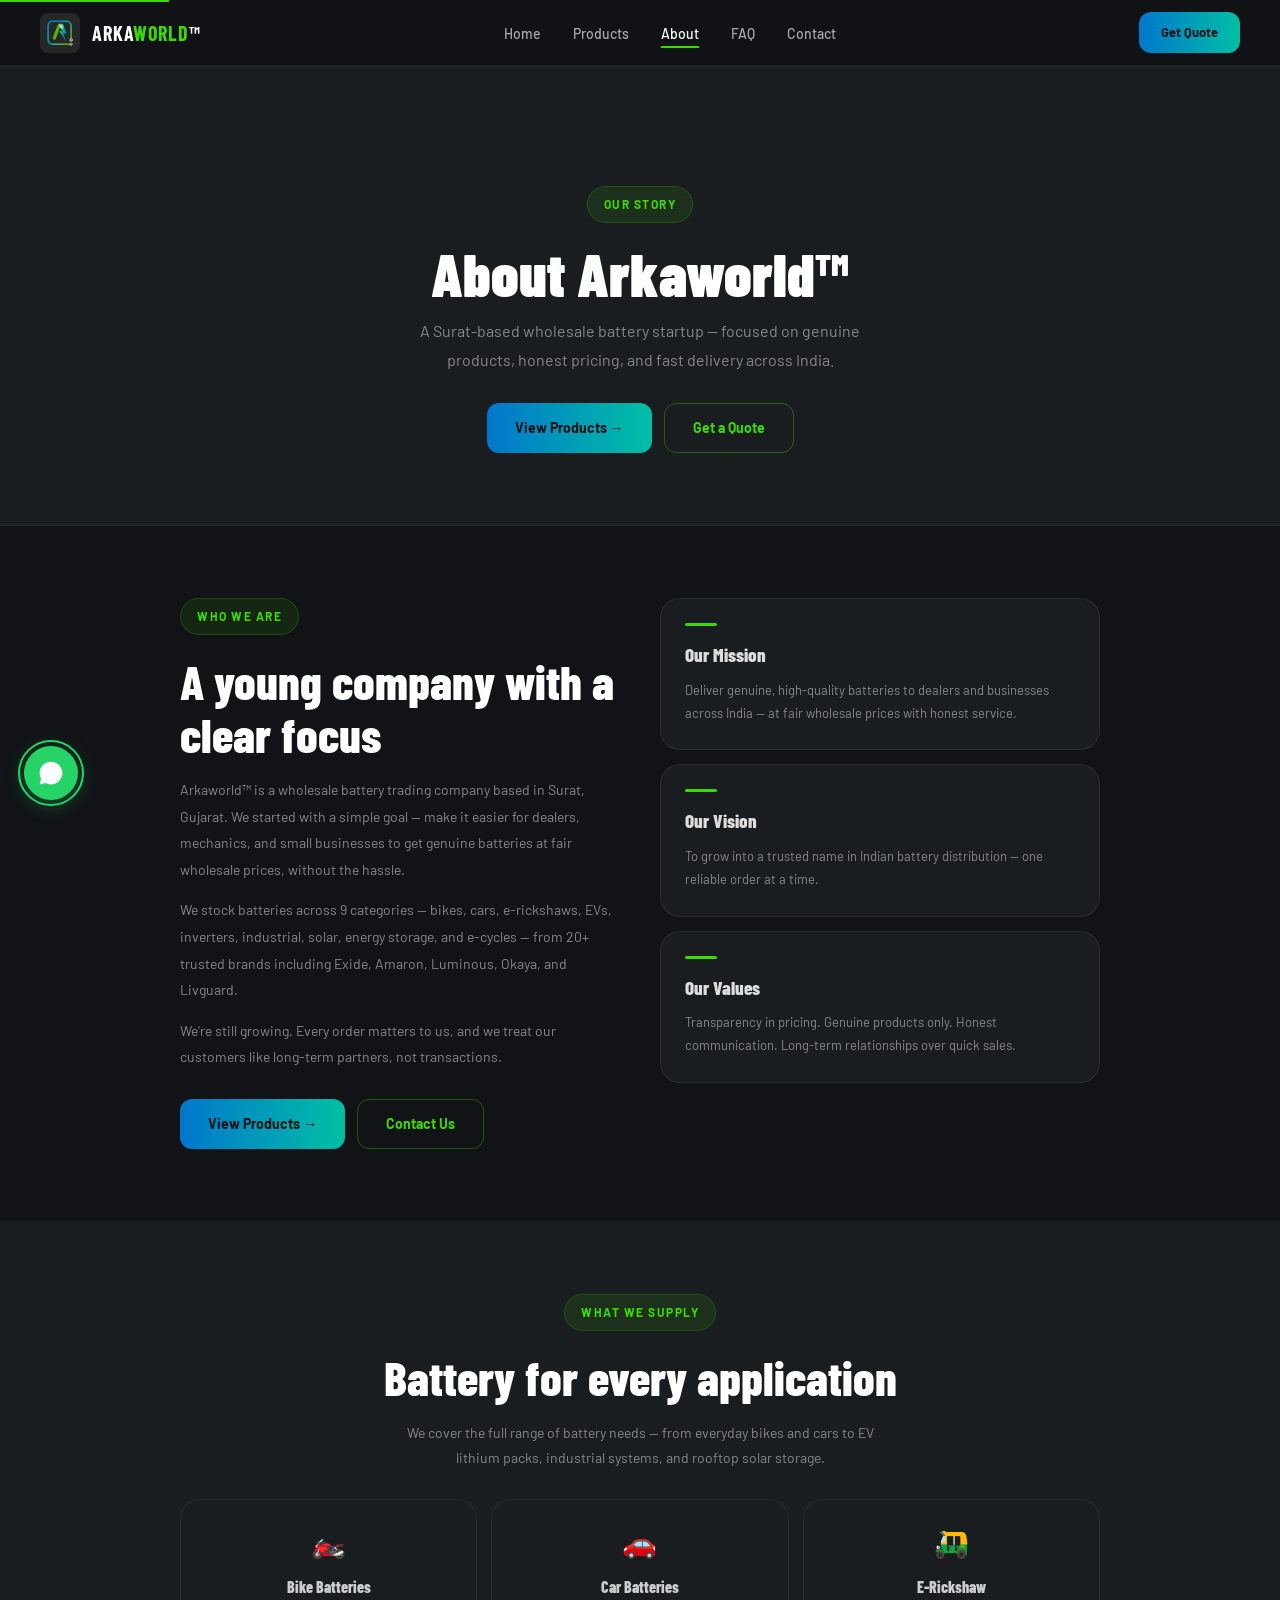
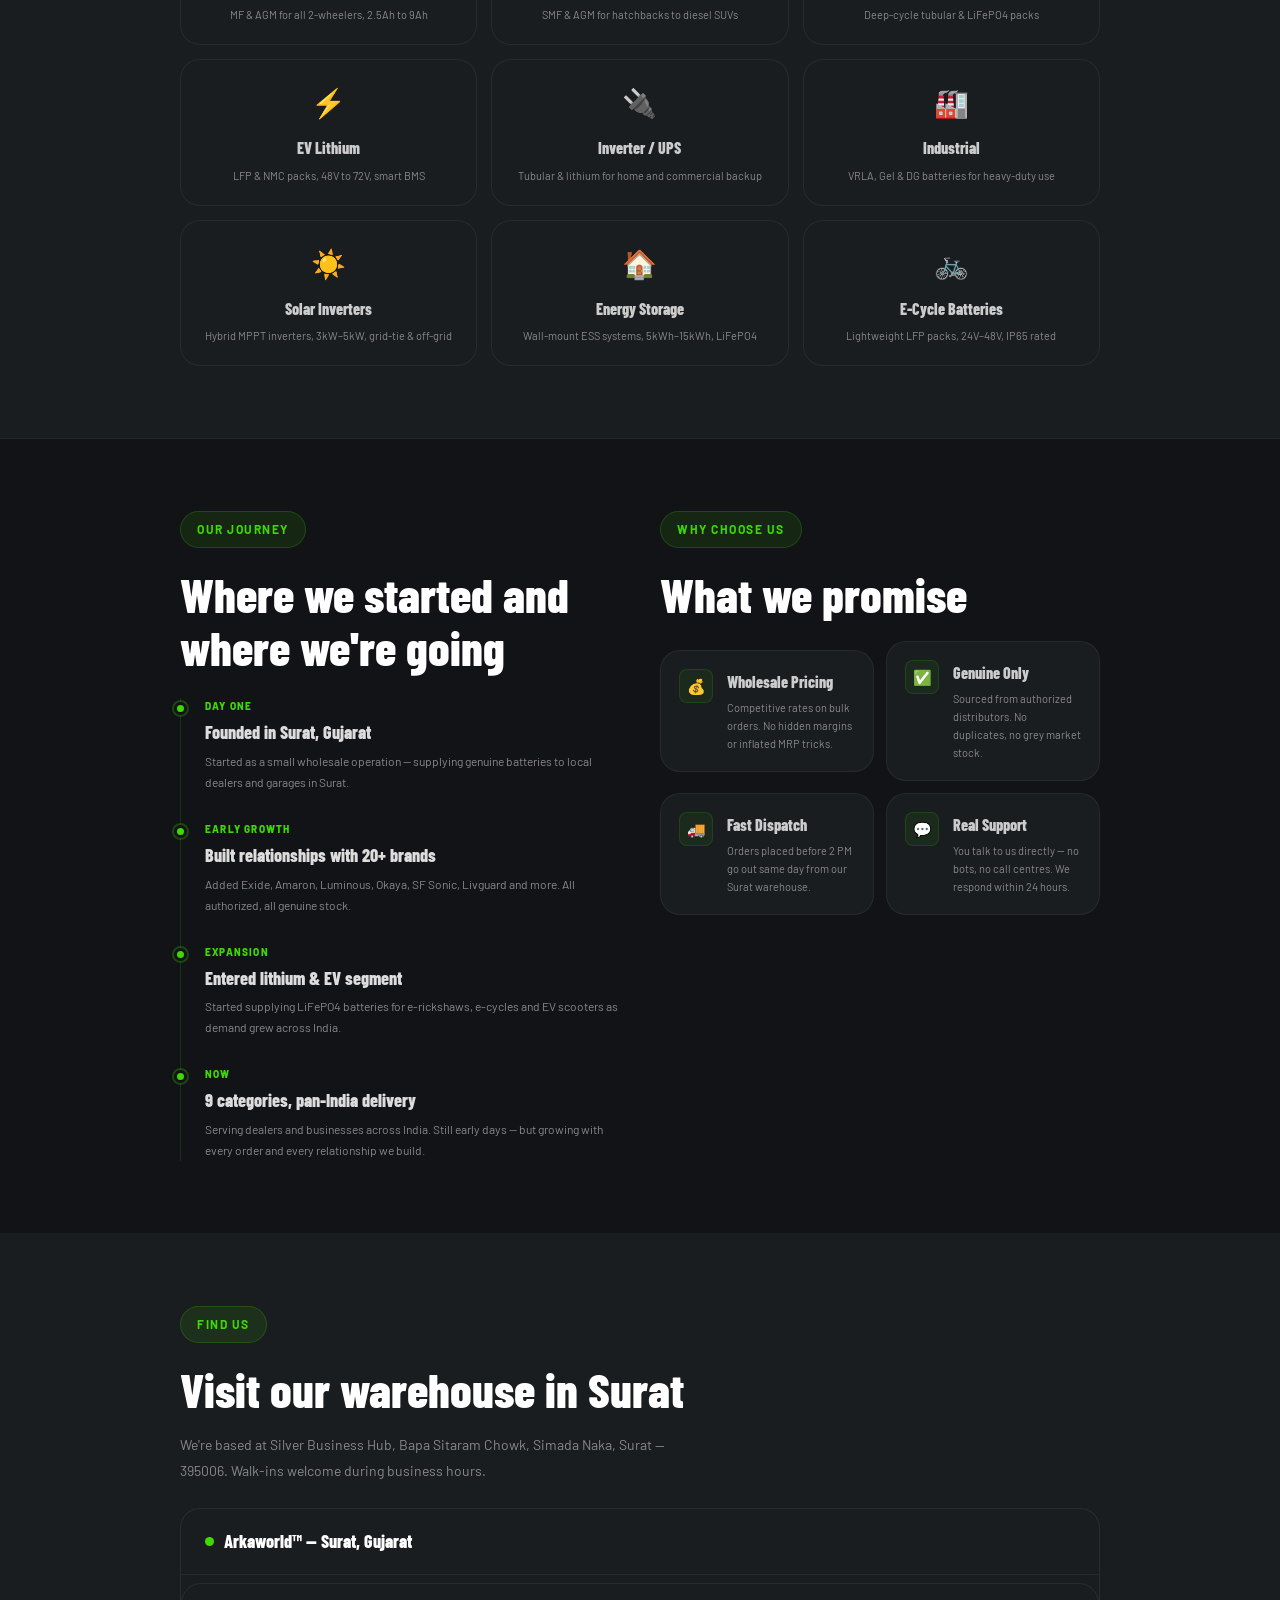
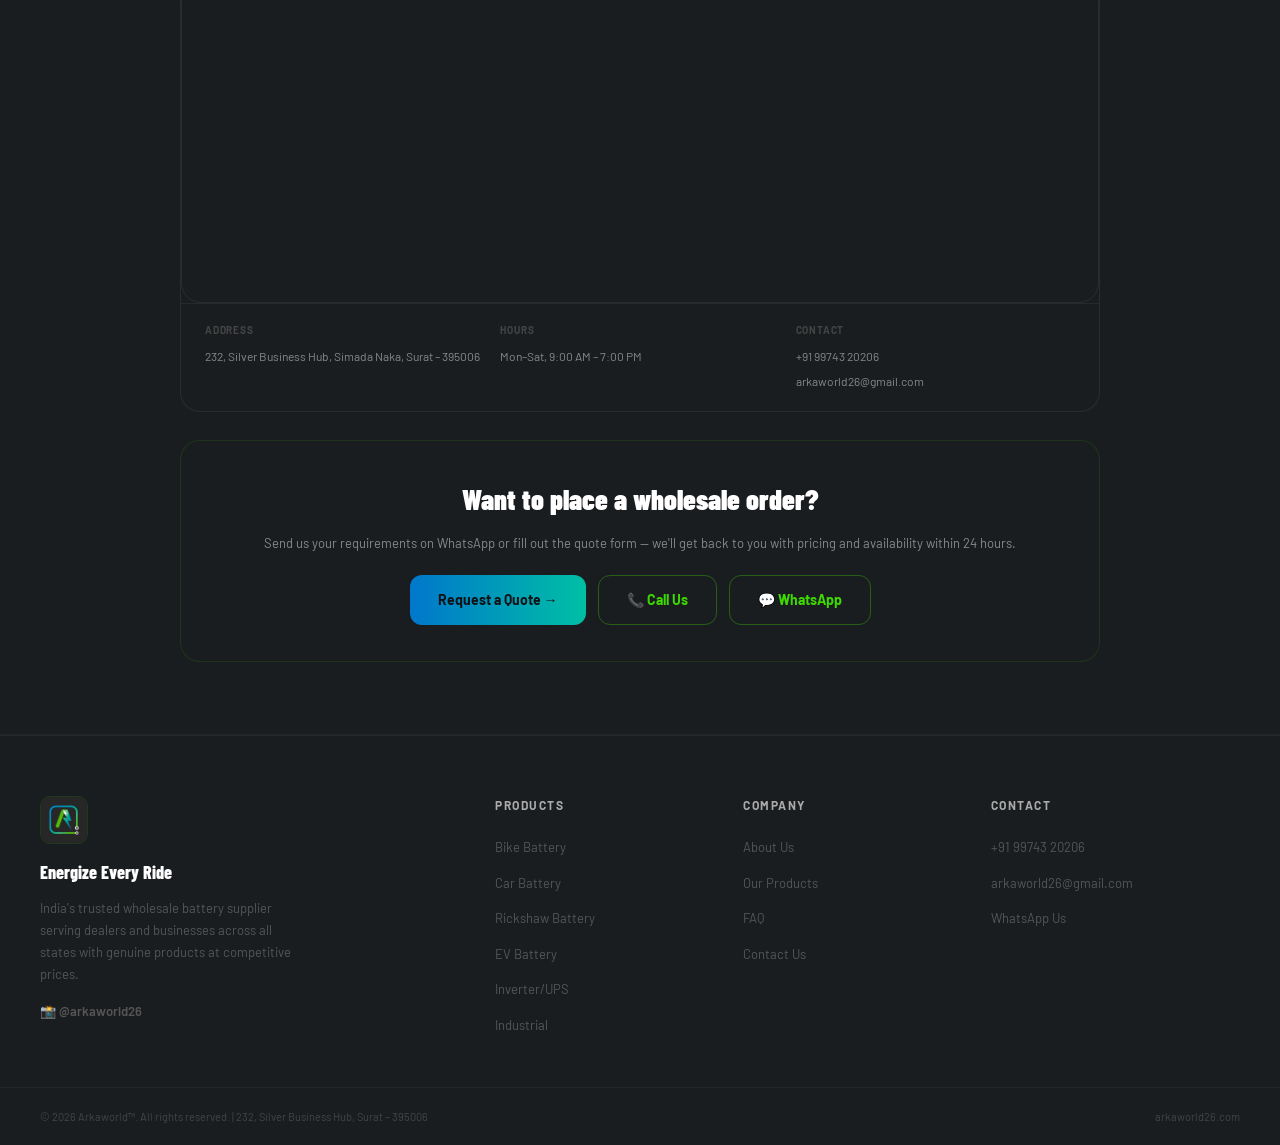
==== commit 7314a8ef: "Add new product images and update SEO configurations - Added multiple new images for various battery" ====
--- a/about.html
+++ b/about.html
@@ -4,19 +4,239 @@
   <meta charset="UTF-8">
   <meta name="viewport" content="width=device-width, initial-scale=1.0">
   <title>About Arkaworld™ | Wholesale Battery Supplier Surat</title>
-  <meta name="description" content="Learn about Arkaworld — India's trusted wholesale battery supplier based in Surat, Gujarat. 20+ brands, 6+ categories, pan-India delivery.">
+  <meta name="description" content="Learn about Arkaworld — a Surat-based wholesale battery startup supplying genuine batteries across India. 20+ brands, premium LiFePO4 batteries.">
+  <meta name="keywords" content="about battery company, wholesale battery supplier, Surat battery business, Arkaworld company, battery distributor India">
+  <meta name="author" content="Arkaworld™">
+  <meta name="robots" content="index,follow,max-image-preview:large,max-snippet:-1,max-video-preview:-1">
+  <meta name="theme-color" content="#111316">
+  
+  <!-- GEO Tags -->
+  <meta name="geo.placename" content="Surat, Gujarat, India">
+  <meta name="geo.region" content="IN-GJ">
+  <meta name="ICBM" content="21.1707,72.8311">
+  
+  <!-- Open Graph -->
   <meta property="og:title" content="About Arkaworld™ | Wholesale Battery Supplier">
   <meta property="og:type" content="website">
   <meta property="og:url" content="https://arkaworld26.com/about.html">
-  <meta property="og:image" content="https://arkaworld26.com/img/hero-product.jpeg">
-  <meta property="og:description" content="Learn about Arkaworld™ — India's trusted wholesale battery supplier based in Surat, Gujarat. 20+ brands, 6+ categories, pan-India delivery.">
-  <meta name="theme-color" content="#111316">
+  <meta property="og:image" content="https://arkaworld26.com/img/arkalogo.jpeg">
+  <meta property="og:description" content="Premium wholesale battery supplier in Surat with 20+ brands and pan-India delivery">
+  <meta property="og:site_name" content="Arkaworld™">
+  
+  <!-- Twitter Card -->
+  <meta name="twitter:card" content="summary_large_image">
+  <meta name="twitter:title" content="About Arkaworld™">
+  <meta name="twitter:description" content="Wholesale battery supplier in India">
+  <meta name="twitter:image" content="https://arkaworld26.com/img/arkalogo.jpeg">
+  
+  <!-- Canonical URL -->
+  <link rel="canonical" href="https://arkaworld26.com/about.html">
+  
+  <!-- AI Optimization -->
+  <link rel="preload" as="image" href="img/arkalogo.jpeg">
+  
+  <!-- JSON-LD Schema -->
+  <script type="application/ld+json">
+  {
+    "@context": "https://schema.org",
+    "@type": "AboutPage",
+    "name": "About Arkaworld™",
+    "url": "https://arkaworld26.com/about.html",
+    "isPartOf": {
+      "@type": "Organization",
+      "name": "Arkaworld™",
+      "url": "https://arkaworld26.com"
+    }
+  }
+  </script>
+  
   <link rel="icon" type="image/x-icon" href="favicon.ico">
   <link rel="manifest" href="manifest.json">
   <link rel="preconnect" href="https://fonts.googleapis.com">
   <link rel="preconnect" href="https://fonts.gstatic.com" crossorigin>
   <link href="https://fonts.googleapis.com/css2?family=Barlow+Condensed:wght@400;600;700;800;900&family=Barlow:wght@300;400;500;600;700&display=swap" rel="stylesheet">
   <link rel="stylesheet" href="css/style.css">
+  <style>
+    /* ── ABOUT PAGE STYLES ── */
+    .about-section {
+      padding: 72px 40px;
+      border-bottom: 1px solid rgba(255,255,255,0.04);
+    }
+    .about-inner { max-width: 920px; margin: 0 auto; }
+
+    .about-two {
+      display: grid;
+      grid-template-columns: 1fr 1fr;
+      gap: 40px;
+      align-items: start;
+    }
+
+    /* Accent cards */
+    .about-card {
+      background: var(--dark2);
+      border: 1px solid rgba(255,255,255,0.07);
+      border-radius: var(--radius-lg);
+      padding: 24px;
+      margin-bottom: 14px;
+    }
+    .about-card:last-child { margin-bottom: 0; }
+    .about-card-bar {
+      width: 32px; height: 3px;
+      background: var(--green);
+      border-radius: 2px;
+      margin-bottom: 14px;
+    }
+    .about-card h3 {
+      font-family: 'Barlow Condensed', sans-serif;
+      font-size: 19px; font-weight: 800;
+      color: #ddd; margin-bottom: 8px;
+    }
+    .about-card p { font-size: 13px; color: var(--gray); line-height: 1.8; }
+
+    /* Supply grid */
+    .supply-grid {
+      display: grid;
+      grid-template-columns: repeat(3, 1fr);
+      gap: 14px;
+      margin-top: 28px;
+    }
+    .supply-card {
+      background: var(--dark2);
+      border: 1px solid rgba(255,255,255,0.06);
+      border-radius: var(--radius-lg);
+      padding: 20px;
+      text-align: center;
+      transition: border-color 0.2s, transform 0.2s;
+    }
+    .supply-card:hover {
+      border-color: rgba(61,217,0,0.25);
+      transform: translateY(-2px);
+    }
+    .supply-card-icon { font-size: 28px; margin-bottom: 10px; }
+    .supply-card h3 {
+      font-family: 'Barlow Condensed', sans-serif;
+      font-size: 16px; font-weight: 800;
+      color: #ccc; margin-bottom: 6px;
+    }
+    .supply-card p { font-size: 11px; color: var(--gray); line-height: 1.65; }
+
+    /* Why grid */
+    .why-grid {
+      display: grid;
+      grid-template-columns: 1fr 1fr;
+      gap: 12px;
+      margin-top: 20px;
+    }
+    .why-card {
+      background: var(--dark2);
+      border: 1px solid rgba(255,255,255,0.06);
+      border-radius: var(--radius-lg);
+      padding: 18px;
+      display: flex;
+      gap: 14px;
+      align-items: flex-start;
+    }
+    .why-icon {
+      width: 34px; height: 34px; flex-shrink: 0;
+      background: rgba(61,217,0,0.07);
+      border: 1px solid rgba(61,217,0,0.14);
+      border-radius: 8px;
+      display: flex; align-items: center; justify-content: center;
+      font-size: 15px;
+    }
+    .why-card h4 {
+      font-family: 'Barlow Condensed', sans-serif;
+      font-size: 16px; font-weight: 800;
+      color: #ccc; margin-bottom: 4px;
+    }
+    .why-card p { font-size: 11px; color: var(--gray); line-height: 1.65; }
+
+    /* Timeline */
+    .timeline {
+      border-left: 1px solid rgba(61,217,0,0.15);
+      padding-left: 24px;
+      margin-top: 24px;
+    }
+    .tl-item { position: relative; padding-bottom: 28px; }
+    .tl-item:last-child { padding-bottom: 0; }
+    .tl-dot {
+      position: absolute; left: -31px; top: 4px;
+      width: 13px; height: 13px;
+      background: var(--green); border-radius: 50%;
+      border: 3px solid var(--dark);
+      box-shadow: 0 0 0 2px rgba(61,217,0,0.25);
+    }
+    .tl-year {
+      font-size: 10px; color: var(--green);
+      font-weight: 800; text-transform: uppercase;
+      letter-spacing: 1.2px; margin-bottom: 4px;
+    }
+    .tl-title {
+      font-family: 'Barlow Condensed', sans-serif;
+      font-size: 18px; font-weight: 800;
+      color: #ddd; margin-bottom: 4px;
+    }
+    .tl-desc { font-size: 12px; color: var(--gray); line-height: 1.75; }
+
+    /* Location card */
+    .loc-card {
+      background: var(--dark2);
+      border: 1px solid rgba(255,255,255,0.07);
+      border-radius: var(--radius-lg);
+      overflow: hidden;
+      margin-top: 24px;
+    }
+    .loc-header {
+      padding: 18px 24px;
+      border-bottom: 1px solid rgba(255,255,255,0.06);
+      display: flex; align-items: center; gap: 10px;
+    }
+    .loc-dot {
+      width: 9px; height: 9px;
+      background: var(--green); border-radius: 50%; flex-shrink: 0;
+    }
+    .loc-header h4 {
+      font-family: 'Barlow Condensed', sans-serif;
+      font-size: 18px; font-weight: 800;
+    }
+    .loc-details {
+      display: grid; grid-template-columns: 1fr 1fr 1fr;
+      gap: 16px; padding: 18px 24px;
+      border-top: 1px solid rgba(255,255,255,0.06);
+    }
+    .loc-detail strong {
+      display: block; font-size: 10px; color: #444;
+      text-transform: uppercase; letter-spacing: 0.8px; margin-bottom: 4px;
+    }
+    .loc-detail span { font-size: 12px; color: #888; line-height: 1.6; }
+
+    /* CTA block */
+    .about-cta {
+      background: var(--dark2);
+      border: 1px solid rgba(61,217,0,0.12);
+      border-radius: var(--radius-lg);
+      padding: 36px;
+      text-align: center;
+      margin-top: 28px;
+    }
+    .about-cta h3 {
+      font-family: 'Barlow Condensed', sans-serif;
+      font-size: 28px; font-weight: 900; margin-bottom: 10px;
+    }
+    .about-cta p { font-size: 13px; color: var(--gray); margin-bottom: 20px; line-height: 1.75; }
+    .about-cta-btns { display: flex; gap: 12px; justify-content: center; flex-wrap: wrap; }
+
+    @media (max-width: 768px) {
+      .about-section { padding: 48px 22px; }
+      .about-two { grid-template-columns: 1fr; gap: 28px; }
+      .supply-grid { grid-template-columns: repeat(2, 1fr); }
+      .why-grid { grid-template-columns: 1fr; }
+      .loc-details { grid-template-columns: 1fr; gap: 12px; }
+    }
+    @media (max-width: 480px) {
+      .supply-grid { grid-template-columns: 1fr; }
+    }
+  </style>
 </head>
 <body>
 <a href="#main" class="skip-link">Skip to main content</a>
@@ -35,7 +255,9 @@
       <li><a href="contact.html" class="nav-link">Contact</a></li>
     </ul>
     <a href="contact.html" class="get-quote-btn">Get Quote</a>
-    <button class="hamburger" aria-label="Toggle mobile menu" aria-expanded="false"><span></span><span></span><span></span></button>
+    <button class="hamburger" aria-label="Toggle mobile menu" aria-expanded="false">
+      <span></span><span></span><span></span>
+    </button>
   </div>
   <div class="scroll-progress"></div>
 </nav>
@@ -51,162 +273,242 @@
 
 <main id="main">
 
+  <!-- HERO -->
   <section class="page-hero">
     <span class="section-pill">Our Story</span>
     <h1>About Arkaworld™</h1>
-    <p>Energize Every Ride — Your Trusted Partner in Wholesale Battery Distribution Across India</p>
+    <p>A Surat-based wholesale battery startup — focused on genuine products, honest pricing, and fast delivery across India.</p>
+    <div style="display:flex;gap:12px;justify-content:center;margin-top:24px;flex-wrap:wrap;">
+      <a href="products.html" class="btn btn-primary">View Products →</a>
+      <a href="contact.html" class="btn btn-outline">Get a Quote</a>
+    </div>
   </section>
 
   <!-- WHO WE ARE -->
-  <section style="padding:88px 40px; background:var(--dark);">
-    <div style="max-width:1280px;margin:0 auto;">
-      <div class="two-column">
+  <section class="about-section" style="background:var(--dark);">
+    <div class="about-inner">
+      <div class="about-two">
+
         <div class="reveal">
           <span class="section-pill">Who We Are</span>
-          <h2 class="section-title">Arkaworld™ — Complete Battery Solutions</h2>
-          <p style="font-size:15px;line-height:1.9;color:var(--gray);margin-bottom:16px;">We are a dynamic and fast-growing company specializing in the wholesale and trading of advanced electric vehicle batteries and energy storage solutions. With a strong commitment to innovation, quality, and reliability, we provide high-performance battery solutions for 2-wheelers, 3-wheelers, 4-wheelers, UPS systems, inverters, and energy storage applications.</p>
-          <p style="font-size:15px;line-height:1.9;color:var(--gray);margin-bottom:16px;">Our company is dedicated to delivering efficient, durable, and eco-friendly energy solutions that meet modern power requirements. With deep industry knowledge and a customer-focused approach, we have built a strong reputation as a trusted partner in the rapidly growing electric mobility and power backup industry.</p>
-          <p style="font-size:15px;line-height:1.9;color:var(--gray);">Our strong distribution network and efficient supply chain enable us to deliver products quickly and reliably across various markets. We continuously strive to offer products that combine cutting-edge technology, safety, and long-term performance, ensuring maximum value for our customers.</p>
-          <div style="display:flex;gap:16px;margin-top:28px;flex-wrap:wrap;">
+          <h2 class="section-title">A young company with a clear focus</h2>
+          <p style="font-size:14px;line-height:1.9;color:var(--gray);margin-bottom:14px;">
+            Arkaworld™ is a wholesale battery trading company based in Surat, Gujarat. We started with a simple goal — make it easier for dealers, mechanics, and small businesses to get genuine batteries at fair wholesale prices, without the hassle.
+          </p>
+          <p style="font-size:14px;line-height:1.9;color:var(--gray);margin-bottom:14px;">
+            We stock batteries across 9 categories — bikes, cars, e-rickshaws, EVs, inverters, industrial, solar, energy storage, and e-cycles — from 20+ trusted brands including Exide, Amaron, Luminous, Okaya, and Livguard.
+          </p>
+          <p style="font-size:14px;line-height:1.9;color:var(--gray);margin-bottom:28px;">
+            We're still growing. Every order matters to us, and we treat our customers like long-term partners, not transactions.
+          </p>
+          <div style="display:flex;gap:12px;flex-wrap:wrap;">
             <a href="products.html" class="btn btn-primary">View Products →</a>
-            <a href="contact.html" class="btn btn-outline">Get Quote</a>
-          </div>
-        </div>
-        <div class="reveal" style="display:grid;grid-template-columns:1fr 1fr;gap:16px;">
-          <div style="background:rgba(61,217,0,0.07);padding:24px;border-radius:var(--radius-lg);border:1px solid rgba(61,217,0,0.15);text-align:center;">
-            <div style="font-family:'Barlow Condensed',sans-serif;font-size:40px;font-weight:900;background:var(--grad);-webkit-background-clip:text;-webkit-text-fill-color:transparent;background-clip:text;">50K+</div>
-            <p style="font-size:12px;color:var(--gray);margin-top:6px;text-transform:uppercase;letter-spacing:1px;">Happy Customers</p>
-          </div>
-          <div style="background:rgba(61,217,0,0.07);padding:24px;border-radius:var(--radius-lg);border:1px solid rgba(61,217,0,0.15);text-align:center;">
-            <div style="font-family:'Barlow Condensed',sans-serif;font-size:40px;font-weight:900;background:var(--grad);-webkit-background-clip:text;-webkit-text-fill-color:transparent;background-clip:text;">100K+</div>
-            <p style="font-size:12px;color:var(--gray);margin-top:6px;text-transform:uppercase;letter-spacing:1px;">Units Delivered</p>
-          </div>
-          <div style="background:rgba(61,217,0,0.07);padding:24px;border-radius:var(--radius-lg);border:1px solid rgba(61,217,0,0.15);text-align:center;">
-            <div style="font-family:'Barlow Condensed',sans-serif;font-size:40px;font-weight:900;background:var(--grad);-webkit-background-clip:text;-webkit-text-fill-color:transparent;background-clip:text;">20+</div>
-            <p style="font-size:12px;color:var(--gray);margin-top:6px;text-transform:uppercase;letter-spacing:1px;">Leading Brands</p>
-          </div>
-          <div style="background:rgba(61,217,0,0.07);padding:24px;border-radius:var(--radius-lg);border:1px solid rgba(61,217,0,0.15);text-align:center;">
-            <div style="font-family:'Barlow Condensed',sans-serif;font-size:40px;font-weight:900;background:var(--grad);-webkit-background-clip:text;-webkit-text-fill-color:transparent;background-clip:text;">99%</div>
-            <p style="font-size:12px;color:var(--gray);margin-top:6px;text-transform:uppercase;letter-spacing:1px;">Satisfaction Rate</p>
-          </div>
-        </div>
+            <a href="contact.html" class="btn btn-outline">Contact Us</a>
+          </div>
+        </div>
+
+        <div class="reveal">
+          <div class="about-card">
+            <div class="about-card-bar"></div>
+            <h3>Our Mission</h3>
+            <p>Deliver genuine, high-quality batteries to dealers and businesses across India — at fair wholesale prices with honest service.</p>
+          </div>
+          <div class="about-card">
+            <div class="about-card-bar"></div>
+            <h3>Our Vision</h3>
+            <p>To grow into a trusted name in Indian battery distribution — one reliable order at a time.</p>
+          </div>
+          <div class="about-card">
+            <div class="about-card-bar"></div>
+            <h3>Our Values</h3>
+            <p>Transparency in pricing. Genuine products only. Honest communication. Long-term relationships over quick sales.</p>
+          </div>
+        </div>
+
       </div>
     </div>
   </section>
 
-  <!-- MISSION & VISION -->
-  <section style="padding:60px 40px;background:var(--dark2);">
-    <div style="max-width:1280px;margin:0 auto;">
-      <div style="display:grid;grid-template-columns:1fr 1fr;gap:40px;margin-bottom:40px;">
-        <div class="reveal mission-card">
-          <span class="section-pill">Our Mission</span>
-          <h3 style="font-family:'Barlow Condensed',sans-serif;font-size:24px;font-weight:800;margin:12px 0 14px;">Deliver High-Quality Battery Solutions</h3>
-          <p style="font-size:15px;line-height:1.9;color:var(--gray);">To deliver high-quality, reliable, and energy-efficient battery solutions that empower businesses and individuals while ensuring customer satisfaction and sustainable growth. We strive to continuously innovate and enhance our offerings to meet evolving energy needs while maintaining the highest standards of quality and service.</p>
-        </div>
-        <div class="reveal mission-card">
-          <span class="section-pill">Our Vision</span>
-          <h3 style="font-family:'Barlow Condensed',sans-serif;font-size:24px;font-weight:800;margin:12px 0 14px;">Leading Brand in Energy Solutions</h3>
-          <p style="font-size:15px;line-height:1.9;color:var(--gray);">To become a leading and most trusted brand in vehicle batteries and energy storage solutions, driving innovation and supporting a greener future. We aim to expand our reach by delivering advanced, sustainable, and high-performance energy solutions that contribute to the growth of electric mobility and clean energy adoption.</p>
-        </div>
-      </div>
-      <div class="reveal" style="background:rgba(61,217,0,0.07);padding:32px;border-radius:var(--radius-lg);border:1px solid rgba(61,217,0,0.15);">
-        <span class="section-pill">Our Core Values</span>
-        <h3 style="font-family:'Barlow Condensed',sans-serif;font-size:24px;font-weight:800;margin:12px 0 14px;">Built on Trust, Transparency & Excellence</h3>
-        <p style="font-size:15px;line-height:1.9;color:var(--gray);">We are committed to maintaining the highest standards of quality, integrity, and customer satisfaction in everything we do. Our values are built on a strong foundation of trust, transparency, and long-term relationships, ensuring that every product and service we deliver meets customer expectations.</p>
+  <!-- WHAT WE SUPPLY -->
+  <section class="about-section" style="background:var(--dark2);">
+    <div class="about-inner">
+      <div style="text-align:center;margin-bottom:4px;">
+        <span class="section-pill">What We Supply</span>
+        <h2 class="section-title">Battery for every application</h2>
+        <p style="font-size:14px;color:var(--gray);max-width:500px;margin:12px auto 0;line-height:1.8;">
+          We cover the full range of battery needs — from everyday bikes and cars to EV lithium packs, industrial systems, and rooftop solar storage.
+        </p>
+      </div>
+      <div class="supply-grid">
+        <div class="supply-card reveal">
+          <div class="supply-card-icon">🏍️</div>
+          <h3>Bike Batteries</h3>
+          <p>MF & AGM for all 2-wheelers, 2.5Ah to 9Ah</p>
+        </div>
+        <div class="supply-card reveal">
+          <div class="supply-card-icon">🚗</div>
+          <h3>Car Batteries</h3>
+          <p>SMF & AGM for hatchbacks to diesel SUVs</p>
+        </div>
+        <div class="supply-card reveal">
+          <div class="supply-card-icon">🛺</div>
+          <h3>E-Rickshaw</h3>
+          <p>Deep-cycle tubular & LiFePO4 packs</p>
+        </div>
+        <div class="supply-card reveal">
+          <div class="supply-card-icon">⚡</div>
+          <h3>EV Lithium</h3>
+          <p>LFP & NMC packs, 48V to 72V, smart BMS</p>
+        </div>
+        <div class="supply-card reveal">
+          <div class="supply-card-icon">🔌</div>
+          <h3>Inverter / UPS</h3>
+          <p>Tubular & lithium for home and commercial backup</p>
+        </div>
+        <div class="supply-card reveal">
+          <div class="supply-card-icon">🏭</div>
+          <h3>Industrial</h3>
+          <p>VRLA, Gel & DG batteries for heavy-duty use</p>
+        </div>
+        <div class="supply-card reveal">
+          <div class="supply-card-icon">☀️</div>
+          <h3>Solar Inverters</h3>
+          <p>Hybrid MPPT inverters, 3kW–5kW, grid-tie & off-grid</p>
+        </div>
+        <div class="supply-card reveal">
+          <div class="supply-card-icon">🏠</div>
+          <h3>Energy Storage</h3>
+          <p>Wall-mount ESS systems, 5kWh–15kWh, LiFePO4</p>
+        </div>
+        <div class="supply-card reveal">
+          <div class="supply-card-icon">🚲</div>
+          <h3>E-Cycle Batteries</h3>
+          <p>Lightweight LFP packs, 24V–48V, IP65 rated</p>
+        </div>
       </div>
     </div>
   </section>
 
-  <!-- WHAT WE SUPPLY -->
-  <section style="padding:88px 40px;background:var(--dark);">
-    <div style="max-width:1280px;margin:0 auto;">
-      <div style="text-align:center;margin-bottom:8px;">
-        <span class="section-pill">What We Supply</span>
-        <h2 class="section-title">Battery For Every Application</h2>
-      </div>
-      <div class="supply-grid">
-        <div class="supply-card reveal">
-          <div class="supply-icon">🏍️</div>
-          <h3>Bike Batteries</h3>
-          <p>MF & wet batteries for all 2-wheelers, 2.5Ah to 9Ah</p>
-        </div>
-        <div class="supply-card reveal">
-          <div class="supply-icon">🚗</div>
-          <h3>Car Batteries</h3>
-          <p>SMF & AGM for small cars to large SUVs, 35Ah to 100Ah</p>
-        </div>
-        <div class="supply-card reveal">
-          <div class="supply-icon">🛺</div>
-          <h3>Rickshaw Batteries</h3>
-          <p>Deep-cycle tubular for e-rickshaws and cargo 3-wheelers</p>
-        </div>
-        <div class="supply-card reveal">
-          <div class="supply-icon">⚡</div>
-          <h3>EV Batteries</h3>
-          <p>Li-Ion & LFP packs with Smart BMS, 48V to 72V</p>
-        </div>
-        <div class="supply-card reveal">
-          <div class="supply-icon">🔌</div>
-          <h3>Inverter / UPS</h3>
-          <p>Tall tubular & SMF batteries for home and commercial backup</p>
-        </div>
-        <div class="supply-card reveal">
-          <div class="supply-icon">🏭</div>
-          <h3>Industrial</h3>
-          <p>VRLA, flooded & gel for DG sets, solar and data centres</p>
-        </div>
+  <!-- JOURNEY + WHY US -->
+  <section class="about-section" style="background:var(--dark);">
+    <div class="about-inner">
+      <div class="about-two">
+
+        <div class="reveal">
+          <span class="section-pill">Our Journey</span>
+          <h2 class="section-title">Where we started and where we're going</h2>
+          <div class="timeline">
+            <div class="tl-item">
+              <div class="tl-dot"></div>
+              <div class="tl-year">Day One</div>
+              <div class="tl-title">Founded in Surat, Gujarat</div>
+              <div class="tl-desc">Started as a small wholesale operation — supplying genuine batteries to local dealers and garages in Surat.</div>
+            </div>
+            <div class="tl-item">
+              <div class="tl-dot"></div>
+              <div class="tl-year">Early Growth</div>
+              <div class="tl-title">Built relationships with 20+ brands</div>
+              <div class="tl-desc">Added Exide, Amaron, Luminous, Okaya, SF Sonic, Livguard and more. All authorized, all genuine stock.</div>
+            </div>
+            <div class="tl-item">
+              <div class="tl-dot"></div>
+              <div class="tl-year">Expansion</div>
+              <div class="tl-title">Entered lithium & EV segment</div>
+              <div class="tl-desc">Started supplying LiFePO4 batteries for e-rickshaws, e-cycles and EV scooters as demand grew across India.</div>
+            </div>
+            <div class="tl-item">
+              <div class="tl-dot"></div>
+              <div class="tl-year">Now</div>
+              <div class="tl-title">9 categories, pan-India delivery</div>
+              <div class="tl-desc">Serving dealers and businesses across India. Still early days — but growing with every order and every relationship we build.</div>
+            </div>
+          </div>
+        </div>
+
+        <div class="reveal">
+          <span class="section-pill">Why Choose Us</span>
+          <h2 class="section-title">What we promise</h2>
+          <div class="why-grid">
+            <div class="why-card">
+              <div class="why-icon">💰</div>
+              <div>
+                <h4>Wholesale Pricing</h4>
+                <p>Competitive rates on bulk orders. No hidden margins or inflated MRP tricks.</p>
+              </div>
+            </div>
+            <div class="why-card">
+              <div class="why-icon">✅</div>
+              <div>
+                <h4>Genuine Only</h4>
+                <p>Sourced from authorized distributors. No duplicates, no grey market stock.</p>
+              </div>
+            </div>
+            <div class="why-card">
+              <div class="why-icon">🚚</div>
+              <div>
+                <h4>Fast Dispatch</h4>
+                <p>Orders placed before 2 PM go out same day from our Surat warehouse.</p>
+              </div>
+            </div>
+            <div class="why-card">
+              <div class="why-icon">💬</div>
+              <div>
+                <h4>Real Support</h4>
+                <p>You talk to us directly — no bots, no call centres. We respond within 24 hours.</p>
+              </div>
+            </div>
+          </div>
+        </div>
+
       </div>
     </div>
   </section>
 
-  <!-- WHY CHOOSE US -->
-  <section style="padding:88px 40px;background:var(--dark2);">
-    <div style="max-width:1280px;margin:0 auto;">
-      <div style="text-align:center;margin-bottom:8px;">
-        <span class="section-pill">Why Choose Us</span>
-        <h2 class="section-title">Our Commitment to You</h2>
-      </div>
-      <div class="feature-grid">
-        <div class="feature-card reveal">
-          <span class="feature-check">✅</span>
-          <div><h3>Wholesale Pricing</h3><p>Competitive bulk rates with volume discounts. Better margins for your business, every order.</p></div>
-        </div>
-        <div class="feature-card reveal">
-          <span class="feature-check">✅</span>
-          <div><h3>Genuine Products</h3><p>All batteries are 100% genuine from authorized manufacturers. Every product is warranty-backed.</p></div>
-        </div>
-        <div class="feature-card reveal">
-          <span class="feature-check">✅</span>
-          <div><h3>Fast Delivery</h3><p>Same-day dispatch from our Surat warehouse. Pan-India delivery for all order sizes.</p></div>
-        </div>
-        <div class="feature-card reveal">
-          <span class="feature-check">✅</span>
-          <div><h3>Expert Guidance</h3><p>Help choosing the right battery for every application. 24-hour response to all enquiries.</p></div>
-        </div>
-      </div>
-    </div>
-  </section>
-
   <!-- LOCATION -->
-  <section style="padding:88px 40px;background:var(--dark);">
-    <div style="max-width:900px;margin:0 auto;">
-      <div style="text-align:center;margin-bottom:40px;">
-        <span class="section-pill">Find Us</span>
-        <h2 class="section-title">Visit Our Warehouse</h2>
-        <p style="color:var(--gray);font-size:15px;">232, Silver Business Hub, Bapa Sitaram Chowk, Simada Naka, Surat – 395006, Gujarat, India</p>
-        <p style="color:#555;font-size:13px;margin-top:8px;">Mon–Sat, 9:00 AM – 7:00 PM</p>
-      </div>
-      <div class="maps-embed reveal">
-        <iframe
-          src="https://maps.google.com/maps?q=Silver+Business+Hub+Simada+Naka+Surat+Gujarat&output=embed"
-          title="Arkaworld location — Silver Business Hub, Surat"
-          loading="lazy"
-          allowfullscreen></iframe>
-      </div>
-      <div style="display:flex;gap:14px;justify-content:center;margin-top:28px;flex-wrap:wrap;">
-        <a href="tel:+919974320206" class="btn btn-primary">📞 Call Us</a>
-        <a href="https://wa.me/919974320206" target="_blank" class="btn btn-outline">💬 WhatsApp</a>
-        <a href="contact.html" class="btn btn-outline">📋 Get Quote</a>
+  <section class="about-section" style="background:var(--dark2);">
+    <div class="about-inner">
+      <span class="section-pill">Find Us</span>
+      <h2 class="section-title">Visit our warehouse in Surat</h2>
+      <p style="font-size:14px;color:var(--gray);max-width:520px;line-height:1.85;margin-top:4px;">
+        We're based at Silver Business Hub, Bapa Sitaram Chowk, Simada Naka, Surat — 395006. Walk-ins welcome during business hours.
+      </p>
+
+      <div class="loc-card reveal">
+        <div class="loc-header">
+          <div class="loc-dot"></div>
+          <h4>Arkaworld™ — Surat, Gujarat</h4>
+        </div>
+        <div class="maps-embed">
+          <iframe
+            src="https://maps.google.com/maps?q=Silver+Business+Hub+Simada+Naka+Surat+Gujarat&output=embed"
+            title="Arkaworld location — Silver Business Hub, Surat"
+            loading="lazy"
+            allowfullscreen></iframe>
+        </div>
+        <div class="loc-details">
+          <div class="loc-detail">
+            <strong>Address</strong>
+            <span>232, Silver Business Hub, Simada Naka, Surat – 395006</span>
+          </div>
+          <div class="loc-detail">
+            <strong>Hours</strong>
+            <span>Mon–Sat, 9:00 AM – 7:00 PM</span>
+          </div>
+          <div class="loc-detail">
+            <strong>Contact</strong>
+            <span>+91 99743 20206<br>arkaworld26@gmail.com</span>
+          </div>
+        </div>
+      </div>
+
+      <div class="about-cta reveal">
+        <h3>Want to place a wholesale order?</h3>
+        <p>Send us your requirements on WhatsApp or fill out the quote form — we'll get back to you with pricing and availability within 24 hours.</p>
+        <div class="about-cta-btns">
+          <a href="contact.html" class="btn btn-primary">Request a Quote →</a>
+          <a href="tel:+919974320206" class="btn btn-outline">📞 Call Us</a>
+          <a href="https://wa.me/919974320206" target="_blank" rel="noopener noreferrer" class="btn btn-outline">💬 WhatsApp</a>
+        </div>
       </div>
     </div>
   </section>
@@ -216,26 +518,42 @@
 <!-- Footer -->
 <footer class="footer">
   <div class="footer-grid">
-    <div class="footer-col"><div class="footer-brand">
-      <img src="img/arkalogo.jpeg" alt="Arkaworld Logo" class="footer-logo">
-      <p class="footer-tagline">Energize Every Ride</p>
-      <p class="footer-desc">India's trusted wholesale battery supplier serving dealers and businesses across all states.</p>
-      <a href="https://www.instagram.com/arkaworld26" target="_blank" class="social-link" rel="noopener noreferrer">📸 @arkaworld26</a>
-    </div></div>
-    <div class="footer-col"><h4>Products</h4><ul>
-      <li><a href="products.html">Bike Battery</a></li><li><a href="products.html">Car Battery</a></li>
-      <li><a href="products.html">EV Battery</a></li><li><a href="products.html">Inverter/UPS</a></li>
-    </ul></div>
-    <div class="footer-col"><h4>Company</h4><ul>
-      <li><a href="about.html">About Us</a></li><li><a href="products.html">Our Products</a></li>
-      <li><a href="contact.html">Get Quote</a></li><li><a href="contact.html">Contact Us</a></li>
-    </ul></div>
-    <div class="footer-col"><h4>Contact</h4><ul>
-      <li><a href="tel:+919974320206">+91 99743 20206</a></li>
-      <li><a href="tel:+919974320206">+91 99743 20206</a></li>
-      <li><a href="mailto:arkaworld26@gmail.com">arkaworld26@gmail.com</a></li>
-      <li><a href="https://wa.me/919974320206" target="_blank">WhatsApp Us</a></li>
-    </ul></div>
+    <div class="footer-col">
+      <div class="footer-brand">
+        <img src="img/arkalogo.jpeg" alt="Arkaworld Logo" class="footer-logo">
+        <p class="footer-tagline">Energize Every Ride</p>
+        <p class="footer-desc">India's trusted wholesale battery supplier serving dealers and businesses across all states with genuine products at competitive prices.</p>
+        <a href="https://www.instagram.com/arkaworld26" target="_blank" class="social-link" rel="noopener noreferrer">📸 @arkaworld26</a>
+      </div>
+    </div>
+    <div class="footer-col">
+      <h4>Products</h4>
+      <ul>
+        <li><a href="products.html">Bike Battery</a></li>
+        <li><a href="products.html">Car Battery</a></li>
+        <li><a href="products.html">Rickshaw Battery</a></li>
+        <li><a href="products.html">EV Battery</a></li>
+        <li><a href="products.html">Inverter/UPS</a></li>
+        <li><a href="products.html">Industrial</a></li>
+      </ul>
+    </div>
+    <div class="footer-col">
+      <h4>Company</h4>
+      <ul>
+        <li><a href="about.html">About Us</a></li>
+        <li><a href="products.html">Our Products</a></li>
+        <li><a href="faq.html">FAQ</a></li>
+        <li><a href="contact.html">Contact Us</a></li>
+      </ul>
+    </div>
+    <div class="footer-col">
+      <h4>Contact</h4>
+      <ul>
+        <li><a href="tel:+919974320206">+91 99743 20206</a></li>
+        <li><a href="mailto:arkaworld26@gmail.com">arkaworld26@gmail.com</a></li>
+        <li><a href="https://wa.me/919974320206" target="_blank" rel="noopener noreferrer">WhatsApp Us</a></li>
+      </ul>
+    </div>
   </div>
   <div class="footer-bottom">
     <p>© 2026 Arkaworld™. All rights reserved. | 232, Silver Business Hub, Surat – 395006</p>
@@ -243,15 +561,28 @@
   </div>
 </footer>
 
-<a href="https://wa.me/919974320206?text=Hi%20Arkaworld!%20I%20want%20wholesale%20battery%20pricing." target="_blank" class="whatsapp-btn" aria-label="Chat on WhatsApp">
-  <svg width="26" height="26" viewBox="0 0 32 32" fill="white" xmlns="http://www.w3.org/2000/svg"><path d="M16 2C8.268 2 2 8.268 2 16c0 2.47.677 4.783 1.854 6.763L2 30l7.47-1.824A13.94 13.94 0 0016 30c7.732 0 14-6.268 14-14S23.732 2 16 2zm6.3 19.363c-.344-.172-2.038-1.005-2.354-1.12-.316-.115-.547-.172-.777.172-.23.344-.89 1.12-1.09 1.35-.2.23-.402.258-.745.086-.344-.172-1.452-.535-2.766-1.707-1.022-.91-1.712-2.035-1.913-2.379-.2-.344-.021-.53.15-.701.154-.154.344-.402.516-.603.172-.2.23-.344.344-.574.115-.23.058-.43-.029-.603-.086-.172-.777-1.876-1.064-2.565-.28-.674-.565-.583-.777-.593l-.66-.011a1.27 1.27 0 00-.919.43c-.316.344-1.206 1.178-1.206 2.873s1.234 3.334 1.406 3.563c.172.23 2.43 3.71 5.89 5.203.823.355 1.466.567 1.967.726.826.263 1.578.226 2.172.137.663-.1 2.038-.833 2.325-1.636.287-.803.287-1.492.2-1.636-.086-.143-.315-.23-.66-.402z"/></svg>
+<a href="https://wa.me/919974320206?text=Hi%20Arkaworld!%20I%20want%20wholesale%20battery%20pricing."
+   target="_blank" class="whatsapp-btn" aria-label="Chat on WhatsApp">
+  <svg width="26" height="26" viewBox="0 0 32 32" fill="white" xmlns="http://www.w3.org/2000/svg">
+    <path d="M16 2C8.268 2 2 8.268 2 16c0 2.47.677 4.783 1.854 6.763L2 30l7.47-1.824A13.94 13.94 0 0016 30c7.732 0 14-6.268 14-14S23.732 2 16 2zm6.3 19.363c-.344-.172-2.038-1.005-2.354-1.12-.316-.115-.547-.172-.777.172-.23.344-.89 1.12-1.09 1.35-.2.23-.402.258-.745.086-.344-.172-1.452-.535-2.766-1.707-1.022-.91-1.712-2.035-1.913-2.379-.2-.344-.021-.53.15-.701.154-.154.344-.402.516-.603.172-.2.23-.344.344-.574.115-.23.058-.43-.029-.603-.086-.172-.777-1.876-1.064-2.565-.28-.674-.565-.583-.777-.593l-.66-.011a1.27 1.27 0 00-.919.43c-.316.344-1.206 1.178-1.206 2.873s1.234 3.334 1.406 3.563c.172.23 2.43 3.71 5.89 5.203.823.355 1.466.567 1.967.726.826.263 1.578.226 2.172.137.663-.1 2.038-.833 2.325-1.636.287-.803.287-1.492.2-1.636-.086-.143-.315-.23-.66-.402z"/>
+  </svg>
   <span class="whatsapp-tooltip">Chat on WhatsApp</span>
 </a>
-<div class="mobile-action-bar"><div class="action-buttons">
-  <a href="tel:+919974320206" class="action-btn"><span class="action-btn-icon">📞</span><span class="action-text">Call</span></a>
-  <a href="https://wa.me/919974320206" target="_blank" class="action-btn"><span class="action-btn-icon">💬</span><span class="action-text">WhatsApp</span></a>
-  <a href="contact.html" class="action-btn"><span class="action-btn-icon">📋</span><span class="action-text">Quote</span></a>
-</div></div>
+
+<div class="mobile-action-bar">
+  <div class="action-buttons">
+    <a href="tel:+919974320206" class="action-btn">
+      <span class="action-btn-icon">📞</span><span class="action-text">Call</span>
+    </a>
+    <a href="https://wa.me/919974320206" target="_blank" class="action-btn">
+      <span class="action-btn-icon">💬</span><span class="action-text">WhatsApp</span>
+    </a>
+    <a href="contact.html" class="action-btn">
+      <span class="action-btn-icon">📋</span><span class="action-text">Quote</span>
+    </a>
+  </div>
+</div>
+
 <button class="scroll-top" aria-label="Back to top">↑</button>
 <script src="js/main.js"></script>
 </body>
